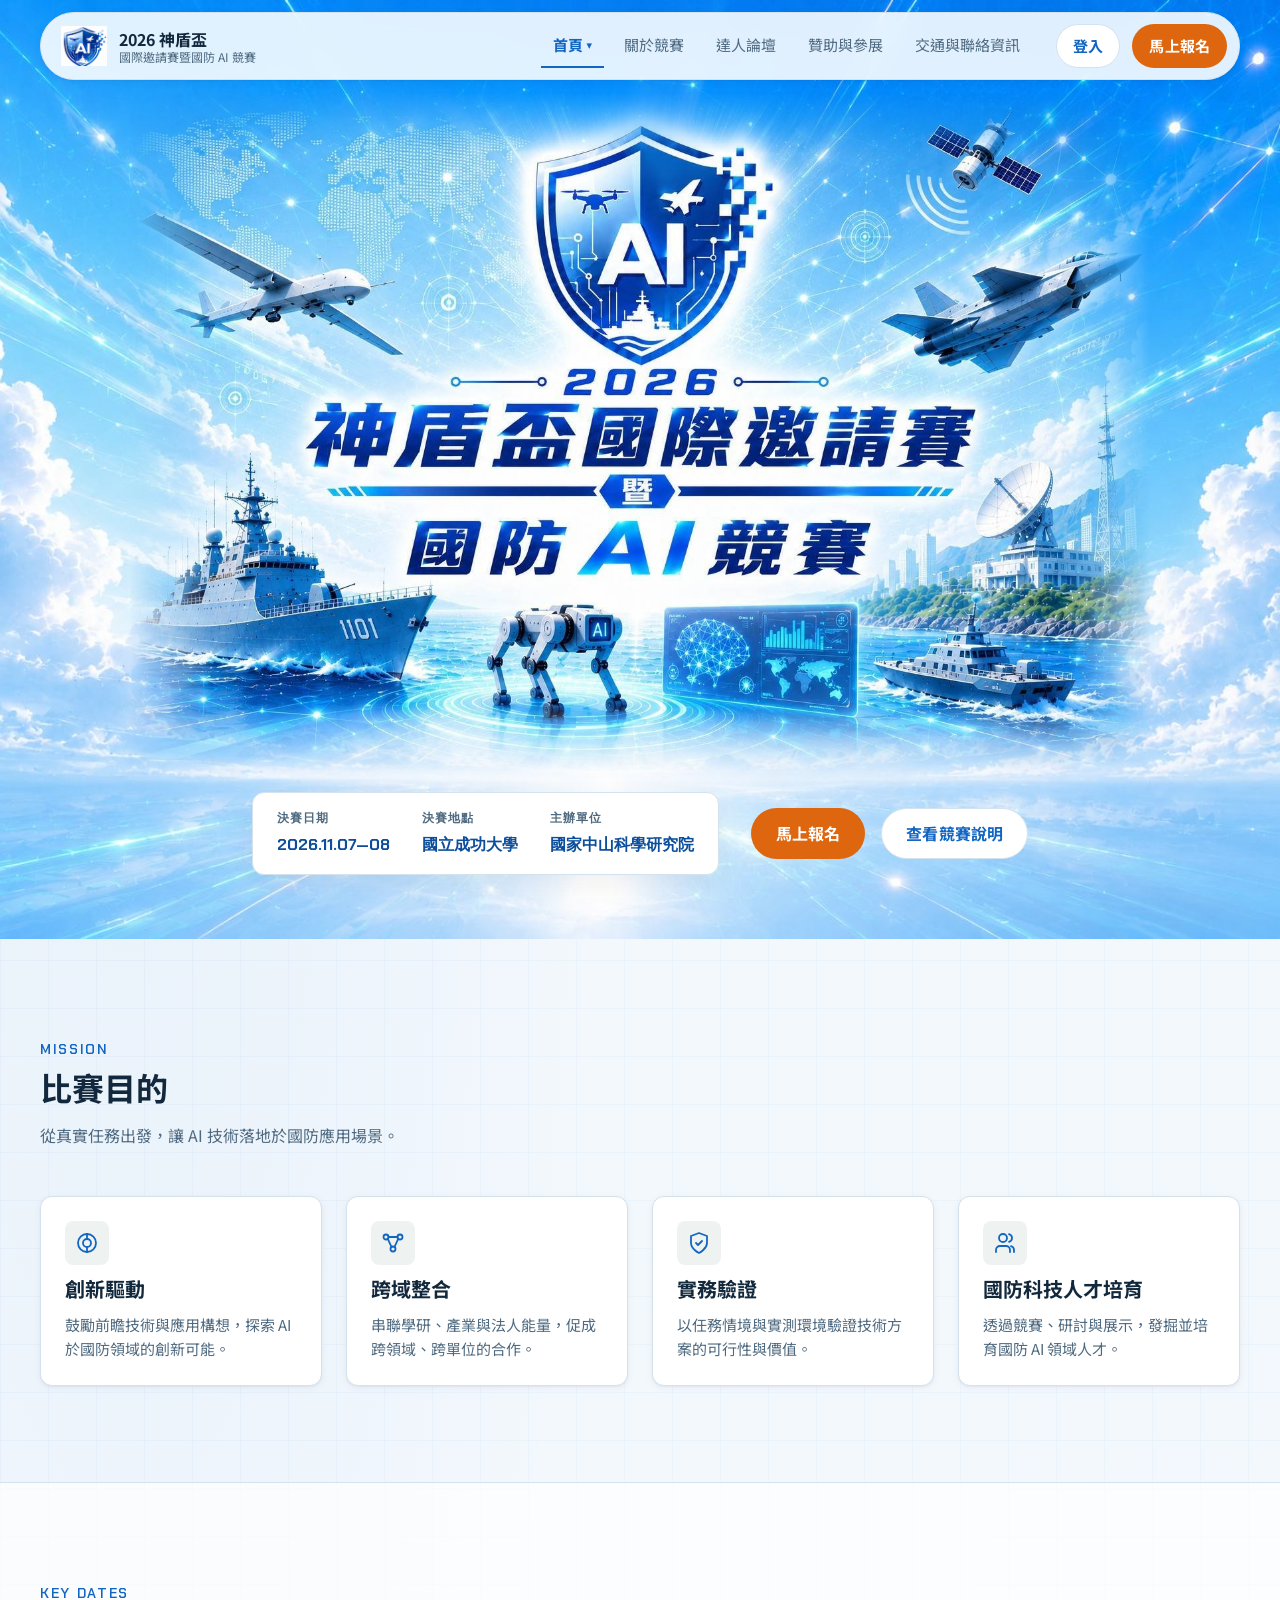
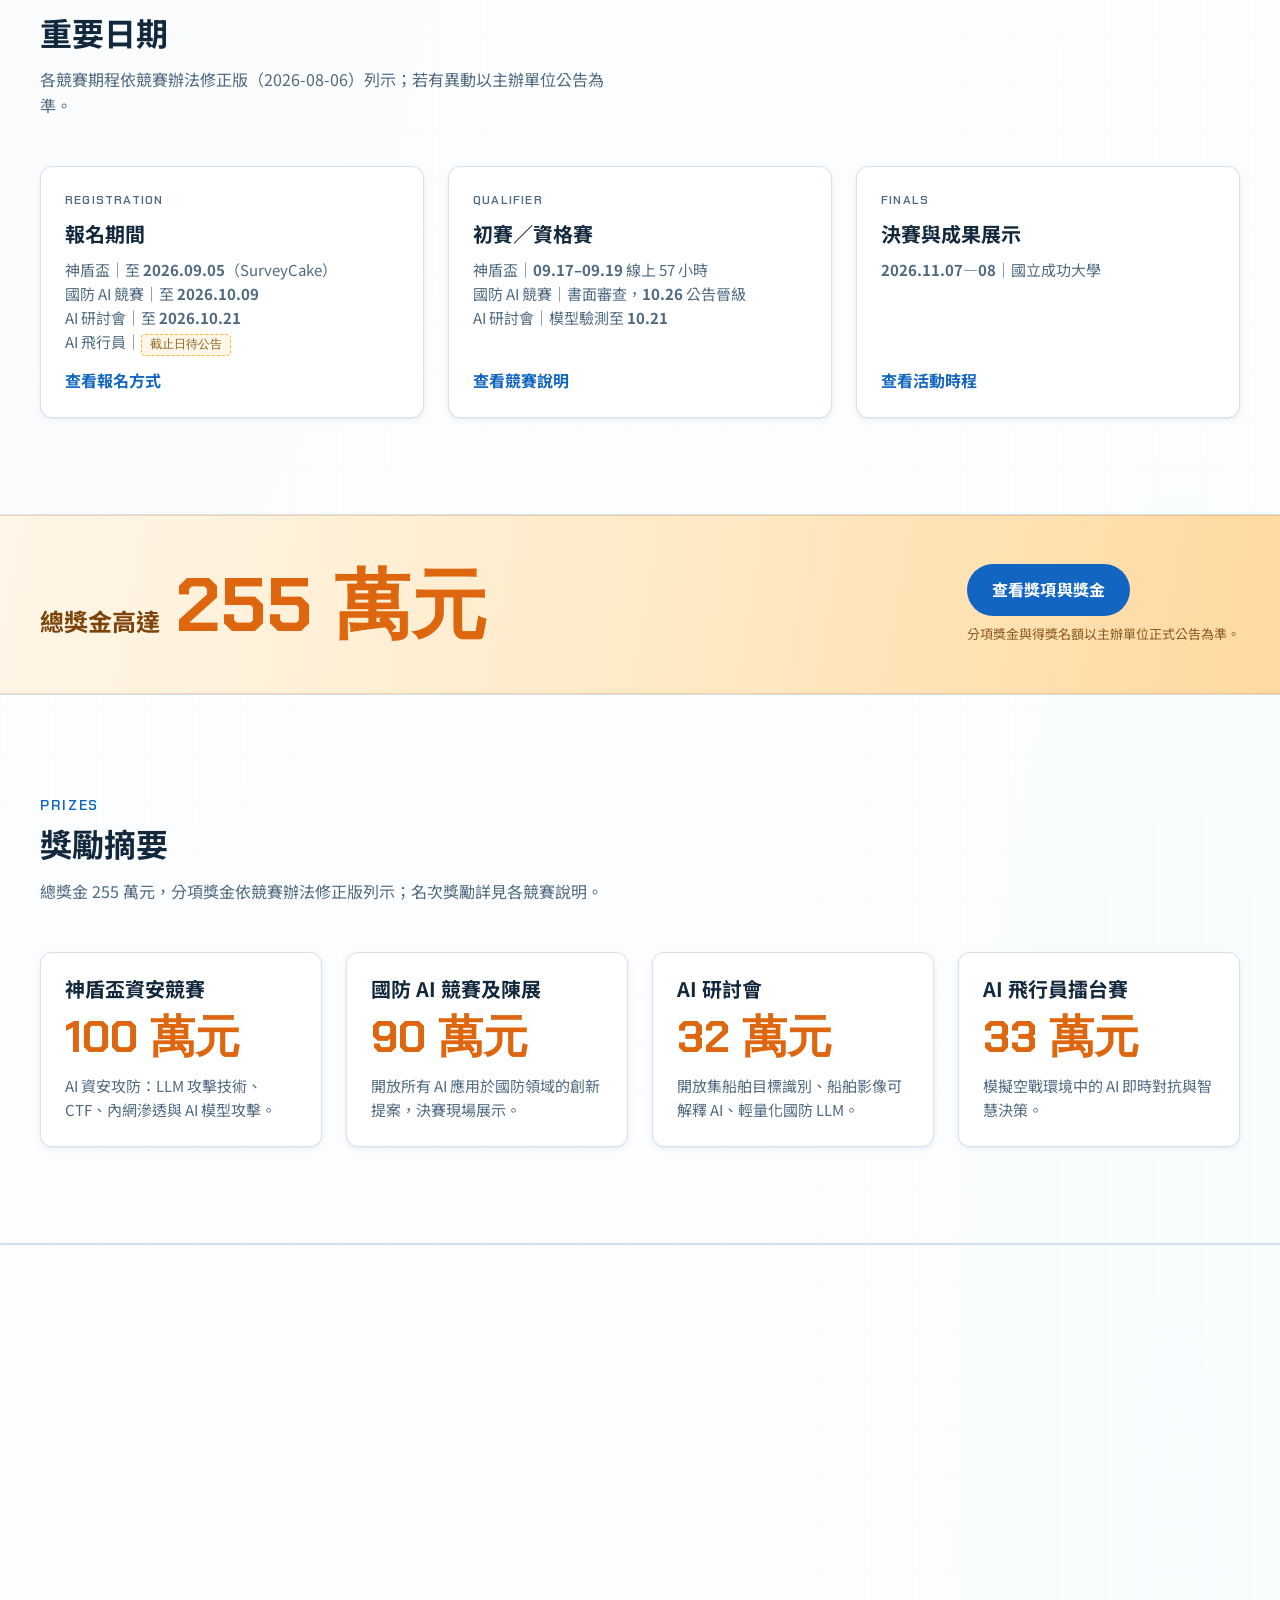
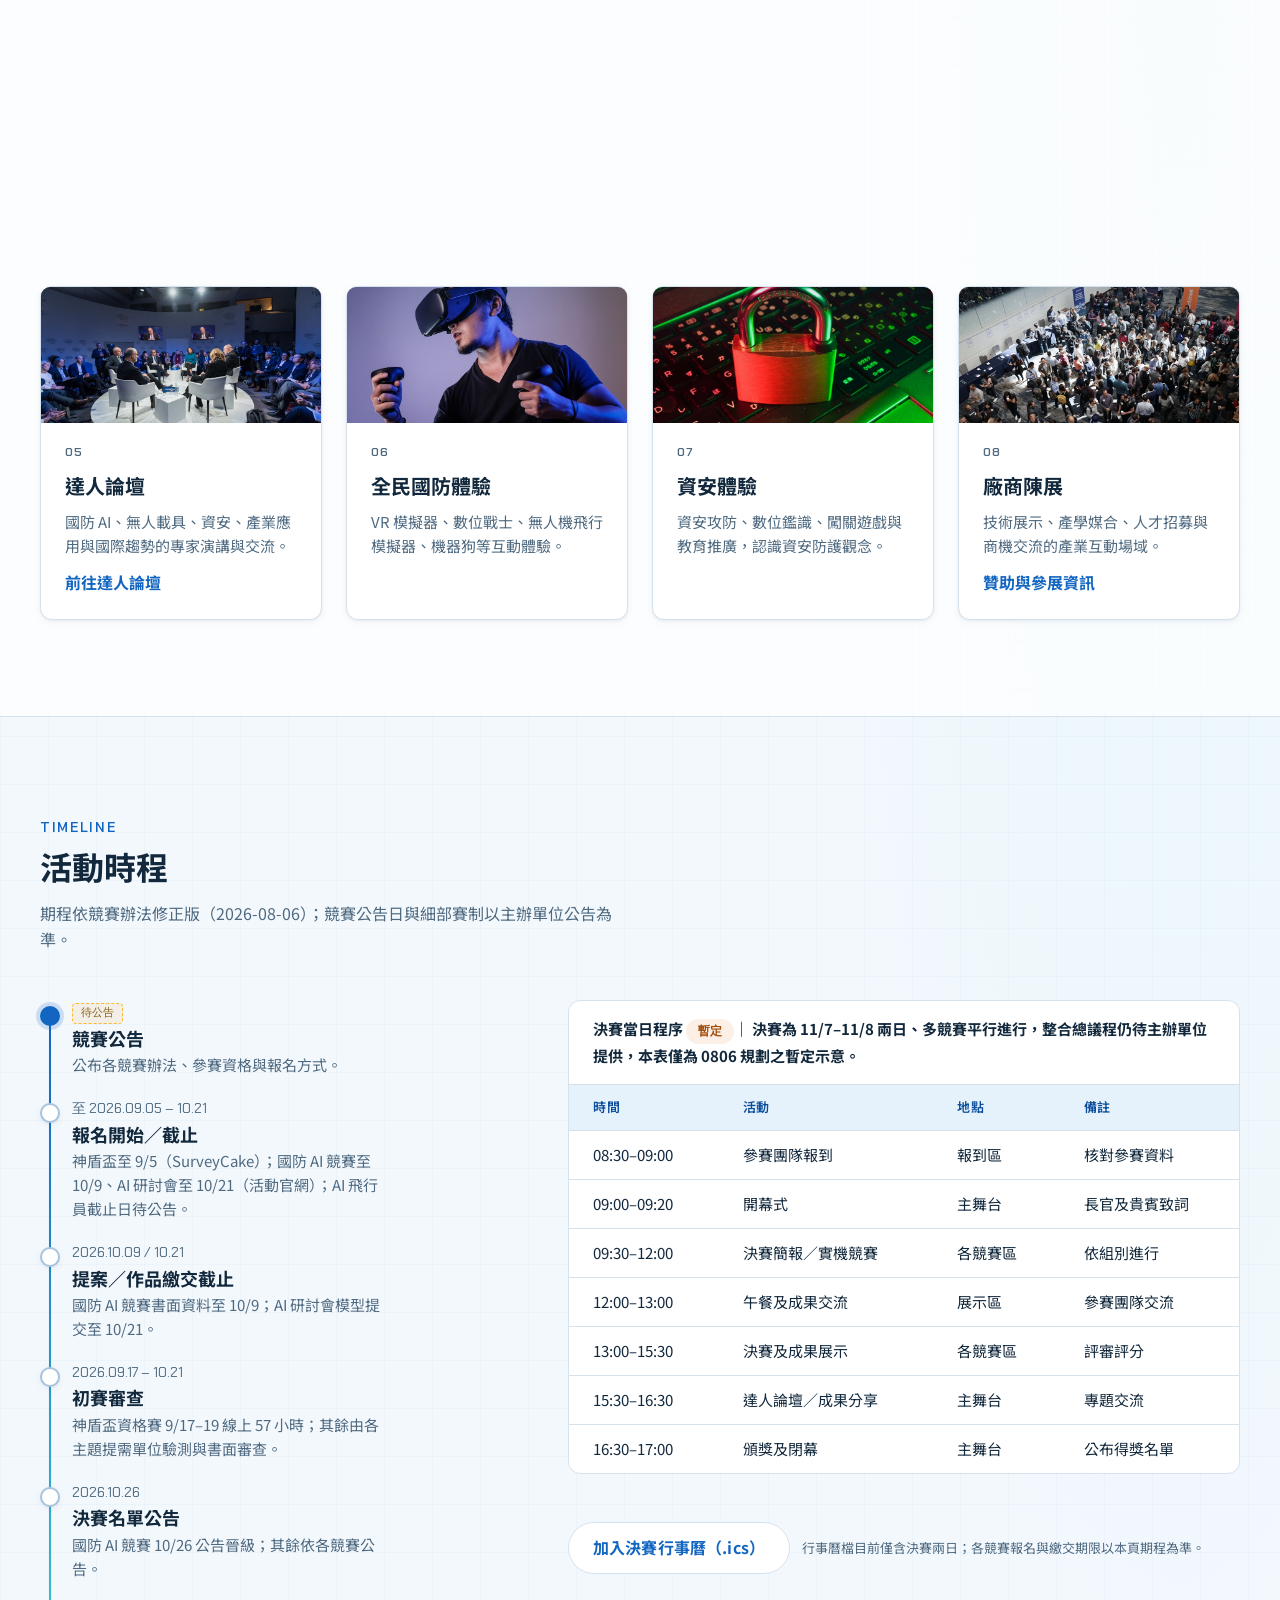
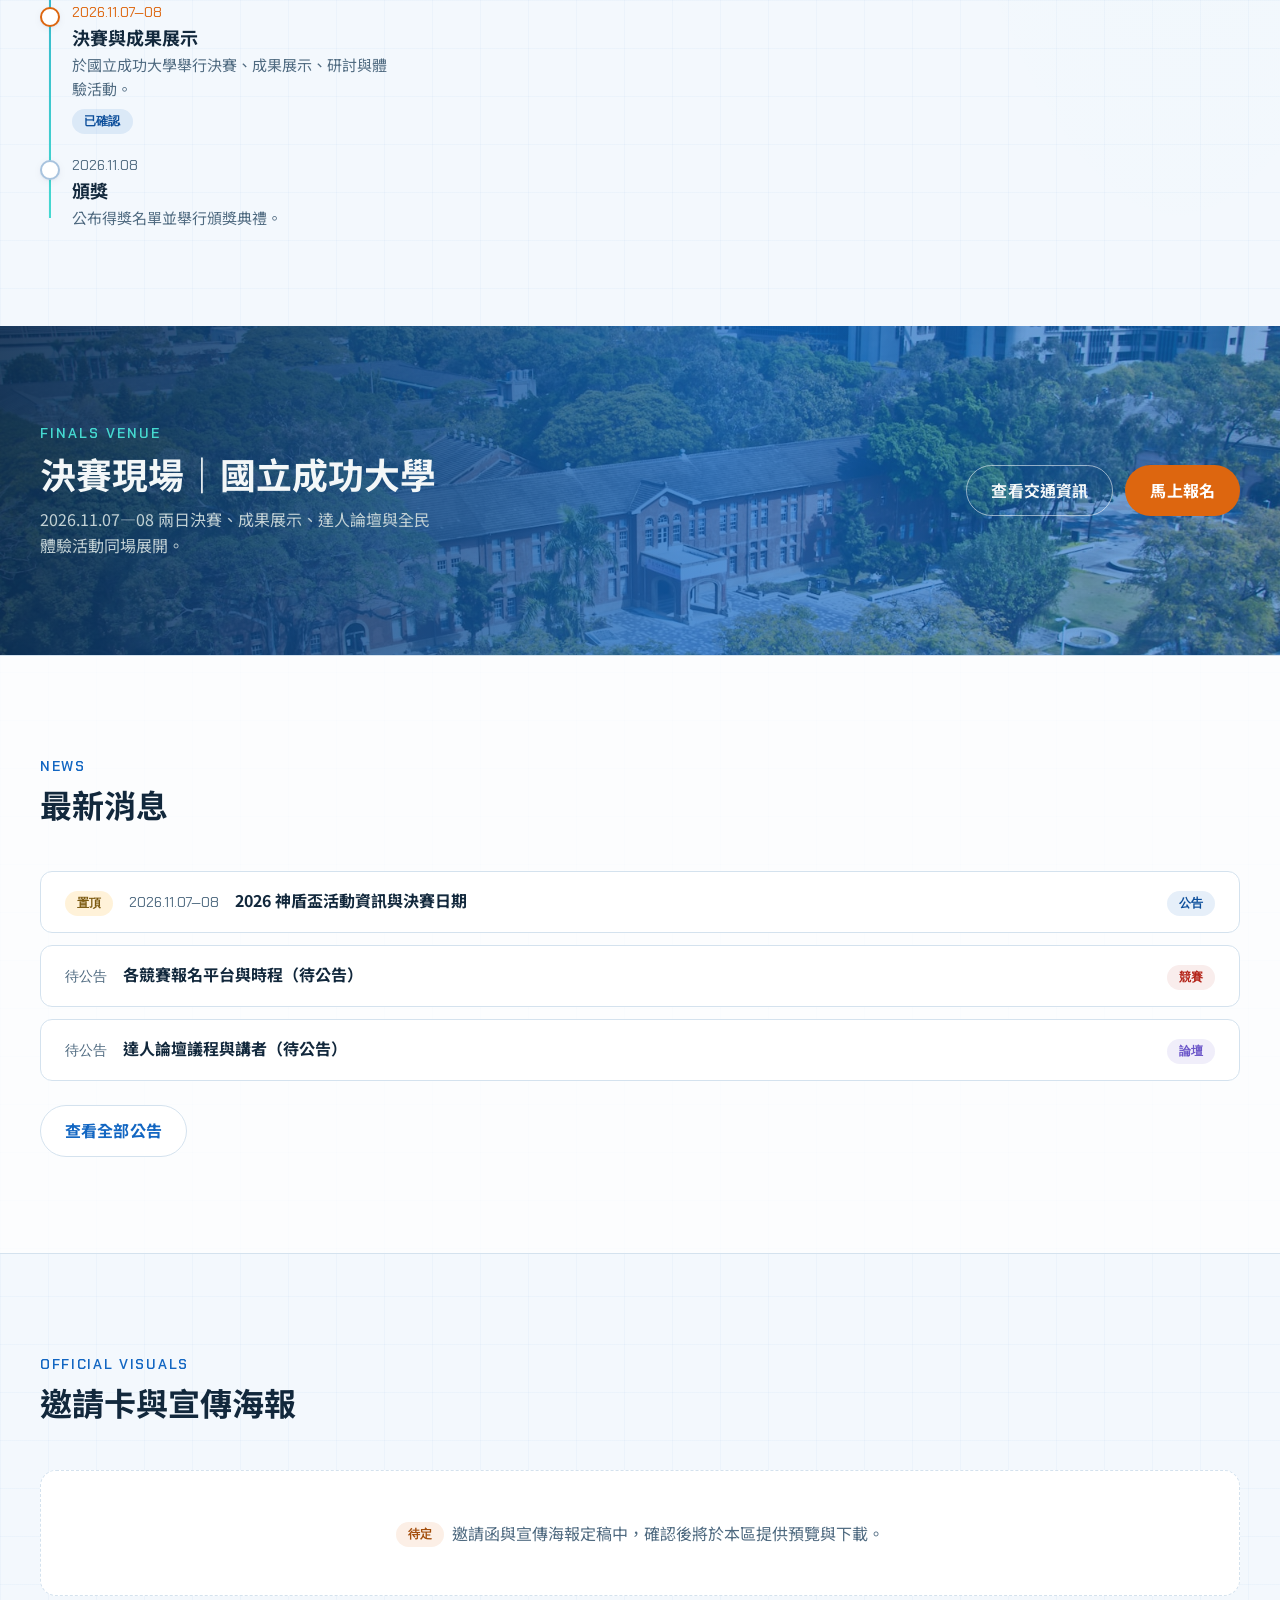
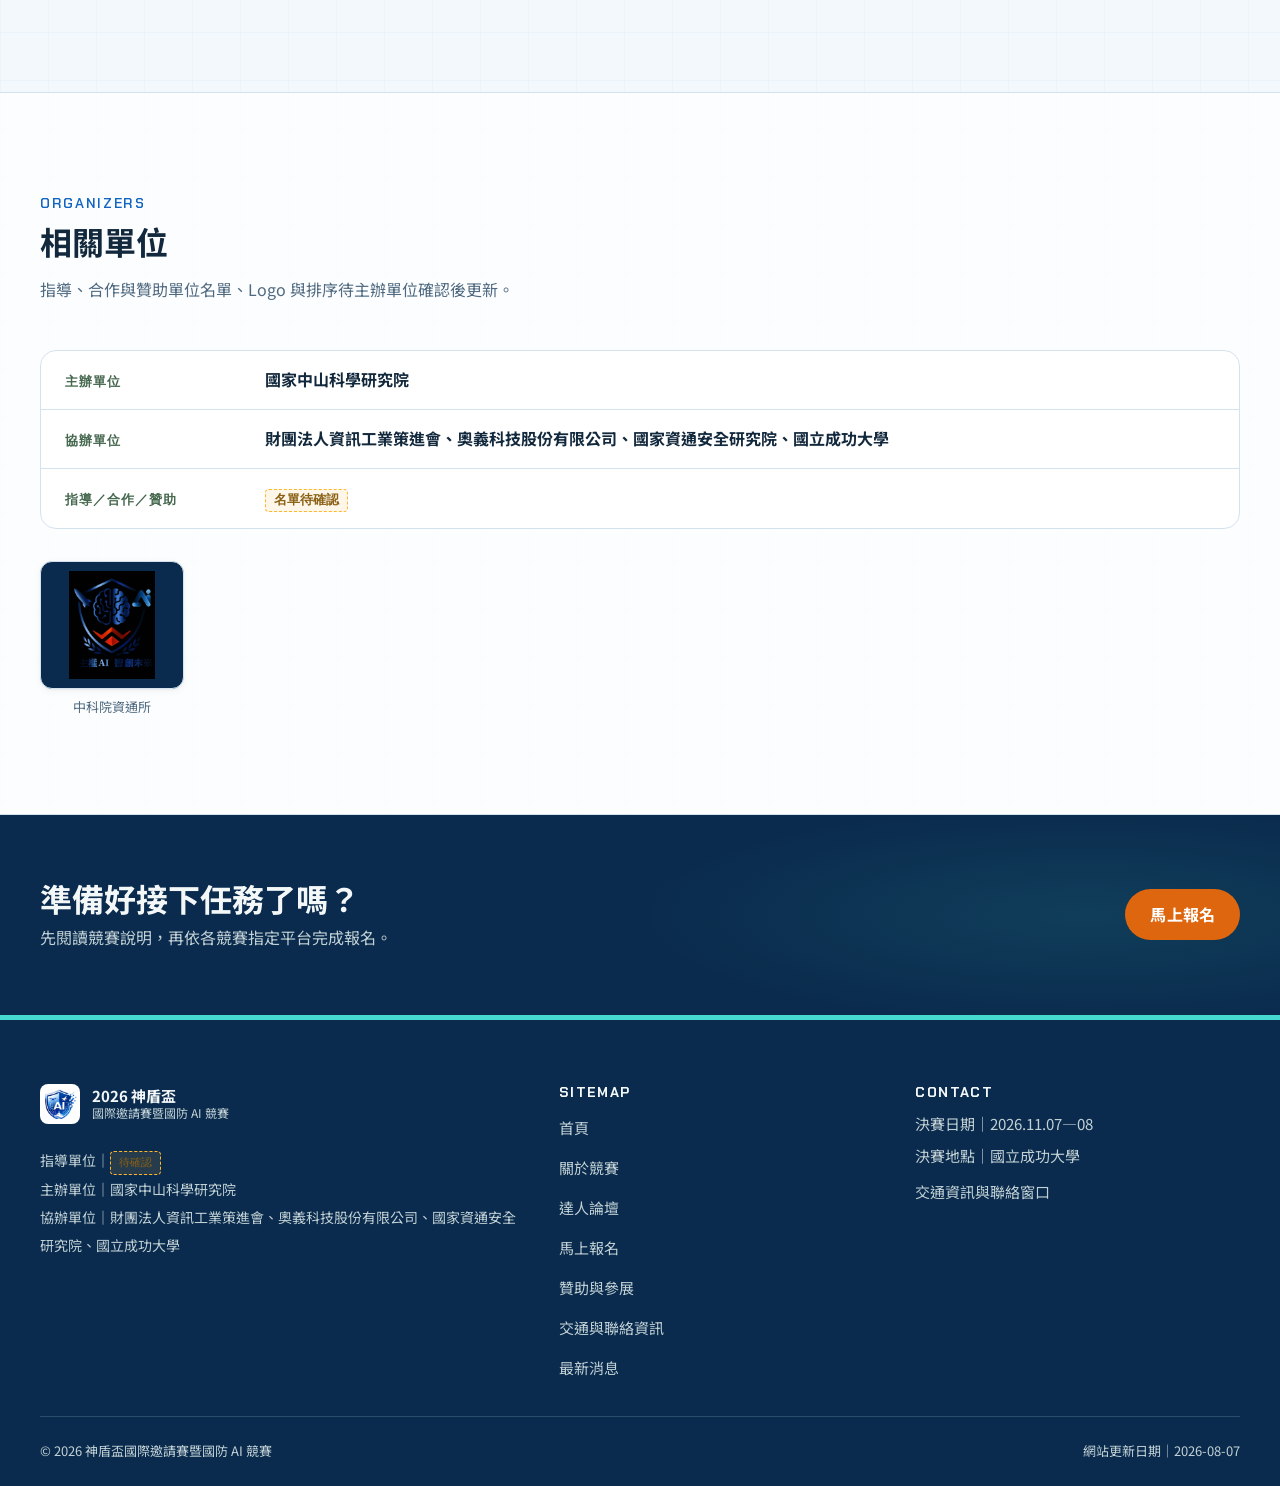
==== html/index.html @ 0121cc3d "Add member auth skin: register-then-login flow gating in-site registration Per organizer confirmatio" ====
<!DOCTYPE html>
<html lang="zh-Hant" class="no-js">
<head>
  <meta charset="UTF-8">
  <meta name="viewport" content="width=device-width, initial-scale=1">
  <meta name="description" content="2026 神盾盃國際邀請賽暨國防 AI 競賽官方活動網站：神盾盃資安競賽、國防 AI 競賽及陳展、AI 研討會與 AI 飛行員擂台賽。">
  <title>首頁｜2026 神盾盃國際邀請賽暨國防 AI 競賽</title>
  <link rel="preconnect" href="https://fonts.googleapis.com">
  <link rel="preconnect" href="https://fonts.gstatic.com" crossorigin>
  <link href="https://fonts.googleapis.com/css2?family=Chakra+Petch:wght@500;600;700&family=Noto+Sans+TC:wght@400;500;700&display=swap" rel="stylesheet">
  <link rel="stylesheet" href="../css/main.css">
</head>
<body>
  <a class="skip-link" href="#main-content">跳至主要內容</a>

  <header class="site-header">
    <div class="container site-header__inner">
      <a class="brand" href="index.html">
        <img class="brand__mark brand__mark--logo" src="../img/brand/shield.png" alt="" width="400" height="351">
        <span class="brand__text">
          <span>2026 神盾盃</span>
          <small>國際邀請賽暨國防 AI 競賽</small>
        </span>
      </a>

      <button class="nav-toggle" type="button" aria-expanded="false" aria-controls="site-nav">
        <svg class="icon-menu" viewBox="0 0 24 24" fill="none" stroke="currentColor" stroke-width="2" stroke-linecap="round" aria-hidden="true">
          <line x1="4" y1="7" x2="20" y2="7"/><line x1="4" y1="12" x2="20" y2="12"/><line x1="4" y1="17" x2="20" y2="17"/>
        </svg>
        <svg class="icon-close" viewBox="0 0 24 24" fill="none" stroke="currentColor" stroke-width="2" stroke-linecap="round" aria-hidden="true">
          <line x1="6" y1="6" x2="18" y2="18"/><line x1="18" y1="6" x2="6" y2="18"/>
        </svg>
        <span class="sr-only">開啟主選單</span>
      </button>

      <nav class="site-nav" id="site-nav" aria-label="主選單">
        <ul class="site-nav__list">
          <li class="site-nav__item--has-sub">
            <a class="site-nav__link" href="index.html" aria-current="page">首頁<span class="site-nav__caret" aria-hidden="true">▾</span></a>
            <ul class="site-nav__sub">
              <li><a href="index.html#intro">活動介紹</a></li>
              <li><a href="index.html#schedule">活動時程</a></li>
            </ul>
          </li>
          <li><a class="site-nav__link" href="competition.html">關於競賽</a></li>
          <li><a class="site-nav__link" href="forum.html">達人論壇</a></li>
          <li><a class="site-nav__link" href="sponsors.html">贊助與參展</a></li>
          <li><a class="site-nav__link" href="transport-contact.html">交通與聯絡資訊</a></li>
        </ul>
        <a class="btn btn--secondary btn--sm" href="account.html" data-auth-entry>登入</a>
        <a class="btn btn--primary btn--sm" href="register.html">馬上報名</a>
      </nav>
    </div>
  </header>

  <main id="main-content">

    <!-- 主視覺 Hero:官方雲海底圖 + HTML 標題 + 盾徽,KV 艦隊場景帶收底 -->
    <section class="hero hero--kv" aria-labelledby="hero-title">
      <h1 class="sr-only" id="hero-title">2026 神盾盃國際邀請賽暨國防 AI 競賽</h1>
      <div class="hero__kv-stage">
        <img class="hero__kv-art" src="../img/brand/kv.jpg" alt="2026 神盾盃國際邀請賽暨國防 AI 競賽主視覺" width="1536" height="1024" fetchpriority="high">
      </div>
      <div class="container hero__kv-bar">
        <dl class="hero__dates">
          <div class="hero__date-item">
            <dt class="hero__date-label">決賽日期</dt>
            <dd class="hero__date-value" data-config="event.finalDateText">2026.11.07—08</dd>
          </div>
          <div class="hero__date-item">
            <dt class="hero__date-label">決賽地點</dt>
            <dd class="hero__date-value" data-config="event.finalVenue">國立成功大學</dd>
          </div>
          <div class="hero__date-item">
            <dt class="hero__date-label">主辦單位</dt>
            <dd class="hero__date-value">國家中山科學研究院</dd>
          </div>
        </dl>
        <div class="hero__actions">
          <a class="btn btn--primary" href="register.html">馬上報名</a>
          <a class="btn btn--secondary" href="competition.html">查看競賽說明</a>
        </div>
      </div>
    </section>

    <!-- 比賽目的 -->
    <section class="section" aria-labelledby="purpose-title">
      <div class="container">
        <header class="section-header reveal">
          <p class="section-eyebrow">MISSION</p>
          <h2 class="section-title" id="purpose-title">比賽目的</h2>
          <p class="section-lede">從真實任務出發，讓 AI 技術落地於國防應用場景。</p>
        </header>

        <div class="card-grid card-grid--4">
          <article class="card card--accent-blue reveal">
            <div class="card__icon" aria-hidden="true">
              <svg viewBox="0 0 24 24" fill="none" stroke="currentColor" stroke-width="1.8" stroke-linecap="round" stroke-linejoin="round">
                <circle cx="12" cy="12" r="9"/><circle cx="12" cy="12" r="4"/><line x1="12" y1="3" x2="12" y2="7"/><line x1="12" y1="17" x2="12" y2="21"/>
              </svg>
            </div>
            <h3 class="card__title">創新驅動</h3>
            <p class="card__body">鼓勵前瞻技術與應用構想，探索 AI 於國防領域的創新可能。</p>
          </article>

          <article class="card card--accent-cyan reveal">
            <div class="card__icon" aria-hidden="true">
              <svg viewBox="0 0 24 24" fill="none" stroke="currentColor" stroke-width="1.8" stroke-linecap="round" stroke-linejoin="round">
                <circle cx="5" cy="6" r="2.5"/><circle cx="19" cy="6" r="2.5"/><circle cx="12" cy="18" r="2.5"/><line x1="6.8" y1="7.8" x2="10.5" y2="16"/><line x1="17.2" y1="7.8" x2="13.5" y2="16"/><line x1="7.5" y1="6" x2="16.5" y2="6"/>
              </svg>
            </div>
            <h3 class="card__title">跨域整合</h3>
            <p class="card__body">串聯學研、產業與法人能量，促成跨領域、跨單位的合作。</p>
          </article>

          <article class="card card--accent-green reveal">
            <div class="card__icon" aria-hidden="true">
              <svg viewBox="0 0 24 24" fill="none" stroke="currentColor" stroke-width="1.8" stroke-linecap="round" stroke-linejoin="round">
                <path d="M12 22s8-4 8-10V5l-8-3-8 3v7c0 6 8 10 8 10z"/><polyline points="9 12 11 14 15 10"/>
              </svg>
            </div>
            <h3 class="card__title">實務驗證</h3>
            <p class="card__body">以任務情境與實測環境驗證技術方案的可行性與價值。</p>
          </article>

          <article class="card card--accent-warm reveal">
            <div class="card__icon" aria-hidden="true">
              <svg viewBox="0 0 24 24" fill="none" stroke="currentColor" stroke-width="1.8" stroke-linecap="round" stroke-linejoin="round">
                <path d="M17 21v-2a4 4 0 0 0-4-4H7a4 4 0 0 0-4 4v2"/><circle cx="10" cy="7" r="4"/><path d="M21 21v-2a4 4 0 0 0-3-3.87"/><path d="M16 3.13a4 4 0 0 1 0 7.75"/>
              </svg>
            </div>
            <h3 class="card__title">國防科技人才培育</h3>
            <p class="card__body">透過競賽、研討與展示，發掘並培育國防 AI 領域人才。</p>
          </article>
        </div>
      </div>
    </section>

    <!-- 重要日期 -->
    <section class="section section--alt" aria-labelledby="dates-title">
      <div class="container">
        <header class="section-header reveal">
          <p class="section-eyebrow">KEY DATES</p>
          <h2 class="section-title" id="dates-title">重要日期</h2>
          <p class="section-lede">各競賽期程依競賽辦法修正版（2026-08-06）列示；若有異動以主辦單位公告為準。</p>
        </header>

        <div class="card-grid card-grid--3">
          <article class="card reveal">
            <p class="card__eyebrow">REGISTRATION</p>
            <h3 class="card__title">報名期間</h3>
            <p class="card__body">
              神盾盃｜至 <strong>2026.09.05</strong>（SurveyCake）<br>
              國防 AI 競賽｜至 <strong>2026.10.09</strong><br>
              AI 研討會｜至 <strong>2026.10.21</strong><br>
              AI 飛行員｜<span class="tbd">截止日待公告</span>
            </p>
            <a class="card__link" href="register.html">查看報名方式</a>
          </article>
          <article class="card reveal">
            <p class="card__eyebrow">QUALIFIER</p>
            <h3 class="card__title">初賽／資格賽</h3>
            <p class="card__body">
              神盾盃｜<strong>09.17–09.19</strong> 線上 57 小時<br>
              國防 AI 競賽｜書面審查，<strong>10.26</strong> 公告晉級<br>
              AI 研討會｜模型驗測至 <strong>10.21</strong>
            </p>
            <a class="card__link" href="competition.html">查看競賽說明</a>
          </article>
          <article class="card card--accent-blue reveal">
            <p class="card__eyebrow">FINALS</p>
            <h3 class="card__title">決賽與成果展示</h3>
            <p class="card__body"><strong data-config="event.finalDateText">2026.11.07—08</strong>｜<span data-config="event.finalVenue">國立成功大學</span></p>
            <a class="card__link" href="#schedule">查看活動時程</a>
          </article>
        </div>
      </div>
    </section>

    <!-- 總獎金橫幅(獎金區開場) -->
    <section class="prize-banner" aria-label="總獎金">
      <div class="container prize-banner__inner">
        <p class="prize-banner__text">
          <span class="prize-banner__label">總獎金高達</span>
          <span class="prize-banner__value" data-config="prizes.totalText">255 萬元</span>
        </p>
        <div class="prize-banner__side">
          <a class="btn btn--primary-light" href="competition.html">查看獎項與獎金</a>
          <p class="prize-banner__note" data-config="prizes.conflictNote">分項獎金與得獎名額以主辦單位正式公告為準。</p>
        </div>
      </div>
    </section>

    <!-- 獎勵摘要 -->
    <section class="section section--alt" id="prizes" aria-labelledby="prize-title">
      <div class="container">
        <header class="section-header reveal">
          <p class="section-eyebrow">PRIZES</p>
          <h2 class="section-title" id="prize-title">獎勵摘要</h2>
          <p class="section-lede">總獎金 255 萬元，分項獎金依競賽辦法修正版列示；名次獎勵詳見各競賽說明。</p>
        </header>

        <div class="card-grid card-grid--4">
          <article class="card reveal">
            <h3 class="card__title" data-config="prizes.items.shieldCup.name">神盾盃資安競賽</h3>
            <p class="prize-card__value" data-config="prizes.items.shieldCup.totalText">100 萬元</p>
            <p class="card__body">AI 資安攻防：LLM 攻擊技術、CTF、內網滲透與 AI 模型攻擊。</p>
          </article>
          <article class="card reveal">
            <h3 class="card__title" data-config="prizes.items.defenseAi.name">國防 AI 競賽及陳展</h3>
            <p class="prize-card__value" data-config="prizes.items.defenseAi.totalText">90 萬元</p>
            <p class="card__body">開放所有 AI 應用於國防領域的創新提案，決賽現場展示。</p>
          </article>
          <article class="card reveal">
            <h3 class="card__title" data-config="prizes.items.aiSeminar.name">AI 研討會</h3>
            <p class="prize-card__value" data-config="prizes.items.aiSeminar.totalText">32 萬元</p>
            <p class="card__body">開放集船舶目標識別、船舶影像可解釋 AI、輕量化國防 LLM。</p>
          </article>
          <article class="card reveal">
            <h3 class="card__title" data-config="prizes.items.aiPilot.name">AI 飛行員擂台賽</h3>
            <p class="prize-card__value" data-config="prizes.items.aiPilot.totalText">33 萬元</p>
            <p class="card__body">模擬空戰環境中的 AI 即時對抗與智慧決策。</p>
          </article>
        </div>
      </div>
    </section>

    <!-- 活動介紹（首頁錨點）：八大活動主題 -->
    <section class="section section--alt" id="intro" aria-labelledby="intro-title">
      <div class="container">
        <header class="section-header reveal">
          <p class="section-eyebrow">EVENT THEMES</p>
          <h2 class="section-title" id="intro-title">活動介紹｜八大活動主題</h2>
          <p class="section-lede">競賽、研討、論壇與體驗並行，從專業隊伍到一般民眾都能參與。</p>
        </header>

        <div class="card-grid card-grid--4">
          <article class="card card--accent-blue reveal">
            <div class="card__media" aria-hidden="true"><img src="../img/unsplash/theme-ctf.jpg" alt="" width="900" height="600" loading="lazy"></div>
            <p class="card__eyebrow">01</p>
            <h3 class="card__title">神盾盃國際邀請賽</h3>
            <p class="card__body">國際資安攻防、AI 攻防與指定任務競賽，匯聚國內外強隊同場較勁。</p>
            <a class="card__link" href="competition.html#shield-cup">查看競賽說明</a>
          </article>
          <article class="card card--accent-blue reveal">
            <div class="card__media" aria-hidden="true"><img src="../img/unsplash/theme-drone.jpg" alt="" width="900" height="600" loading="lazy"></div>
            <p class="card__eyebrow">02</p>
            <h3 class="card__title">AI 競賽及陳展</h3>
            <p class="card__body">開放所有人工智慧應用於國防領域的創新提案，決賽現場展示成果。</p>
            <a class="card__link" href="competition.html#defense-ai">查看競賽說明</a>
          </article>
          <article class="card card--accent-cyan reveal">
            <div class="card__media" aria-hidden="true"><img src="../img/unsplash/theme-ship.jpg" alt="" width="900" height="600" loading="lazy"></div>
            <p class="card__eyebrow">03</p>
            <h3 class="card__title">AI 研討會</h3>
            <p class="card__body">聚焦開放集船舶目標識別、船舶影像可解釋 AI 與國防 LLM 三大主題。</p>
            <a class="card__link" href="competition.html#ai-seminar">查看競賽說明</a>
          </article>
          <article class="card card--accent-warm reveal">
            <div class="card__media" aria-hidden="true"><img src="../img/unsplash/theme-jet.jpg" alt="" width="900" height="600" loading="lazy"></div>
            <p class="card__eyebrow">04</p>
            <h3 class="card__title">AI 飛行員擂台賽</h3>
            <p class="card__body">模擬飛行、自主追擊、空戰機動、閃避、即時決策與態勢感知。</p>
            <a class="card__link" href="competition.html#ai-pilot">查看競賽說明</a>
          </article>
          <article class="card card--accent-purple reveal">
            <div class="card__media" aria-hidden="true"><img src="../img/unsplash/theme-forum.jpg" alt="" width="900" height="600" loading="lazy"></div>
            <p class="card__eyebrow">05</p>
            <h3 class="card__title">達人論壇</h3>
            <p class="card__body">國防 AI、無人載具、資安、產業應用與國際趨勢的專家演講與交流。</p>
            <a class="card__link" href="forum.html">前往達人論壇</a>
          </article>
          <article class="card card--accent-green reveal">
            <div class="card__media" aria-hidden="true"><img src="../img/unsplash/theme-vr.jpg" alt="" width="900" height="600" loading="lazy"></div>
            <p class="card__eyebrow">06</p>
            <h3 class="card__title">全民國防體驗</h3>
            <p class="card__body">VR 模擬器、數位戰士、無人機飛行模擬器、機器狗等互動體驗。</p>
          </article>
          <article class="card card--accent-green reveal">
            <div class="card__media" aria-hidden="true"><img src="../img/unsplash/theme-lock.jpg" alt="" width="900" height="600" loading="lazy"></div>
            <p class="card__eyebrow">07</p>
            <h3 class="card__title">資安體驗</h3>
            <p class="card__body">資安攻防、數位鑑識、闖關遊戲與教育推廣，認識資安防護觀念。</p>
          </article>
          <article class="card card--accent-warm reveal">
            <div class="card__media" aria-hidden="true"><img src="../img/unsplash/theme-expo.jpg" alt="" width="900" height="600" loading="lazy"></div>
            <p class="card__eyebrow">08</p>
            <h3 class="card__title">廠商陳展</h3>
            <p class="card__body">技術展示、產學媒合、人才招募與商機交流的產業互動場域。</p>
            <a class="card__link" href="sponsors.html">贊助與參展資訊</a>
          </article>
        </div>
      </div>
    </section>

    <!-- 活動時程（首頁錨點） -->
    <section class="section" id="schedule" aria-labelledby="schedule-title">
      <div class="container">
        <header class="section-header reveal">
          <p class="section-eyebrow">TIMELINE</p>
          <h2 class="section-title" id="schedule-title">活動時程</h2>
          <p class="section-lede">
            期程依競賽辦法修正版（2026-08-06）；競賽公告日與細部賽制以主辦單位公告為準。
          </p>
        </header>

        <div class="schedule-layout">
          <div>
            <ol class="timeline reveal">
          <li class="timeline__item timeline__item--current">
            <span class="timeline__dot" aria-hidden="true"></span>
            <p class="timeline__date"><span class="tbd">待公告</span></p>
            <h3 class="timeline__stage">競賽公告</h3>
            <p class="timeline__desc">公布各競賽辦法、參賽資格與報名方式。</p>
          </li>
          <li class="timeline__item">
            <span class="timeline__dot" aria-hidden="true"></span>
            <p class="timeline__date">至 2026.09.05 – 10.21</p>
            <h3 class="timeline__stage">報名開始／截止</h3>
            <p class="timeline__desc">神盾盃至 9/5（SurveyCake）；國防 AI 競賽至 10/9、AI 研討會至 10/21（活動官網）；AI 飛行員截止日待公告。</p>
          </li>
          <li class="timeline__item">
            <span class="timeline__dot" aria-hidden="true"></span>
            <p class="timeline__date">2026.10.09 / 10.21</p>
            <h3 class="timeline__stage">提案／作品繳交截止</h3>
            <p class="timeline__desc">國防 AI 競賽書面資料至 10/9；AI 研討會模型提交至 10/21。</p>
          </li>
          <li class="timeline__item">
            <span class="timeline__dot" aria-hidden="true"></span>
            <p class="timeline__date">2026.09.17 – 10.21</p>
            <h3 class="timeline__stage">初賽審查</h3>
            <p class="timeline__desc">神盾盃資格賽 9/17–19 線上 57 小時；其餘由各主題提需單位驗測與書面審查。</p>
          </li>
          <li class="timeline__item">
            <span class="timeline__dot" aria-hidden="true"></span>
            <p class="timeline__date">2026.10.26</p>
            <h3 class="timeline__stage">決賽名單公告</h3>
            <p class="timeline__desc">國防 AI 競賽 10/26 公告晉級；其餘依各競賽公告。</p>
          </li>
          <li class="timeline__item timeline__item--deadline">
            <span class="timeline__dot" aria-hidden="true"></span>
            <p class="timeline__date" data-config="event.finalDateText">2026.11.07—08</p>
            <h3 class="timeline__stage">決賽與成果展示</h3>
            <p class="timeline__desc">於國立成功大學舉行決賽、成果展示、研討與體驗活動。</p>
            <span class="timeline__status timeline__status--current">已確認</span>
          </li>
          <li class="timeline__item">
            <span class="timeline__dot" aria-hidden="true"></span>
            <p class="timeline__date">2026.11.08</p>
            <h3 class="timeline__stage">頒獎</h3>
            <p class="timeline__desc">公布得獎名單並舉行頒獎典禮。</p>
          </li>
        </ol>
          </div>
          <div class="schedule-side">
          <div class="table-wrapper reveal" tabindex="0">
          <table class="data-table">
            <caption>
              決賽當日程序 <span class="tag tag--draft">暫定</span>｜
              決賽為 11/7–11/8 兩日、多競賽平行進行，整合總議程仍待主辦單位提供，本表僅為 0806 規劃之暫定示意。
            </caption>
            <thead>
              <tr>
                <th scope="col">時間</th>
                <th scope="col">活動</th>
                <th scope="col">地點</th>
                <th scope="col">備註</th>
              </tr>
            </thead>
            <tbody>
              <tr><td>08:30–09:00</td><td>參賽團隊報到</td><td>報到區</td><td>核對參賽資料</td></tr>
              <tr><td>09:00–09:20</td><td>開幕式</td><td>主舞台</td><td>長官及貴賓致詞</td></tr>
              <tr><td>09:30–12:00</td><td>決賽簡報／實機競賽</td><td>各競賽區</td><td>依組別進行</td></tr>
              <tr><td>12:00–13:00</td><td>午餐及成果交流</td><td>展示區</td><td>參賽團隊交流</td></tr>
              <tr><td>13:00–15:30</td><td>決賽及成果展示</td><td>各競賽區</td><td>評審評分</td></tr>
              <tr><td>15:30–16:30</td><td>達人論壇／成果分享</td><td>主舞台</td><td>專題交流</td></tr>
              <tr><td>16:30–17:00</td><td>頒獎及閉幕</td><td>主舞台</td><td>公布得獎名單</td></tr>
            </tbody>
          </table>
          </div>
            <div class="card__actions reveal" style="margin-block-start: var(--space-6);">
            <a class="btn btn--secondary" href="../Files/2026-shield-cup-finals.ics" download>加入決賽行事曆（.ics）</a>
            <span class="external-hint">行事曆檔目前僅含決賽兩日；各競賽報名與繳交期限以本頁期程為準。</span>
            </div>
          </div>
        </div>
      </div>
    </section>

    <!-- 決賽現場照片帶 -->
    <section class="photo-band" aria-labelledby="venue-band-title">
      <div class="photo-band__photo" aria-hidden="true">
        <img src="../img/unsplash/ncku.jpg" alt="" width="1600" height="900" loading="lazy">
      </div>
      <div class="container photo-band__inner">
        <div>
          <p class="photo-band__eyebrow">FINALS VENUE</p>
          <h2 class="photo-band__title" id="venue-band-title">決賽現場｜國立成功大學</h2>
          <p class="photo-band__desc">2026.11.07—08 兩日決賽、成果展示、達人論壇與全民體驗活動同場展開。</p>
        </div>
        <div class="photo-band__actions">
          <a class="btn btn--secondary-light" href="transport-contact.html">查看交通資訊</a>
          <a class="btn btn--primary" href="register.html">馬上報名</a>
        </div>
      </div>
    </section>

    <!-- 最新消息 -->
    <section class="section section--alt" aria-labelledby="news-title">
      <div class="container">
        <header class="section-header reveal">
          <p class="section-eyebrow">NEWS</p>
          <h2 class="section-title" id="news-title">最新消息</h2>
        </header>

        <ul class="news-list reveal">
          <li class="news-item news-item--pinned">
            <a class="news-item__link" href="news.html" aria-label="查看公告：2026 神盾盃活動資訊與決賽日期">
              <span class="tag tag--pinned">置頂</span>
              <time class="news-item__date" datetime="2026-11-07">2026.11.07—08</time>
              <span class="news-item__title">2026 神盾盃活動資訊與決賽日期</span>
              <span class="tag tag--info">公告</span>
            </a>
          </li>
          <li class="news-item">
            <a class="news-item__link" href="news.html" aria-label="查看公告：各競賽報名平台與時程待公告">
              <time class="news-item__date" datetime="">待公告</time>
              <span class="news-item__title">各競賽報名平台與時程（待公告）</span>
              <span class="tag tag--urgent">競賽</span>
            </a>
          </li>
          <li class="news-item">
            <a class="news-item__link" href="news.html" aria-label="查看公告：達人論壇議程與講者待公告">
              <time class="news-item__date" datetime="">待公告</time>
              <span class="news-item__title">達人論壇議程與講者（待公告）</span>
              <span class="tag tag--forum">論壇</span>
            </a>
          </li>
        </ul>

        <div class="card__actions reveal" style="margin-block-start: var(--space-6);">
          <a class="btn btn--secondary" href="news.html">查看全部公告</a>
        </div>
      </div>
    </section>

    <!-- 邀請卡與宣傳海報 -->
    <section class="section" aria-labelledby="official-assets-title">
      <div class="container">
        <header class="section-header reveal">
          <p class="section-eyebrow">OFFICIAL VISUALS</p>
          <h2 class="section-title" id="official-assets-title">邀請卡與宣傳海報</h2>
        </header>

        <div class="official-assets official-assets--pending reveal">
          <p class="official-assets__pending">
            <span class="tag tag--draft">待定</span>
            邀請函與宣傳海報定稿中，確認後將於本區提供預覽與下載。
          </p>
        </div>
      </div>
    </section>

    <!-- 合作單位 -->
    <section class="section section--alt" aria-labelledby="org-title">
      <div class="container">
        <header class="section-header reveal">
          <p class="section-eyebrow">ORGANIZERS</p>
          <h2 class="section-title" id="org-title">相關單位</h2>
          <p class="section-lede">指導、合作與贊助單位名單、Logo 與排序待主辦單位確認後更新。</p>
        </header>

        <ul class="unit-list reveal">
          <li class="unit-item">
            <span class="unit-item__role">主辦單位</span>
            <span class="unit-item__name" data-config="organizers.host">國家中山科學研究院</span>
          </li>
          <li class="unit-item">
            <span class="unit-item__role">協辦單位</span>
            <span class="unit-item__name" data-config="organizers.coOrganizersText">財團法人資訊工業策進會、奧義科技股份有限公司、國家資通安全研究院、國立成功大學</span>
          </li>
          <li class="unit-item">
            <span class="unit-item__role">指導／合作／贊助</span>
            <span class="unit-item__name"><span class="tbd">名單待確認</span></span>
          </li>
        </ul>

        <div class="logo-strip reveal" aria-label="單位 Logo">
          <div class="logo-chip">
            <span class="logo-chip__box"><img src="../img/brand/ncsist-ict.jpg" alt="中科院資訊通信研究所 Logo" width="984" height="1280" loading="lazy"></span>
            <span class="logo-chip__label">中科院資通所</span>
          </div>
        </div>
      </div>
    </section>

    <!-- CTA -->
    <section class="cta-band" aria-labelledby="cta-title">
      <div class="container cta-band__inner">
        <div>
          <h2 class="cta-band__title" id="cta-title">準備好接下任務了嗎？</h2>
          <p class="cta-band__desc">先閱讀競賽說明，再依各競賽指定平台完成報名。</p>
        </div>
        <a class="btn btn--primary" href="register.html">馬上報名</a>
      </div>
    </section>
  </main>

  <footer class="site-footer">
    <div class="container site-footer__inner">
      <div class="site-footer__brand">
        <a class="brand" href="index.html">
          <img class="brand__mark brand__mark--logo" src="../img/brand/shield.png" alt="" width="400" height="351">
          <span class="brand__text">
            <span>2026 神盾盃</span>
            <small>國際邀請賽暨國防 AI 競賽</small>
          </span>
        </a>
        <p class="site-footer__units">
          指導單位｜<span class="tbd">待確認</span><br>
          主辦單位｜<span data-config="organizers.host">國家中山科學研究院</span><br>
          協辦單位｜<span data-config="organizers.coOrganizersText">財團法人資訊工業策進會、奧義科技股份有限公司、國家資通安全研究院、國立成功大學</span>
        </p>
      </div>

      <nav aria-label="頁尾選單">
        <h2>SITEMAP</h2>
        <ul>
          <li><a href="index.html">首頁</a></li>
          <li><a href="competition.html">關於競賽</a></li>
          <li><a href="forum.html">達人論壇</a></li>
          <li><a href="register.html">馬上報名</a></li>
          <li><a href="sponsors.html">贊助與參展</a></li>
          <li><a href="transport-contact.html">交通與聯絡資訊</a></li>
          <li><a href="news.html">最新消息</a></li>
        </ul>
      </nav>

      <div>
        <h2>CONTACT</h2>
        <ul>
          <li>決賽日期｜<span data-config="event.finalDateText">2026.11.07—08</span></li>
          <li>決賽地點｜<span data-config="event.finalVenue">國立成功大學</span></li>
          <li><a href="transport-contact.html">交通資訊與聯絡窗口</a></li>
        </ul>
      </div>
    </div>

    <div class="container site-footer__bottom">
      <p>© 2026 神盾盃國際邀請賽暨國防 AI 競賽</p>
      <p>網站更新日期｜<span data-config="event.siteUpdatedAt">2026-08-06</span></p>
    </div>
  </footer>

  <p id="demo-status" class="demo-status" role="status" aria-live="polite"></p>

  <script src="../js/site-config.js"></script>
  <script src="../js/main.js"></script>
  <script src="../js/auth.js"></script>
</body>
</html>
---- css/main.css ----
/* ==========================================================================
   AI 競賽活動網站 — 主樣式表
   依據：2026 神盾盃邀請卡／宣傳海報與網站需求簡報
   ========================================================================== */

/* --------------------------------------------------------------------------
   1. Design Tokens
   -------------------------------------------------------------------------- */
:root {
  /* 色彩（0806 網站規劃：明亮科技藍＋白為主，深藍僅局部使用如頁尾） */
  --color-ink-950: #0A2B4D;
  --color-ink-900: #103760;
  --color-ink-800: #1C4E86;
  --color-surface: #F3F8FD;
  --color-sky: #E5F1FB;
  --color-white: #FFFFFF;
  --color-text: #12283C;
  --color-text-muted: #4F6A80;
  --color-line: #D4E2EE;
  --color-cyan: #45D9D0;
  --color-blue: #1266C2;
  --color-blue-deep: #0C4E9B;
  --color-defense: #46684F;
  --color-warm: #DD660F;
  --color-purple: #6C57C9;
  --color-amber: #FFB82E;
  --color-success: #0B7968;
  --color-danger: #B42318;

  /* 深色背景上的文字 */
  --color-text-on-dark: #F3F7F8;
  --color-text-muted-on-dark: #C2D1D5;
  --color-line-on-dark: rgba(167, 219, 224, 0.2);

  /* 字體：Noto Sans TC 內文＋Chakra Petch 儀表數字／標籤（航電讀數感） */
  --font-sans: "Noto Sans TC", system-ui, -apple-system, BlinkMacSystemFont,
    "PingFang TC", "Microsoft JhengHei", sans-serif;
  --font-display: "Chakra Petch", "SF Pro Display", system-ui, sans-serif;
  --font-mono: var(--font-display);

  /* 層次陰影（Stripe 式柔和多層） */
  --shadow-sm: 0 1px 2px rgba(13, 40, 70, 0.05), 0 2px 8px rgba(13, 40, 70, 0.05);
  --shadow-md: 0 2px 4px rgba(13, 40, 70, 0.05), 0 12px 24px -8px rgba(13, 40, 70, 0.14);
  --shadow-focus: 0 0 0 4px rgba(18, 102, 194, 0.16);

  /* 間距（4px 基準） */
  --space-1: 0.25rem;
  --space-2: 0.5rem;
  --space-3: 0.75rem;
  --space-4: 1rem;
  --space-5: 1.25rem;
  --space-6: 1.5rem;
  --space-8: 2rem;
  --space-12: 3rem;
  --space-16: 4rem;
  --space-24: 6rem;

  /* 懸浮膠囊導覽總高(68px 膠囊 + 上下 12px 留白):hero 上移與吸頂偏移共用 */
  --nav-clearance: 5.75rem;

  /* 圓角 */
  --radius-container: 16px;
  --radius-card: 12px;
  --radius-control: 8px;
  --radius-pill: 999px;

  /* 動態 */
  --transition-fast: 180ms ease-out;
  --transition-enter: 320ms ease-out;

  color-scheme: light;
}

/* --------------------------------------------------------------------------
   2. Reset 與基礎
   -------------------------------------------------------------------------- */
*,
*::before,
*::after {
  box-sizing: border-box;
  margin: 0;
}

html {
  font-size: 100%;
  scroll-behavior: smooth;
}

body {
  font-family: var(--font-sans);
  font-size: 1rem;
  line-height: 1.6;
  color: var(--color-text);
  background-color: var(--color-surface);
  /* 藍圖細網格+兩處柔光:延續 page-hero 網格紋理的儀表板語言,強度壓在卡片之下 */
  background-image:
    radial-gradient(ellipse 55% 40% at 10% 5%, rgba(18, 102, 194, 0.05), transparent 70%),
    radial-gradient(ellipse 45% 35% at 92% 40%, rgba(69, 217, 208, 0.055), transparent 70%),
    linear-gradient(rgba(18, 102, 194, 0.032) 1px, transparent 1px),
    linear-gradient(90deg, rgba(18, 102, 194, 0.032) 1px, transparent 1px);
  background-size: auto, auto, 48px 48px, 48px 48px;
  -webkit-font-smoothing: antialiased;
}

img,
svg,
video {
  max-width: 100%;
  height: auto;
  display: block;
}

h1, h2, h3, h4 {
  line-height: 1.2;
  font-weight: 700;
  overflow-wrap: break-word;
}

p {
  overflow-wrap: break-word;
}

a {
  color: var(--color-blue);
}

a:hover {
  text-decoration-thickness: 2px;
}

:focus-visible {
  outline: 3px solid var(--color-blue);
  outline-offset: 2px;
}

.on-dark :focus-visible,
.site-footer :focus-visible {
  outline-color: var(--color-cyan);
}

/* Sticky header 下的錨點捲動位移 */
[id] {
  scroll-margin-block-start: 5rem;
}

:focus:not(:focus-visible) {
  outline: none;
}

/* --------------------------------------------------------------------------
   3. 公用工具
   -------------------------------------------------------------------------- */
.container {
  width: min(100% - 2rem, 1200px);
  margin-inline: auto;
}

.skip-link {
  position: absolute;
  inset-block-start: -100%;
  inset-inline-start: 0;
  z-index: 100;
  padding: var(--space-3) var(--space-6);
  background: var(--color-cyan);
  color: var(--color-ink-950);
  font-weight: 700;
  text-decoration: none;
  border-end-end-radius: var(--radius-control);
}

.skip-link:focus {
  inset-block-start: 0;
}

.sr-only {
  position: absolute;
  width: 1px;
  height: 1px;
  padding: 0;
  margin: -1px;
  overflow: hidden;
  clip-path: inset(50%);
  white-space: nowrap;
  border: 0;
}

.section {
  padding-block: clamp(var(--space-16), 8vw, var(--space-24));
}

.section--tight {
  padding-block: clamp(var(--space-12), 6vw, var(--space-16));
}

.section--alt {
  background: rgba(255, 255, 255, 0.74);
  border-block: 1px solid var(--color-line);
}

.section--dark {
  background: var(--color-ink-900);
  color: var(--color-text-on-dark);
}

.section-header {
  max-width: 46rem;
  margin-block-end: clamp(var(--space-8), 5vw, var(--space-12));
}

.section-header--with-logo {
  display: flex;
  flex-wrap: wrap;
  align-items: center;
  justify-content: space-between;
  gap: var(--space-6);
}

.track-logo {
  inline-size: clamp(5rem, 8vw, 7rem);
  block-size: auto;
}

.section-header--center {
  margin-inline: auto;
  text-align: center;
}

.section-eyebrow {
  display: inline-block;
  font-family: var(--font-mono);
  font-size: 0.875rem;
  letter-spacing: 0.12em;
  color: var(--color-blue);
  margin-block-end: var(--space-2);
}

.section--dark .section-eyebrow {
  color: var(--color-cyan);
}

.section-title {
  font-size: clamp(1.5rem, 2.5vw, 2.5rem);
}

.section-lede {
  margin-block-start: var(--space-4);
  color: var(--color-text-muted);
  max-width: 65ch;
}

.section--dark .section-lede {
  color: var(--color-text-muted-on-dark);
}

.prose {
  max-width: 70ch;
}

.prose p + p {
  margin-block-start: var(--space-4);
}

.prose ul,
.prose ol {
  padding-inline-start: 1.5em;
  margin-block: var(--space-4);
}

.prose li + li {
  margin-block-start: var(--space-2);
}

/* [待確認] placeholder 標示 */
.tbd {
  display: inline-block;
  font-family: var(--font-mono);
  font-size: 0.8125em;
  padding: 0 var(--space-2);
  border: 1px dashed var(--color-amber);
  border-radius: var(--space-1);
  color: #8A6116;
  background: rgba(244, 183, 64, 0.12);
  white-space: nowrap;
}

.on-dark .tbd,
.section--dark .tbd,
.hero .tbd {
  color: var(--color-amber);
  background: rgba(244, 183, 64, 0.1);
}

/* 示意內容提示 */
.demo-notice {
  display: flex;
  gap: var(--space-3);
  align-items: flex-start;
  padding: var(--space-4) var(--space-6);
  border: 1px solid var(--color-line);
  border-radius: var(--radius-control);
  background: var(--color-white);
  color: var(--color-text-muted);
  font-size: 0.9375rem;
  margin-block-end: var(--space-8);
}

/* --------------------------------------------------------------------------
   4. 導覽列
   -------------------------------------------------------------------------- */
/* 懸浮膠囊導覽列:外層透明只負責吸頂,膠囊本體=淡邊框+淺陰影+玻璃底 */
.site-header {
  position: sticky;
  inset-block-start: 0;
  z-index: 50;
  padding-block: var(--space-3);
  pointer-events: none;
}

.site-header__inner {
  pointer-events: auto;
  display: flex;
  align-items: center;
  justify-content: space-between;
  gap: var(--space-4);
  /* 膠囊高 68px:44px 按鈕上下留 12px,與右內距 12px 同心(圓角差=半徑差) */
  min-height: 4.25rem;
  padding-inline: var(--space-5) var(--space-3);
  background: rgba(255, 255, 255, 0.88);
  backdrop-filter: blur(10px);
  -webkit-backdrop-filter: blur(10px);
  border: 1px solid var(--color-line);
  border-radius: var(--radius-pill);
  box-shadow: var(--shadow-sm);
  transition: background-color var(--transition-fast), box-shadow var(--transition-fast);
}

.site-header.is-scrolled .site-header__inner {
  background: rgba(255, 255, 255, 0.95);
  box-shadow: 0 0.375rem 1.25rem rgba(18, 40, 60, 0.1);
}

.brand {
  display: flex;
  align-items: center;
  gap: var(--space-3);
  color: var(--color-text);
  text-decoration: none;
  font-weight: 700;
  min-height: 44px;
}

/* 頁尾（深藍底）上的品牌字色 */
.site-footer .brand {
  color: var(--color-text-on-dark);
}

.brand__mark {
  inline-size: 2.25rem;
  block-size: 2.25rem;
  flex-shrink: 0;
  display: grid;
  place-items: center;
  border: 1px solid var(--color-blue);
  border-radius: var(--radius-control);
  color: var(--color-blue);
  font-family: var(--font-mono);
  font-size: 0.8125rem;
  clip-path: polygon(0 0, 100% 0, 100% calc(100% - 8px), calc(100% - 8px) 100%, 0 100%);
}

.site-footer .brand__mark {
  border-color: var(--color-cyan);
  color: var(--color-cyan);
}

.brand__mark--logo {
  border: 0;
  clip-path: none;
  background: var(--color-white);
  object-fit: contain;
  padding: 2px;
  inline-size: 2.5rem;
  block-size: 2.5rem;
  border-radius: var(--radius-control);
}

.site-footer .brand__mark--logo {
  border: 1px solid rgba(255, 255, 255, 0.35);
}

/* 導覽列的官方盾徽:去白框、放大,作為站徽主角 */
.site-header .brand__mark--logo {
  background: transparent;
  padding: 0;
  border-radius: 0;
  inline-size: 2.875rem;
  block-size: auto;
}

.brand__text {
  display: flex;
  flex-direction: column;
  line-height: 1.25;
}

.brand__text small {
  font-weight: 400;
  font-size: 0.75rem;
  color: var(--color-text-muted);
}

.site-footer .brand__text small {
  color: var(--color-text-muted-on-dark);
}

.nav-toggle {
  display: none;
  align-items: center;
  justify-content: center;
  min-inline-size: 44px;
  min-block-size: 44px;
  background: transparent;
  border: 1px solid var(--color-line);
  border-radius: var(--radius-control);
  color: var(--color-text);
  cursor: pointer;
}

.nav-toggle svg {
  inline-size: 1.375rem;
  block-size: 1.375rem;
}

.nav-toggle .icon-close { display: none; }
.nav-toggle[aria-expanded="true"] .icon-menu { display: none; }
.nav-toggle[aria-expanded="true"] .icon-close { display: block; }

.site-nav {
  display: flex;
  align-items: center;
  gap: var(--space-6);
}

.site-nav__list {
  display: flex;
  align-items: center;
  gap: var(--space-2);
  list-style: none;
  padding: 0;
}

.site-nav__link {
  display: inline-flex;
  align-items: center;
  min-block-size: 44px;
  padding-inline: var(--space-3);
  color: var(--color-text-muted);
  text-decoration: none;
  font-size: 0.9375rem;
  border-block-end: 2px solid transparent;
  transition: color var(--transition-fast);
}

.site-nav__link:hover,
.site-nav__link:focus-visible {
  color: var(--color-text);
}

.site-nav__link[aria-current="page"] {
  color: var(--color-blue);
  border-block-end-color: var(--color-blue);
  font-weight: 700;
}

/* 首頁子選單：活動介紹／活動時程（0806 規劃 §4.1 首頁錨點） */
.site-nav__item--has-sub {
  position: relative;
}

.site-nav__caret {
  font-size: 0.6875rem;
  margin-inline-start: var(--space-1);
}

.site-nav__sub {
  list-style: none;
  margin: 0;
  padding: 0;
}

.site-nav__sub a {
  display: flex;
  align-items: center;
  min-block-size: 44px;
  padding: var(--space-2) var(--space-4);
  color: var(--color-text-muted);
  text-decoration: none;
  font-size: 0.9375rem;
  border-radius: var(--radius-control);
}

.site-nav__sub a:hover,
.site-nav__sub a:focus-visible {
  background: var(--color-sky);
  color: var(--color-blue);
}

/* --------------------------------------------------------------------------
   5. 按鈕
   -------------------------------------------------------------------------- */
.btn {
  display: inline-flex;
  align-items: center;
  justify-content: center;
  gap: var(--space-2);
  min-block-size: 44px;
  min-inline-size: 44px;
  padding: var(--space-3) var(--space-6);
  border-radius: var(--radius-pill);
  border: 1px solid transparent;
  font-family: inherit;
  font-size: 1rem;
  font-weight: 700;
  text-decoration: none;
  cursor: pointer;
  letter-spacing: 0.01em;
  box-shadow: 0 0 0 rgba(0, 0, 0, 0);
  transition: background-color var(--transition-fast), color var(--transition-fast),
    border-color var(--transition-fast), transform var(--transition-fast), box-shadow var(--transition-fast);
}

/* hover 一律只變色:不位移、不加陰影;鍵盤焦點保留 focus ring */
.btn:focus-visible {
  box-shadow: var(--shadow-focus);
}

.btn:active {
  transform: scale(0.98);
}

::selection {
  background: rgba(18, 102, 194, 0.18);
}

/* 主要 CTA（報名入口）：0806 色彩用途表指定橘色／暖色 */
.btn--primary {
  background: var(--color-warm);
  color: var(--color-white);
}

.btn--primary:hover {
  background: #C2570A;
}

.btn--primary:focus-visible {
  background: #C2570A;
  box-shadow: var(--shadow-focus);
}

/* 科技藍主按鈕：一般主要操作 */
.btn--primary-light {
  background: var(--color-blue);
  color: var(--color-white);
}

.btn--primary-light:hover,
.btn--primary-light:focus-visible {
  background: var(--color-blue-deep);
}

/* 次要按鈕：白底＋邊框（明亮區塊用） */
.btn--secondary {
  background: var(--color-white);
  border-color: var(--color-line);
  color: var(--color-blue);
}

.btn--secondary:hover,
.btn--secondary:focus-visible {
  border-color: var(--color-blue);
  color: var(--color-blue-deep);
}

.btn--secondary-light {
  background: transparent;
  border-color: var(--color-blue);
  color: var(--color-blue);
}

.btn--secondary-light:hover,
.btn--secondary-light:focus-visible {
  background: rgba(18, 102, 194, 0.08);
}

/* 深色區塊上的次要按鈕 */
.section--dark .btn--secondary-light,
.cta-band .btn--secondary-light,
.photo-band .btn--secondary-light,
.portal-panel--dark .btn--secondary-light {
  border-color: rgba(255, 255, 255, 0.55);
  color: var(--color-text-on-dark);
}

.section--dark .btn--secondary-light:hover,
.section--dark .btn--secondary-light:focus-visible,
.cta-band .btn--secondary-light:hover,
.cta-band .btn--secondary-light:focus-visible,
.photo-band .btn--secondary-light:hover,
.photo-band .btn--secondary-light:focus-visible {
  background: rgba(255, 255, 255, 0.12);
}

.btn--sm {
  min-block-size: 44px;
  padding: var(--space-2) var(--space-4);
  font-size: 0.9375rem;
}

/* --------------------------------------------------------------------------
   6. Hero
   -------------------------------------------------------------------------- */
.hero {
  position: relative;
  background: transparent;
  color: var(--color-text);
  overflow: hidden;
  isolation: isolate;
}

/* KV Hero:官方主視覺完整置中,雲海底圖左右無縫延伸,資訊列下置不壓圖 */
.hero--kv {
  margin-block-start: calc(-1 * var(--nav-clearance));
  background:
    url("../img/brand/sky.jpg") center top / cover no-repeat;
}

.hero__kv-stage {
  display: grid;
  place-items: center;
  padding-block-start: var(--nav-clearance);
}

.hero__kv-art {
  display: block;
  inline-size: auto;
  /* 不放大超過原生 1536px,維持銳利;高度受限時等比縮小,兩側透出雲海 */
  max-inline-size: min(100%, 96rem);
  block-size: auto;
  max-block-size: calc(100svh - var(--nav-clearance) - 8rem);
  /* 圓角矩形溶解:水平×垂直羽化交集,四邊融入雲海、角落自然圓潤 */
  border-radius: clamp(12px, 1.5vw, 24px);
  -webkit-mask-image:
    linear-gradient(to right, transparent, #000 8%, #000 92%, transparent),
    linear-gradient(to bottom, transparent, #000 9%, #000 90%, transparent);
  -webkit-mask-composite: source-in;
  mask-image:
    linear-gradient(to right, transparent, #000 8%, #000 92%, transparent),
    linear-gradient(to bottom, transparent, #000 9%, #000 90%, transparent);
  mask-composite: intersect;
}

.hero__kv-bar {
  display: flex;
  flex-wrap: wrap;
  align-items: center;
  justify-content: center;
  gap: var(--space-4) var(--space-8);
  padding-block: var(--space-5) clamp(var(--space-12), 6vw, var(--space-16));
}

.hero__kv-bar .hero__dates,
.hero__kv-bar .hero__actions {
  margin-block-start: 0;
}

.hero__kv-bar .btn {
  white-space: nowrap;
}


@keyframes grid-drift {
  from { background-position: 0 0; }
  to   { background-position: 48px 48px; }
}

.hero__inner {
  display: grid;
  gap: clamp(var(--space-8), 6vw, var(--space-16));
  align-items: center;
  padding-block: clamp(var(--space-16), 10vw, var(--space-24));
}

.hero__tagline {
  display: inline-flex;
  align-items: center;
  gap: var(--space-2);
  font-family: var(--font-mono);
  font-size: 0.875rem;
  letter-spacing: 0.14em;
  color: var(--color-blue);
  margin-block-end: var(--space-4);
}

.hero__tagline::before {
  content: "";
  inline-size: 2rem;
  block-size: 1px;
  background: var(--color-blue);
}

.hero__title {
  font-size: clamp(2.5rem, 4.5vw, 4rem);
  line-height: 1.15;
  letter-spacing: 0.01em;
  text-wrap: balance;
  max-inline-size: 13.5em;
}

.hero__title-keep {
  white-space: nowrap;
}

.hero__subtitle {
  margin-block-start: var(--space-4);
  font-size: clamp(1rem, 1.5vw, 1.25rem);
  color: var(--color-text-muted);
  max-width: 34em;
  line-height: 1.75;
}

.hero__dates {
  display: flex;
  flex-wrap: wrap;
  gap: var(--space-3) var(--space-8);
  margin-block-start: var(--space-6);
  padding: var(--space-4) var(--space-6);
  border: 1px solid var(--color-line);
  border-radius: var(--radius-card);
  background: var(--color-white);
  box-shadow: 0 0.5rem 1.5rem rgba(18, 40, 60, 0.06);
  inline-size: fit-content;
}

.hero__date-item {
  display: flex;
  flex-direction: column;
  gap: var(--space-1);
}

.hero__date-label {
  font-family: var(--font-mono);
  font-size: 0.75rem;
  letter-spacing: 0.1em;
  color: var(--color-text-muted);
}

.hero__date-value {
  font-weight: 700;
  font-variant-numeric: tabular-nums;
  color: var(--color-blue-deep);
}

.hero__actions {
  display: flex;
  flex-wrap: wrap;
  gap: var(--space-4);
  margin-block-start: var(--space-8);
}

/* Hero／page-hero 背景照片（含深色遮罩，確保標題與 CTA 可讀） */
.hero__photo,
.page-hero__photo {
  position: absolute;
  inset: 0;
  z-index: -3;
}

.hero__photo img,
.page-hero__photo img {
  inline-size: 100%;
  block-size: 100%;
  object-fit: cover;
}

.hero__photo::after {
  content: "";
  position: absolute;
  inset: 0;
  background:
    linear-gradient(90deg, rgba(6, 21, 34, 0.94) 0%, rgba(6, 21, 34, 0.78) 58%, rgba(6, 21, 34, 0.56) 100%),
    linear-gradient(180deg, rgba(6, 21, 34, 0.24), rgba(6, 21, 34, 0.88));
}

.page-hero__photo::after {
  content: "";
  position: absolute;
  inset: 0;
  background: linear-gradient(180deg, rgba(6, 21, 34, 0.64), rgba(6, 21, 34, 0.9));
}

.hero__visual {
  display: none;
  justify-self: center;
}

.hero__visual img {
  inline-size: 100%;
  object-fit: cover;
  border: 1px solid rgba(255, 255, 255, 0.8);
  border-radius: var(--radius-container);
  box-shadow: 0 1.5rem 4rem rgba(18, 40, 60, 0.22);
}

/* 內頁 page hero：科技藍漸層帶（深藍僅局部使用） */
.page-hero {
  background: linear-gradient(120deg, var(--color-ink-900) 0%, var(--color-blue) 100%);
  color: var(--color-text-on-dark);
  position: relative;
  overflow: hidden;
  isolation: isolate;
}

.page-hero::before {
  z-index: -2;
  content: "";
  position: absolute;
  inset: 0;
  background-image:
    linear-gradient(rgba(66, 224, 208, 0.05) 1px, transparent 1px),
    linear-gradient(90deg, rgba(66, 224, 208, 0.05) 1px, transparent 1px);
  background-size: 48px 48px;
}

.page-hero {
  margin-block-start: calc(-1 * var(--nav-clearance));
}

.page-hero__inner {
  position: relative;
  padding-block:
    calc(var(--nav-clearance) + clamp(var(--space-8), 5vw, var(--space-12)))
    clamp(var(--space-12), 7vw, var(--space-16));
}

.page-hero__eyebrow {
  font-family: var(--font-mono);
  font-size: 0.875rem;
  letter-spacing: 0.14em;
  color: var(--color-cyan);
  margin-block-end: var(--space-2);
  display: block;
}

.page-hero__title {
  font-size: clamp(2rem, 3.5vw, 3.75rem);
}

.page-hero__lede {
  margin-block-start: var(--space-4);
  color: var(--color-text-muted-on-dark);
  max-width: 60ch;
  line-height: 1.75;
}

/* --------------------------------------------------------------------------
   7. 卡片與網格
   -------------------------------------------------------------------------- */
.card-grid {
  display: grid;
  gap: var(--space-6);
  grid-template-columns: 1fr;
}

.card {
  background: var(--color-white);
  border: 1px solid var(--color-line);
  border-radius: var(--radius-card);
  padding: var(--space-6);
  display: flex;
  flex-direction: column;
  gap: var(--space-3);
  box-shadow: var(--shadow-sm);
  transition: border-color var(--transition-fast), transform var(--transition-fast),
    box-shadow var(--transition-fast);
}

.card:hover {
  border-color: var(--color-blue);
  transform: translateY(-2px);
  box-shadow: var(--shadow-md);
}

.card__icon {
  inline-size: 2.75rem;
  block-size: 2.75rem;
  display: grid;
  place-items: center;
  border-radius: var(--radius-control);
  background: rgba(46, 107, 80, 0.08);
  color: var(--color-blue);
}

.card__icon svg {
  inline-size: 1.5rem;
  block-size: 1.5rem;
}

.card__title {
  font-size: 1.25rem;
}

.card__body {
  color: var(--color-text-muted);
  font-size: 0.9375rem;
  flex-grow: 1;
}

.card__link {
  font-weight: 700;
  text-decoration: none;
  color: var(--color-blue);
}

.card__link:hover,
.card__link:focus-visible {
  text-decoration: underline;
}

/* 深色卡片（深色區塊內） */
.section--dark .card {
  background: var(--color-ink-800);
  border-color: var(--color-line-on-dark);
}

.section--dark .card__title {
  color: var(--color-text-on-dark);
}

.section--dark .card__body {
  color: var(--color-text-muted-on-dark);
}

.section--dark .card:hover {
  border-color: var(--color-cyan);
}

.section--dark .card__icon {
  background: rgba(66, 224, 208, 0.1);
  color: var(--color-cyan);
}

/* --------------------------------------------------------------------------
   8. 時程 Timeline
   -------------------------------------------------------------------------- */
.timeline {
  list-style: none;
  padding: 0;
  display: grid;
  gap: var(--space-5);
  position: relative;
}

.timeline::before {
  content: "";
  position: absolute;
  inset-block: 0.75rem;
  inset-inline-start: 0.5625rem;
  inline-size: 2px;
  background: linear-gradient(180deg, var(--color-blue), var(--color-cyan));
}

.timeline__item {
  position: relative;
  padding-inline-start: var(--space-8);
}

/* 時間軸（明亮版：白底節點＋科技藍讀數） */
.timeline__dot {
  position: absolute;
  inset-inline-start: 0;
  inset-block-start: 0.375rem;
  inline-size: 1.25rem;
  block-size: 1.25rem;
  border-radius: 50%;
  border: 2px solid #A8C3DE;
  background: var(--color-white);
  box-shadow: var(--shadow-sm);
}

.timeline__item--current .timeline__dot {
  border-color: var(--color-blue);
  background: var(--color-blue);
  box-shadow: 0 0 0 4px rgba(18, 102, 194, 0.18);
}

.timeline__item--deadline .timeline__dot {
  border-color: var(--color-warm);
}

.timeline__date {
  font-family: var(--font-display);
  font-size: 0.875rem;
  font-variant-numeric: tabular-nums;
  color: var(--color-text-muted);
}

.timeline__item--current .timeline__date {
  color: var(--color-blue-deep);
}

.timeline__item--deadline .timeline__date {
  color: var(--color-warm);
}

.timeline__stage {
  font-size: 1.125rem;
  font-weight: 700;
  color: var(--color-text);
  margin-block-start: var(--space-1);
}

.timeline__desc {
  color: var(--color-text-muted);
  font-size: 0.9375rem;
  margin-block-start: var(--space-1);
  max-width: 40ch;
}

.timeline__status {
  display: inline-block;
  margin-block-start: var(--space-2);
  padding: 0.125rem var(--space-3);
  border-radius: var(--radius-pill);
  font-family: var(--font-display);
  font-size: 0.75rem;
  font-weight: 600;
  line-height: 1.75;
  letter-spacing: 0.02em;
}

.timeline__status--current {
  color: var(--color-blue-deep);
  background: rgba(18, 102, 194, 0.1);
}

.timeline__status--upcoming {
  color: var(--color-text-muted);
  background: rgba(79, 106, 128, 0.1);
}

.timeline__status--deadline {
  color: #A34D0B;
  background: rgba(221, 102, 15, 0.1);
}

/* --------------------------------------------------------------------------
   9. 流程步驟（報名流程）
   -------------------------------------------------------------------------- */
.steps {
  list-style: none;
  padding: 0;
  display: grid;
  gap: var(--space-6);
  counter-reset: step;
}

.step {
  counter-increment: step;
  display: flex;
  gap: var(--space-4);
  background: var(--color-white);
  border: 1px solid var(--color-line);
  border-radius: var(--radius-card);
  padding: var(--space-6);
}

.step::before {
  content: counter(step, decimal-leading-zero);
  font-family: var(--font-mono);
  font-size: 1.25rem;
  font-weight: 700;
  color: var(--color-blue);
  flex-shrink: 0;
  inline-size: 2.75rem;
  block-size: 2.75rem;
  display: grid;
  place-items: center;
  border: 1px solid var(--color-line);
  border-radius: var(--radius-control);
  background: var(--color-surface);
}

.step__title {
  font-size: 1.125rem;
}

.step__desc {
  color: var(--color-text-muted);
  font-size: 0.9375rem;
  margin-block-start: var(--space-1);
}

/* --------------------------------------------------------------------------
   10. 文件下載列
   -------------------------------------------------------------------------- */
.download-list {
  list-style: none;
  padding: 0;
  display: grid;
  gap: var(--space-3);
}

.download-item {
  display: flex;
  flex-wrap: wrap;
  align-items: center;
  gap: var(--space-3) var(--space-4);
  padding: var(--space-4) var(--space-6);
  background: var(--color-white);
  border: 1px solid var(--color-line);
  border-radius: var(--radius-card);
  transition: border-color var(--transition-fast);
}

.download-item:hover {
  border-color: var(--color-blue);
}

.download-item__format {
  font-family: var(--font-mono);
  font-size: 0.75rem;
  font-weight: 700;
  letter-spacing: 0.08em;
  padding: var(--space-1) var(--space-2);
  border: 1px solid var(--color-line);
  border-radius: var(--space-1);
  color: var(--color-text-muted);
  background: var(--color-surface);
}

.download-item__name {
  font-weight: 700;
  flex-grow: 1;
  min-inline-size: 12rem;
}

.download-item__size {
  font-family: var(--font-mono);
  font-size: 0.875rem;
  font-variant-numeric: tabular-nums;
  color: var(--color-text-muted);
}

.download-item__link {
  font-weight: 700;
  min-block-size: 44px;
  display: inline-flex;
  align-items: center;
  padding-inline: var(--space-6);
  border: 1px solid var(--color-blue);
  border-radius: var(--radius-pill);
  background: transparent;
  color: var(--color-blue);
  font-family: inherit;
  font-size: 0.9375rem;
  text-decoration: none;
  cursor: pointer;
  transition: background-color var(--transition-fast);
}

.download-item__link:hover,
.download-item__link:focus-visible {
  background: rgba(46, 107, 80, 0.08);
}

/* --------------------------------------------------------------------------
   11. 表格
   -------------------------------------------------------------------------- */
.table-wrapper {
  overflow-x: auto;
  -webkit-overflow-scrolling: touch;
  border: 1px solid var(--color-line);
  border-radius: var(--radius-card);
  background: var(--color-white);
}

.data-table {
  inline-size: 100%;
  border-collapse: collapse;
  font-size: 0.9375rem;
  min-inline-size: 36rem;
}

.data-table caption {
  text-align: start;
  padding: var(--space-4) var(--space-6);
  font-weight: 700;
  border-block-end: 1px solid var(--color-line);
}

.data-table th,
.data-table td {
  padding: var(--space-3) var(--space-6);
  text-align: start;
  border-block-end: 1px solid var(--color-line);
}

.data-table tbody tr:last-child th,
.data-table tbody tr:last-child td {
  border-block-end: 0;
}

.data-table thead th {
  background: var(--color-sky);
  font-size: 0.8125rem;
  font-weight: 600;
  letter-spacing: 0.04em;
  color: var(--color-blue-deep);
}

.data-table tbody tr {
  transition: background-color var(--transition-fast);
}

.data-table tbody tr:hover {
  background: rgba(18, 102, 194, 0.03);
}

.data-table td {
  font-variant-numeric: tabular-nums;
}

/* --------------------------------------------------------------------------
   12. 公告列表與標籤
   -------------------------------------------------------------------------- */
.news-list {
  list-style: none;
  padding: 0;
  display: grid;
  gap: var(--space-3);
}

.news-item {
  background: var(--color-white);
  border: 1px solid var(--color-line);
  border-radius: var(--radius-card);
  transition: border-color var(--transition-fast);
}

.news-item:hover {
  border-color: var(--color-blue);
}

.news-item__link {
  display: flex;
  flex-wrap: wrap;
  align-items: baseline;
  gap: var(--space-2) var(--space-4);
  padding: var(--space-4) var(--space-6);
  text-decoration: none;
  color: inherit;
}

.news-item__date {
  font-family: var(--font-mono);
  font-size: 0.875rem;
  font-variant-numeric: tabular-nums;
  color: var(--color-text-muted);
}

.news-item__title {
  font-weight: 700;
  flex-grow: 1;
  min-inline-size: 14rem;
}

.news-item__link:hover .news-item__title,
.news-item__link:focus-visible .news-item__title {
  color: var(--color-blue);
  text-decoration: underline;
}

/* 標籤：淡色底膠囊（Stripe pill-tag-soft 式），儀表字體 */
.tag {
  display: inline-block;
  padding: 0.125rem var(--space-3);
  border-radius: var(--radius-pill);
  font-family: var(--font-display);
  font-size: 0.75rem;
  font-weight: 600;
  line-height: 1.75;
  letter-spacing: 0.02em;
  border: 0;
  white-space: nowrap;
}

.tag--info    { color: var(--color-blue-deep); background: rgba(18, 102, 194, 0.1); }
.tag--pinned  { color: #7C5A10; background: rgba(255, 184, 46, 0.18); }
.tag--result  { color: var(--color-success); background: rgba(11, 121, 104, 0.1); }
.tag--urgent  { color: var(--color-danger); background: rgba(180, 35, 24, 0.08); }

/* --------------------------------------------------------------------------
   13. 成果與花絮
   -------------------------------------------------------------------------- */
.gallery-grid {
  display: grid;
  gap: var(--space-6);
  grid-template-columns: 1fr;
}

.gallery-card {
  background: var(--color-white);
  border: 1px solid var(--color-line);
  border-radius: var(--radius-card);
  overflow: hidden;
  transition: border-color var(--transition-fast), transform var(--transition-fast);
}

.gallery-card:hover {
  border-color: var(--color-blue);
  transform: translateY(-2px);
}

.gallery-card__media {
  aspect-ratio: 16 / 9;
  position: relative;
  display: grid;
  place-items: center;
  overflow: hidden;
}

.gallery-card__media > img {
  position: absolute;
  inset: 0;
  inline-size: 100%;
  block-size: 100%;
  object-fit: cover;
  transition: transform var(--transition-fast);
}

.gallery-card:hover .gallery-card__media > img {
  transform: scale(1.03);
}

.gallery-card__media--video::after {
  content: "";
  position: absolute;
  inset: 0;
  background: rgba(0, 0, 0, 0.35);
}

.gallery-card__media--video .gallery-card__play {
  z-index: 1;
  background:
    radial-gradient(ellipse 70% 80% at 70% 20%, rgba(66, 224, 208, 0.15), transparent 60%),
    linear-gradient(160deg, var(--color-ink-800), var(--color-ink-950));
  color: var(--color-text-muted-on-dark);
  font-family: var(--font-mono);
  font-size: 0.875rem;
  letter-spacing: 0.1em;
}

.gallery-card__play {
  position: absolute;
  inline-size: 3.5rem;
  block-size: 3.5rem;
  border-radius: 50%;
  display: grid;
  place-items: center;
  background: rgba(0, 0, 0, 0.7);
  border: 1px solid var(--color-cyan);
  color: var(--color-cyan);
}

.gallery-card__play svg {
  inline-size: 1.25rem;
  block-size: 1.25rem;
}

.gallery-card__body {
  padding: var(--space-4) var(--space-6);
}

.gallery-card__title {
  font-size: 1.0625rem;
}

.gallery-card__meta {
  font-size: 0.875rem;
  color: var(--color-text-muted);
  margin-block-start: var(--space-1);
}

/* 空狀態 */
.empty-state {
  text-align: center;
  padding: clamp(var(--space-12), 8vw, var(--space-16)) var(--space-6);
  border: 1px dashed var(--color-line);
  border-radius: var(--radius-card);
  background: var(--color-white);
}

.empty-state__icon {
  inline-size: 3.5rem;
  block-size: 3.5rem;
  margin-inline: auto;
  margin-block-end: var(--space-4);
  display: grid;
  place-items: center;
  border-radius: 50%;
  background: var(--color-surface);
  color: var(--color-text-muted);
}

.empty-state__title {
  font-size: 1.125rem;
}

.empty-state__desc {
  color: var(--color-text-muted);
  font-size: 0.9375rem;
  margin-block-start: var(--space-2);
}

/* --------------------------------------------------------------------------
   14. 系統入口預覽（免帳密入口）
   -------------------------------------------------------------------------- */
.portal-preview {
  display: grid;
  gap: var(--space-8);
  align-items: center;
}

.portal-preview__list {
  display: grid;
  gap: var(--space-3);
  padding: 0;
  color: var(--color-text-muted-on-dark);
  font-size: 0.9375rem;
  list-style: none;
}

.portal-preview__list li {
  position: relative;
  padding-inline-start: var(--space-6);
}

.portal-preview__list li::before {
  content: "//";
  position: absolute;
  inset-inline-start: 0;
  color: var(--color-cyan);
  font-family: var(--font-mono);
  font-weight: 700;
}

.portal-entry-card {
  background: linear-gradient(145deg, var(--color-ink-800), rgba(10, 32, 48, 0.94));
  border: 1px solid rgba(69, 217, 208, 0.38);
  border-radius: var(--radius-container);
  padding: clamp(var(--space-6), 4vw, var(--space-8));
  max-inline-size: 29rem;
  inline-size: 100%;
  box-shadow: 0 1.5rem 3.5rem rgba(0, 0, 0, 0.22);
}

.portal-entry-card__eyebrow {
  color: var(--color-cyan);
  font-family: var(--font-mono);
  font-size: 0.75rem;
  letter-spacing: 0.12em;
  margin-block-end: var(--space-3);
}

.portal-entry-card__title {
  color: var(--color-text-on-dark);
  font-size: clamp(1.5rem, 3vw, 2rem);
}

.portal-entry-card__desc {
  color: var(--color-text-muted-on-dark);
  margin-block-start: var(--space-3);
}

.portal-entry-card__actions {
  display: flex;
  flex-wrap: wrap;
  gap: var(--space-3);
  margin-block-start: var(--space-6);
}

.portal-entry-card__actions .btn {
  flex: 1 1 10rem;
}

.portal-entry-card__note {
  margin-block-start: var(--space-4);
  padding-block-start: var(--space-4);
  border-block-start: 1px solid var(--color-line-on-dark);
  color: var(--color-text-muted-on-dark);
  font-size: 0.8125rem;
}

.field {
  margin-block-start: var(--space-4);
}

.field__label {
  display: block;
  font-size: 0.9375rem;
  font-weight: 700;
  color: var(--color-text-on-dark);
  margin-block-end: var(--space-2);
}

.field__label .required {
  color: var(--color-amber);
}

.field__input {
  inline-size: 100%;
  min-block-size: 44px;
  padding: var(--space-2) var(--space-3);
  font-family: inherit;
  font-size: 1rem;
  color: var(--color-text-on-dark);
  background-color: var(--color-ink-900);
  border: 1px solid var(--color-line-on-dark);
  border-radius: var(--radius-control);
  transition: border-color var(--transition-fast), box-shadow var(--transition-fast);
}

.field__input:hover {
  border-color: var(--color-text-muted-on-dark);
}

.field__input:focus-visible {
  outline: 2px solid var(--color-cyan);
  outline-offset: 1px;
  border-color: var(--color-cyan);
}

.field__hint {
  font-size: 0.8125rem;
  color: var(--color-text-muted-on-dark);
  margin-block-start: var(--space-1);
}

.login-card .btn {
  inline-size: 100%;
  margin-block-start: var(--space-6);
}

.login-card__foot {
  margin-block-start: var(--space-4);
  font-size: 0.875rem;
  text-align: center;
  color: var(--color-text-muted-on-dark);
}

.login-card__foot a {
  color: var(--color-cyan);
}

.text-button {
  padding: 0;
  min-block-size: 44px;
  border: 0;
  background: transparent;
  color: var(--color-cyan);
  font: inherit;
  text-decoration: underline;
  cursor: pointer;
}

/* --------------------------------------------------------------------------
   14b. 正式視覺素材
   -------------------------------------------------------------------------- */
.official-assets {
  display: grid;
  gap: var(--space-8);
}

/* 官方視覺暫未定稿時的占位面板 */
.official-assets--pending {
  display: block;
  padding: clamp(var(--space-8), 6vw, var(--space-12)) var(--space-6);
  border: 1px dashed var(--color-line);
  border-radius: var(--radius-container);
  background: var(--color-white);
  text-align: center;
}

.official-assets__pending {
  display: inline-flex;
  flex-wrap: wrap;
  align-items: center;
  justify-content: center;
  gap: var(--space-2);
  color: var(--color-text-muted);
}

.official-asset {
  overflow: hidden;
  background: var(--color-white);
  border: 1px solid var(--color-line);
  border-radius: var(--radius-container);
}

.official-asset__preview {
  display: block;
  background: var(--color-sky);
}

.official-asset__preview img {
  inline-size: 100%;
  block-size: auto;
  aspect-ratio: 2 / 1;
  object-fit: cover;
  object-position: top center;
}

.official-asset__body {
  display: flex;
  flex-wrap: wrap;
  align-items: center;
  justify-content: space-between;
  gap: var(--space-4);
  padding: var(--space-6);
}

.official-asset__body h3 {
  font-size: 1.125rem;
}

.official-asset__eyebrow {
  color: var(--color-blue);
  font-family: var(--font-mono);
  font-size: 0.75rem;
  letter-spacing: 0.1em;
  margin-block-end: var(--space-1);
}

.official-asset__note {
  flex-basis: 100%;
  font-size: 0.8125rem;
  line-height: 1.6;
  color: var(--color-text-muted);
}

/* --------------------------------------------------------------------------
   14c. 參賽專區
   -------------------------------------------------------------------------- */
.portal-hero .page-hero__photo::after {
  background: linear-gradient(90deg, rgba(6, 21, 34, 0.96), rgba(6, 21, 34, 0.68));
}

.portal-toolbar {
  display: flex;
  flex-wrap: wrap;
  align-items: flex-start;
  justify-content: space-between;
  gap: var(--space-6);
  margin-block-end: var(--space-8);
}

.portal-toolbar .section-lede {
  margin-block-start: var(--space-2);
}

.portal-alert {
  margin-block-end: var(--space-6);
  padding: var(--space-4) var(--space-6);
  border-radius: var(--radius-control);
  border: 1px solid var(--color-line);
  background: var(--color-white);
  font-weight: 700;
}

.portal-alert--success {
  color: var(--color-success);
}

.portal-alert--error {
  color: var(--color-danger);
}

.status-grid {
  display: grid;
  gap: var(--space-4);
}

.status-card {
  position: relative;
  display: grid;
  align-content: start;
  gap: var(--space-2);
  min-block-size: 9.5rem;
  padding: var(--space-6);
  background: var(--color-white);
  border: 1px solid var(--color-line);
  border-radius: var(--radius-card);
  box-shadow: var(--shadow-md);
}

.status-card__label,
.result-card__label {
  color: var(--color-text-muted);
  font-family: var(--font-mono);
  font-size: 0.75rem;
  letter-spacing: 0.08em;
  text-transform: uppercase;
}

.status-card__value {
  font-size: 1.25rem;
  font-weight: 700;
}

.status-card .tag {
  justify-self: start;
}

/* 自訂進度條：科技藍→訊號青漸層讀數 */
progress {
  inline-size: 100%;
  block-size: 0.5rem;
  overflow: hidden;
  border: 0;
  border-radius: var(--radius-pill);
  background: var(--color-sky);
  appearance: none;
  -webkit-appearance: none;
}

progress::-webkit-progress-bar {
  background: var(--color-sky);
  border-radius: var(--radius-pill);
}

progress::-webkit-progress-value {
  background: linear-gradient(90deg, var(--color-blue), var(--color-cyan));
  border-radius: var(--radius-pill);
  transition: inline-size var(--transition-enter);
}

progress::-moz-progress-bar {
  background: linear-gradient(90deg, var(--color-blue), var(--color-cyan));
  border-radius: var(--radius-pill);
}

.portal-local-nav {
  display: flex;
  gap: var(--space-2);
  margin-block-start: var(--space-6);
  padding: var(--space-2);
  border: 1px solid var(--color-line);
  border-radius: var(--radius-pill);
  background: rgba(255, 255, 255, 0.72);
  overflow-x: auto;
  scrollbar-width: thin;
}

.portal-local-nav a {
  flex: 0 0 auto;
  display: inline-flex;
  align-items: center;
  min-block-size: 44px;
  padding-inline: var(--space-4);
  color: var(--color-blue);
  background: transparent;
  border: 1px solid transparent;
  border-radius: var(--radius-pill);
  font-weight: 700;
  text-decoration: none;
}

.portal-local-nav a:hover,
.portal-local-nav a:focus-visible {
  border-color: var(--color-blue);
  background: var(--color-white);
}

.portal-layout {
  display: grid;
  gap: var(--space-8);
  align-items: start;
}

.portal-panel-heading {
  max-inline-size: 38rem;
}

.portal-panel-heading .section-lede {
  line-height: 1.75;
}

.portal-panel {
  padding: clamp(var(--space-6), 4vw, var(--space-8));
  background: var(--color-white);
  border: 1px solid var(--color-line);
  border-radius: var(--radius-container);
  box-shadow: var(--shadow-md);
}

.portal-panel--dark {
  background: var(--color-ink-800);
  border-color: var(--color-line-on-dark);
  color: var(--color-text-on-dark);
  box-shadow: 0 1.5rem 3.5rem rgba(0, 0, 0, 0.18);
}

.portal-note {
  margin-block-start: var(--space-4);
  padding: var(--space-3) var(--space-4);
  color: var(--color-text);
  background: rgba(255, 184, 46, 0.12);
  border-inline-start: 3px solid var(--color-amber);
  border-radius: var(--radius-control);
  font-size: 0.875rem;
}

.form-grid {
  display: grid;
  gap: var(--space-4) var(--space-6);
}

.field--light {
  margin-block-start: 0;
}

.field--light .field__label {
  color: var(--color-text);
}

.field--light .field__input {
  color: var(--color-text);
  background-color: var(--color-white);
  border-color: var(--color-line);
}

.field--light .field__input:hover {
  border-color: var(--color-blue);
}

/* Stripe 式聚焦環：邊框變色＋柔和外圈，取代瀏覽器預設 outline */
.field--light .field__input:focus-visible,
.field__input:focus-visible {
  outline: none;
  border-color: var(--color-blue);
  box-shadow: var(--shadow-focus);
}

.field--light .field__hint {
  color: var(--color-text-muted);
}

.field__optional {
  color: var(--color-text-muted);
  font-size: 0.75rem;
  font-weight: 400;
}

/* 自訂下拉選單：隱藏原生箭頭，改用內嵌 chevron 圖示 */
select.field__input {
  appearance: none;
  -webkit-appearance: none;
  padding-inline-end: 2.75rem;
  background-image: url("data:image/svg+xml,%3Csvg xmlns='http://www.w3.org/2000/svg' viewBox='0 0 16 16' fill='none'%3E%3Cpath d='M4 6l4 4 4-4' stroke='%234F6A80' stroke-width='1.8' stroke-linecap='round' stroke-linejoin='round'/%3E%3C/svg%3E");
  background-repeat: no-repeat;
  background-position: right 0.875rem center;
  background-size: 1rem;
  cursor: pointer;
}

select.field__input:focus-visible {
  background-image: url("data:image/svg+xml,%3Csvg xmlns='http://www.w3.org/2000/svg' viewBox='0 0 16 16' fill='none'%3E%3Cpath d='M4 6l4 4 4-4' stroke='%231266C2' stroke-width='1.8' stroke-linecap='round' stroke-linejoin='round'/%3E%3C/svg%3E");
}

/* 自訂檔案輸入：原生選擇鈕改為次要膠囊按鈕 */
input[type="file"].field__input {
  padding: var(--space-2);
  cursor: pointer;
}

input[type="file"].field__input::file-selector-button {
  appearance: none;
  border: 1px solid var(--color-blue);
  background: var(--color-white);
  color: var(--color-blue);
  font: inherit;
  font-size: 0.9375rem;
  font-weight: 700;
  padding: var(--space-2) var(--space-4);
  border-radius: var(--radius-pill);
  margin-inline-end: var(--space-3);
  cursor: pointer;
  transition: background-color var(--transition-fast);
}

input[type="file"].field__input::file-selector-button:hover {
  background: rgba(18, 102, 194, 0.08);
}

.check-field {
  display: flex;
  align-items: flex-start;
  gap: var(--space-3);
  margin-block-start: var(--space-6);
  cursor: pointer;
}

/* 自訂核取方塊：白底方框→勾選轉為科技藍實底＋白勾 */
.check-field input[type="checkbox"] {
  appearance: none;
  -webkit-appearance: none;
  inline-size: 1.375rem;
  block-size: 1.375rem;
  flex-shrink: 0;
  margin-block-start: 0.1rem;
  display: grid;
  place-items: center;
  background: var(--color-white);
  border: 1.5px solid #A8C3DE;
  border-radius: 6px;
  cursor: pointer;
  transition: background-color var(--transition-fast), border-color var(--transition-fast),
    box-shadow var(--transition-fast);
}

.check-field input[type="checkbox"]::after {
  content: "";
  inline-size: 0.75rem;
  block-size: 0.75rem;
  transform: scale(0);
  clip-path: polygon(14% 44%, 0 65%, 50% 100%, 100% 16%, 82% 0%, 43% 60%);
  background: var(--color-white);
  transition: transform var(--transition-fast);
}

.check-field input[type="checkbox"]:hover {
  border-color: var(--color-blue);
}

.check-field input[type="checkbox"]:checked {
  background: var(--color-blue);
  border-color: var(--color-blue);
}

.check-field input[type="checkbox"]:checked::after {
  transform: scale(1);
}

.check-field input[type="checkbox"]:focus-visible {
  outline: none;
  border-color: var(--color-blue);
  box-shadow: var(--shadow-focus);
}

.form-actions {
  display: flex;
  flex-wrap: wrap;
  align-items: center;
  gap: var(--space-4);
  margin-block-start: var(--space-8);
}

.form-status {
  color: var(--color-success);
  font-size: 0.9375rem;
  font-weight: 700;
}

.form-status--dark {
  color: var(--color-cyan);
}

.upload-list {
  display: grid;
  gap: var(--space-3);
  padding: 0;
  list-style: none;
}

.upload-item {
  display: grid;
  gap: var(--space-4);
  padding-block: var(--space-6);
  border-block-end: 1px solid var(--color-line);
}

.upload-item:first-child {
  padding-block-start: 0;
}

.upload-item:last-child {
  padding-block-end: 0;
  border-block-end: 0;
}

.upload-item__info {
  display: flex;
  gap: var(--space-4);
}

.upload-item__number {
  color: var(--color-blue);
  font-family: var(--font-mono);
  font-size: 1.125rem;
  font-weight: 700;
}

.upload-item__info h3 {
  display: flex;
  flex-wrap: wrap;
  align-items: center;
  gap: var(--space-2);
  font-size: 1.0625rem;
}

.upload-item__info p,
.upload-item__status {
  color: var(--color-text-muted);
  font-size: 0.875rem;
  margin-block-start: var(--space-1);
}

.upload-item__control {
  display: grid;
  gap: var(--space-2);
  justify-items: start;
}

.file-picker {
  position: relative;
  display: inline-flex;
  align-items: center;
  justify-content: center;
  min-block-size: 44px;
  padding-inline: var(--space-6);
  color: var(--color-blue);
  background: var(--color-white);
  border: 1px solid var(--color-blue);
  border-radius: var(--radius-pill);
  font-weight: 700;
  cursor: pointer;
  transition: background-color var(--transition-fast), box-shadow var(--transition-fast);
}

.file-picker:hover,
.file-picker:focus-within {
  background: rgba(18, 102, 194, 0.08);
}

.file-picker:focus-within {
  outline: none;
  box-shadow: var(--shadow-focus);
}

.file-picker input {
  position: absolute;
  inline-size: 1px;
  block-size: 1px;
  overflow: hidden;
  opacity: 0;
}

.file-picker.is-locked {
  color: var(--color-text-muted);
  border-color: var(--color-line);
  background: var(--color-surface);
  cursor: not-allowed;
}

.check-list {
  display: grid;
  gap: var(--space-3);
  padding: 0;
  margin-block-start: var(--space-6);
  list-style: none;
}

.check-list li {
  position: relative;
  padding-inline-start: 1.75rem;
  color: var(--color-text-muted-on-dark);
}

.check-list li::before {
  content: "!";
  position: absolute;
  inset-inline-start: 0;
  inline-size: 1.25rem;
  block-size: 1.25rem;
  display: grid;
  place-items: center;
  border: 1px solid var(--color-amber);
  border-radius: 50%;
  color: var(--color-amber);
  font-family: var(--font-mono);
  font-size: 0.75rem;
  font-weight: 700;
}

.check-list li.is-complete {
  color: var(--color-text-on-dark);
}

.check-list li.is-complete::before {
  content: "✓";
  color: var(--color-cyan);
  border-color: var(--color-cyan);
}

.result-card {
  display: flex;
  flex-wrap: wrap;
  align-items: center;
  justify-content: space-between;
  gap: var(--space-6);
  padding: clamp(var(--space-6), 4vw, var(--space-8));
  background: var(--color-white);
  border: 1px solid var(--color-line);
  border-radius: var(--radius-container);
}

.result-card h3 {
  margin-block-start: var(--space-1);
  font-size: 1.5rem;
}

.result-card h3 + p {
  margin-block-start: var(--space-2);
  color: var(--color-text-muted);
  max-inline-size: 52ch;
}

/* --------------------------------------------------------------------------
   15. CTA 帶狀區
   -------------------------------------------------------------------------- */
.cta-band {
  background: var(--color-ink-950);
  color: var(--color-text-on-dark);
  position: relative;
  overflow: hidden;
}

.cta-band::before {
  content: "";
  position: absolute;
  inset: 0;
  background:
    radial-gradient(ellipse 50% 80% at 85% 50%, rgba(66, 224, 208, 0.1), transparent 70%);
}

.cta-band__inner {
  position: relative;
  padding-block: clamp(var(--space-12), 7vw, var(--space-16));
  display: flex;
  flex-wrap: wrap;
  align-items: center;
  justify-content: space-between;
  gap: var(--space-6);
}

.cta-band__title {
  font-size: clamp(1.5rem, 2.5vw, 2rem);
}

.cta-band__desc {
  color: var(--color-text-muted-on-dark);
  margin-block-start: var(--space-2);
}

/* --------------------------------------------------------------------------
   16. 頁尾
   -------------------------------------------------------------------------- */
.site-footer {
  background: var(--color-ink-950);
  color: var(--color-text-muted-on-dark);
  font-size: 0.9375rem;
}

/* 頁尾頂端的青綠識別線 */
.site-footer::before {
  content: "";
  display: block;
  block-size: 5px;
  background: var(--color-cyan);
}

.site-footer__inner {
  padding-block: clamp(var(--space-12), 6vw, var(--space-16)) var(--space-8);
  display: grid;
  gap: var(--space-8);
}

.site-footer__brand .brand__text small {
  max-inline-size: 24rem;
  white-space: normal;
}

.site-footer h2 {
  font-size: 0.875rem;
  font-family: var(--font-mono);
  letter-spacing: 0.1em;
  color: var(--color-text-on-dark);
  margin-block-end: var(--space-3);
}

.site-footer ul {
  list-style: none;
  padding: 0;
  display: grid;
  gap: var(--space-2);
}

.site-footer a {
  color: var(--color-text-muted-on-dark);
  text-decoration: none;
  min-block-size: 32px;
  display: inline-flex;
  align-items: center;
}

.site-footer a:hover,
.site-footer a:focus-visible {
  color: var(--color-cyan);
  text-decoration: underline;
}

.site-footer__bottom {
  border-block-start: 1px solid var(--color-line-on-dark);
  padding-block: var(--space-6);
  display: flex;
  flex-wrap: wrap;
  gap: var(--space-2) var(--space-6);
  justify-content: space-between;
  font-size: 0.8125rem;
}

/* --------------------------------------------------------------------------
   16b. Demo 狀態提示（靜態 demo 用）
   -------------------------------------------------------------------------- */
.demo-status {
  position: fixed;
  inset-block-end: var(--space-4);
  inset-inline-start: 50%;
  transform: translateX(-50%);
  z-index: 60;
  max-inline-size: min(calc(100% - 2rem), 32rem);
  padding: var(--space-3) var(--space-6);
  background: var(--color-ink-800);
  color: var(--color-text-on-dark);
  border: 1px solid var(--color-line-on-dark);
  border-radius: var(--radius-card);
  font-size: 0.9375rem;
  text-align: center;
  pointer-events: none;
  opacity: 0;
  transition: opacity var(--transition-fast);
}

.demo-status:not(:empty) {
  opacity: 1;
}

/* --------------------------------------------------------------------------
   17. 進場動態
   -------------------------------------------------------------------------- */
.reveal {
  opacity: 0;
  transform: translateY(16px);
  transition: opacity var(--transition-enter), transform var(--transition-enter);
}

.reveal.is-visible {
  opacity: 1;
  transform: translateY(0);
}

/* JS 未載入時維持可見 */
.no-js .reveal {
  opacity: 1;
  transform: none;
}

/* --------------------------------------------------------------------------
   18. 響應式
   -------------------------------------------------------------------------- */

/* Mobile 導覽（< 64rem） */
@media (max-width: 63.9375rem) {
  .nav-toggle {
    display: inline-flex;
  }

  /* 行動版選單:掛在膠囊下緣的圓角面板,寬度與膠囊對齊 */
  .site-header__inner {
    position: relative;
  }

  .site-nav {
    display: none;
    position: absolute;
    inset-inline: 0;
    inset-block-start: calc(100% + var(--space-2));
    flex-direction: column;
    align-items: stretch;
    gap: 0;
    background: var(--color-white);
    border: 1px solid var(--color-line);
    border-radius: var(--radius-container);
    box-shadow: 0 0.5rem 1.5rem rgba(18, 40, 60, 0.1);
    padding: var(--space-4);
  }

  .site-header.nav-open .site-nav {
    display: flex;
  }

  .site-nav__list {
    flex-direction: column;
    align-items: stretch;
    gap: 0;
  }

  .site-nav__link {
    min-block-size: 48px;
    border-block-end: 0;
    border-inline-start: 2px solid transparent;
    padding-inline: var(--space-4);
  }

  .site-nav__link[aria-current="page"] {
    border-inline-start-color: var(--color-blue);
    background: rgba(18, 102, 194, 0.06);
  }

  /* 行動版：首頁子選單以縮排方式常駐顯示 */
  .site-nav__caret {
    display: none;
  }

  .site-nav__sub a {
    padding-inline-start: var(--space-8);
    min-block-size: 44px;
  }

  .site-nav .btn {
    margin-block-start: var(--space-4);
  }
}

@media (max-width: 29.999rem) {
  .hero__inner {
    padding-block: var(--space-12);
  }

  .hero__title {
    font-size: clamp(2.2rem, 10.5vw, 2.5rem);
    line-height: 1.13;
  }

  .hero__subtitle,
  .page-hero__lede {
    font-size: 1rem;
  }

  .hero__dates {
    inline-size: 100%;
    display: grid;
    grid-template-columns: repeat(2, minmax(0, 1fr));
    gap: var(--space-4);
    padding: var(--space-4);
  }

  .hero__actions {
    gap: var(--space-3);
  }

  .hero__actions .btn {
    flex: 1 1 calc(50% - var(--space-3));
    padding-inline: var(--space-4);
  }

  .portal-local-nav {
    border-radius: var(--radius-card);
  }
}

/* ~480px */
@media (min-width: 30rem) {
  .gallery-grid {
    grid-template-columns: repeat(2, 1fr);
  }
}

/* Tablet ~768px：8 欄概念，雙欄卡片 */
@media (min-width: 48rem) {
  .card-grid {
    grid-template-columns: repeat(2, 1fr);
  }

  .official-assets,
  .form-grid {
    grid-template-columns: repeat(2, minmax(0, 1fr));
  }

  .form-grid__wide {
    grid-column: 1 / -1;
  }

  .status-grid {
    grid-template-columns: repeat(3, minmax(0, 1fr));
  }

  .upload-item {
    grid-template-columns: minmax(0, 1fr) minmax(14rem, 0.7fr);
    align-items: center;
  }

  .steps {
    grid-template-columns: repeat(2, 1fr);
  }

  .portal-preview {
    grid-template-columns: 1fr auto;
  }

  .site-footer__inner {
    grid-template-columns: 1.5fr 1fr 1fr;
  }
}

/* Desktop ~1024px：12 欄概念 */
@media (min-width: 64rem) {
  /* 桌機版：首頁子選單改為下拉，hover 或鍵盤 focus 皆可開啟 */
  .site-nav__sub {
    display: none;
    position: absolute;
    inset-block-start: 100%;
    inset-inline-start: 0;
    min-inline-size: 11rem;
    background: var(--color-white);
    border: 1px solid var(--color-line);
    border-radius: var(--radius-card);
    box-shadow: 0 0.75rem 2rem rgba(18, 40, 60, 0.14);
    padding: var(--space-2);
    z-index: 60;
  }

  .site-nav__item--has-sub:hover .site-nav__sub,
  .site-nav__item--has-sub:focus-within .site-nav__sub {
    display: block;
  }

  .portal-layout {
    grid-template-columns: minmax(16rem, 4fr) minmax(0, 8fr);
  }

  .card-grid--3 {
    grid-template-columns: repeat(3, 1fr);
  }

  .card-grid--4 {
    grid-template-columns: repeat(4, 1fr);
  }

  .gallery-grid {
    grid-template-columns: repeat(3, 1fr);
  }

  /* Timeline 桌機水平版 */
  .timeline--horizontal {
    grid-template-columns: repeat(5, 1fr);
    gap: var(--space-4);
  }

  .timeline--horizontal::before {
    inset-inline: 0.75rem;
    inset-block-start: 0.5625rem;
    inset-block-end: auto;
    inline-size: auto;
    block-size: 2px;
  }

  .timeline--horizontal .timeline__item {
    padding-inline-start: 0;
    padding-block-start: var(--space-8);
  }

  .timeline--horizontal .timeline__dot {
    inset-block-start: 0;
    inset-inline-start: 0;
  }
}

/* Wide ~1280px：增加留白 */
@media (min-width: 80rem) {
  .section {
    padding-block: var(--space-24);
  }
}

/* --------------------------------------------------------------------------
   18.5 0806 新增元件
   -------------------------------------------------------------------------- */

.card__eyebrow {
  font-family: var(--font-mono);
  font-size: 0.75rem;
  letter-spacing: 0.1em;
  color: var(--color-text-muted);
}

/* 儀表讀數：關鍵數字（日期、獎金、時程）統一使用展示字體＋等寬數字 */
.hero__date-value,
.hero__prize-value,
.prize-card__value,
.prize-total__value,
.prize-inline,
.timeline__date,
.news-item__date {
  font-family: var(--font-display);
  font-feature-settings: "tnum";
}

/* 獎勵摘要（依主辦回饋：獎金需放大、更醒目） */
.prize-card__value {
  font-size: clamp(2.25rem, 3.5vw, 3rem);
  font-weight: 900;
  line-height: 1.1;
  color: var(--color-warm);
  font-variant-numeric: tabular-nums;
}

/* 獎金未公告時的降級標示:小型 badge,不佔 display 級版面 */
.prize-card__badge {
  display: inline-flex;
  align-items: center;
  gap: 0.35em;
  margin-block-start: var(--space-2);
  padding: 0.3em 0.75em;
  border: 1px solid var(--color-line);
  border-radius: var(--radius-pill);
  background: var(--color-surface);
  font-family: var(--font-mono);
  font-size: 0.8125rem;
  color: var(--color-text-muted);
}

.prize-total {
  margin-block-start: var(--space-8);
  padding: clamp(var(--space-6), 4vw, var(--space-8));
  border-radius: var(--radius-container);
  background: linear-gradient(120deg, var(--color-ink-900), var(--color-blue));
  color: var(--color-text-on-dark);
  display: flex;
  flex-wrap: wrap;
  align-items: center;
  justify-content: space-between;
  gap: var(--space-4);
}

.prize-total__value {
  display: inline-block;
  font-size: clamp(2.75rem, 5.5vw, 4rem);
  font-weight: 900;
  line-height: 1.05;
  color: var(--color-amber);
  font-variant-numeric: tabular-nums;
}

.prize-total__note {
  font-size: 0.875rem;
  color: var(--color-text-muted-on-dark);
  flex-basis: 100%;
}

/* 總獎金橫幅：置於區塊之間的全幅醒目帶 */
.prize-banner {
  background: linear-gradient(100deg, #FFF6E8 0%, #FFE9C4 55%, #FFD9A0 100%);
  border-block: 1px solid rgba(221, 102, 15, 0.22);
}

.prize-banner__inner {
  display: flex;
  flex-wrap: wrap;
  align-items: center;
  justify-content: space-between;
  gap: var(--space-6) var(--space-8);
  padding-block: clamp(var(--space-8), 5vw, var(--space-12));
}

.prize-banner__text {
  display: flex;
  align-items: baseline;
  flex-wrap: wrap;
  gap: var(--space-3) var(--space-4);
}

.prize-banner__label {
  font-size: clamp(1.125rem, 2vw, 1.5rem);
  font-weight: 700;
  color: #7C430A;
}

.prize-banner__value {
  font-family: var(--font-display);
  font-feature-settings: "tnum";
  font-size: clamp(3rem, 7vw, 4.75rem);
  font-weight: 900;
  line-height: 1;
  color: var(--color-warm);
  letter-spacing: 0.01em;
}

.prize-banner__side {
  display: grid;
  gap: var(--space-2);
  justify-items: start;
}

.prize-banner__note {
  font-size: 0.8125rem;
  color: #8A5A22;
}

/* Hero 獎金橫幅：首屏即見的總獎金強調帶 */
.hero__prize {
  display: inline-flex;
  flex-wrap: wrap;
  align-items: baseline;
  gap: var(--space-2) var(--space-3);
  margin-block-start: var(--space-6);
  padding: var(--space-4) var(--space-6);
  border-radius: var(--radius-card);
  background: linear-gradient(120deg, #FFF6E8, #FFE9C4);
  border: 1px solid rgba(221, 102, 15, 0.35);
  box-shadow: 0 0.5rem 1.5rem rgba(221, 102, 15, 0.12);
}

.hero__prize-label {
  font-weight: 700;
  font-size: clamp(1rem, 1.5vw, 1.25rem);
  color: #7C430A;
}

.hero__prize-value {
  font-size: clamp(2.25rem, 5vw, 3.25rem);
  font-weight: 900;
  line-height: 1.05;
  color: var(--color-warm);
  font-variant-numeric: tabular-nums;
  letter-spacing: 0.01em;
}

.hero__prize-note {
  flex-basis: 100%;
  font-size: 0.8125rem;
  color: var(--color-text-muted);
}

/* 內文金額強調（競賽頁各項獎金） */
.prize-inline {
  font-weight: 900;
  font-size: 1.35em;
  color: var(--color-warm);
  font-variant-numeric: tabular-nums;
}

/* 報名平台路由卡 */
.route-card__platform {
  display: inline-flex;
  align-items: center;
  gap: var(--space-2);
  font-size: 0.875rem;
  color: var(--color-text-muted);
}

.card__actions {
  margin-block-start: var(--space-2);
  display: flex;
  flex-wrap: wrap;
  gap: var(--space-3);
  align-items: center;
}

.external-hint {
  font-size: 0.8125rem;
  color: var(--color-text-muted);
}

/* 鎖定狀態面板（比賽檔案上傳：資格檢核通過後開放） */
.locked-panel {
  display: flex;
  gap: var(--space-4);
  align-items: flex-start;
  padding: var(--space-6);
  border: 1px dashed var(--color-line);
  border-radius: var(--radius-card);
  background: var(--color-white);
  color: var(--color-text-muted);
}

.locked-panel__icon {
  flex-shrink: 0;
  inline-size: 2.5rem;
  block-size: 2.5rem;
  display: grid;
  place-items: center;
  border-radius: var(--radius-control);
  background: var(--color-sky);
  color: var(--color-blue);
}

.locked-panel__icon svg {
  inline-size: 1.375rem;
  block-size: 1.375rem;
}

/* 單位清單（主辦／執行／協辦） */
.unit-list {
  list-style: none;
  padding: 0;
  background: var(--color-white);
  border: 1px solid var(--color-line);
  border-radius: var(--radius-container);
  overflow: hidden;
}

.unit-item {
  display: grid;
  grid-template-columns: 1fr;
  align-items: baseline;
  gap: var(--space-1) var(--space-6);
  padding: var(--space-4) var(--space-6);
}

.unit-item + .unit-item {
  border-block-start: 1px solid var(--color-line);
}

@media (min-width: 48rem) {
  .unit-item {
    grid-template-columns: minmax(8rem, 11rem) minmax(0, 1fr);
  }
}

.unit-item__role {
  font-family: var(--font-mono);
  font-size: 0.8125rem;
  letter-spacing: 0.08em;
  color: var(--color-defense);
  flex-shrink: 0;
}

.unit-item__name {
  font-weight: 700;
}

/* 頁尾單位列 */
.site-footer__units {
  margin-block-start: var(--space-4);
  font-size: 0.875rem;
  line-height: 2;
}

/* 標籤補充色 */
.tag--draft  { color: #A34D0B; background: rgba(221, 102, 15, 0.1); }
.tag--forum  { color: var(--color-purple); background: rgba(108, 87, 201, 0.1); }
.tag--green  { color: var(--color-defense); background: rgba(70, 104, 79, 0.1); }

/* 狀態說明列（報名狀態六態） */
.status-legend {
  display: flex;
  flex-wrap: wrap;
  gap: var(--space-2);
  list-style: none;
  padding: 0;
}

.status-legend li {
  padding: var(--space-1) var(--space-3);
  border: 1px solid var(--color-line);
  border-radius: var(--radius-pill);
  background: var(--color-white);
  font-size: 0.875rem;
  color: var(--color-text-muted);
}

/* --------------------------------------------------------------------------
   18.6 白晝任務簡報：細修層
   -------------------------------------------------------------------------- */

/* 儀表標籤統一字重（Chakra Petch 載入 500–700，避免合成細字） */
.section-eyebrow,
.page-hero__eyebrow,
.hero__tagline,
.card__eyebrow,
.official-asset__eyebrow,
.portal-entry-card__eyebrow,
.hero__date-label,
.unit-item__role {
  font-weight: 600;
}

/* 頁內導覽：hover／current 膠囊底 */
.portal-local-nav a {
  border-radius: var(--radius-pill);
  transition: background-color var(--transition-fast), color var(--transition-fast);
}

.portal-local-nav a:hover,
.portal-local-nav a:focus-visible {
  background: var(--color-sky);
  color: var(--color-blue-deep);
}

/* 分頁內子區塊：以細線分隔的第二主題 */
.panel-subsection {
  margin-block-start: var(--space-12);
  padding-block-start: var(--space-12);
  border-block-start: 1px solid var(--color-line);
}

.section-title--sub {
  font-size: clamp(1.375rem, 2.2vw, 1.875rem);
}

/* 單位 Logo 條 */
.logo-strip {
  display: flex;
  flex-wrap: wrap;
  gap: var(--space-6);
  margin-block-start: var(--space-8);
}

.logo-chip {
  display: grid;
  gap: var(--space-2);
  justify-items: center;
}

.logo-chip__box {
  inline-size: 9rem;
  block-size: 8rem;
  display: grid;
  place-items: center;
  background: var(--color-ink-950);
  border: 1px solid var(--color-line);
  border-radius: var(--radius-card);
  box-shadow: var(--shadow-sm);
  overflow: hidden;
}

.logo-chip__box img {
  block-size: 6.75rem;
  inline-size: auto;
  max-inline-size: 88%;
  object-fit: contain;
}

.logo-chip__label {
  font-size: 0.8125rem;
  color: var(--color-text-muted);
}

.logo-chip--pending .logo-chip__box {
  background: var(--color-white);
  border-style: dashed;
  color: var(--color-text-muted);
  font-size: 0.8125rem;
}

/* 內容分頁（tabs）：Stripe 式底線分頁列，貼齊 page-hero 下緣 */
/* 分頁列:全幅白底長條,不吸頂,隨內容捲動 */
.tab-bar {
  background: var(--color-white);
  border-block-end: 1px solid var(--color-line);
}

.tab-bar__inner {
  display: flex;
  gap: var(--space-1);
  overflow-x: auto;
  scrollbar-width: thin;
}

/* 錨點捲動時,別讓標題躲進懸浮導覽後面 */
[role="tabpanel"],
.section[id],
.panel-subsection[id] {
  scroll-margin-block-start: calc(var(--nav-clearance) + var(--space-4));
}

.tab {
  appearance: none;
  background: none;
  border: 0;
  cursor: pointer;
  font: inherit;
  font-size: 0.9375rem;
  font-weight: 500;
  color: var(--color-text-muted);
  padding: var(--space-4) var(--space-3);
  min-block-size: 48px;
  white-space: nowrap;
  border-block-end: 2px solid transparent;
  transition: color var(--transition-fast), border-color var(--transition-fast);
}

.tab:hover {
  color: var(--color-text);
}

.tab[aria-selected="true"] {
  color: var(--color-blue);
  border-block-end-color: var(--color-blue);
  font-weight: 700;
}

.tab:focus-visible {
  outline: 2px solid var(--color-blue);
  outline-offset: -3px;
  border-radius: var(--radius-control);
}

/* 分頁面板：統一背景與收斂的上下留白 */
[role="tabpanel"].section {
  background: transparent;
  border-block: 0;
  padding-block: clamp(var(--space-8), 5vw, var(--space-12));
}

/* 卡片照片頭圖（八大主題等）：滿版出血＋淡藍色調統一 */
.card__media {
  position: relative;
  margin: calc(-1 * var(--space-6)) calc(-1 * var(--space-6)) var(--space-2);
  block-size: 8.5rem;
  overflow: hidden;
  border-radius: calc(var(--radius-card) - 3px) calc(var(--radius-card) - 3px) 0 0;
}

.card__media img {
  inline-size: 100%;
  block-size: 100%;
  object-fit: cover;
  transition: transform var(--transition-enter);
}

.card__media::after {
  content: "";
  position: absolute;
  inset: 0;
  background: linear-gradient(180deg, rgba(16, 55, 96, 0.14), rgba(16, 55, 96, 0) 60%);
}

.card:hover .card__media img {
  transform: scale(1.04);
}

/* 全幅照片帶（首頁決賽現場） */
.photo-band {
  position: relative;
  isolation: isolate;
  overflow: hidden;
  color: var(--color-text-on-dark);
}

.photo-band__photo {
  position: absolute;
  inset: 0;
  z-index: -1;
}

.photo-band__photo img {
  inline-size: 100%;
  block-size: 100%;
  object-fit: cover;
}

.photo-band__photo::after {
  content: "";
  position: absolute;
  inset: 0;
  background: linear-gradient(100deg, rgba(13, 46, 82, 0.9) 0%, rgba(18, 102, 194, 0.72) 55%, rgba(18, 102, 194, 0.5) 100%);
}

.photo-band__inner {
  display: flex;
  flex-wrap: wrap;
  align-items: center;
  justify-content: space-between;
  gap: var(--space-6);
  padding-block: clamp(var(--space-16), 10vw, var(--space-24));
}

.photo-band__eyebrow {
  font-family: var(--font-display);
  font-size: 0.875rem;
  font-weight: 600;
  letter-spacing: 0.14em;
  color: var(--color-cyan);
  margin-block-end: var(--space-2);
}

.photo-band__title {
  font-size: clamp(1.5rem, 2.8vw, 2.25rem);
}

.photo-band__desc {
  margin-block-start: var(--space-3);
  color: var(--color-text-muted-on-dark);
  max-width: 44ch;
}

.photo-band__actions {
  display: flex;
  flex-wrap: wrap;
  gap: var(--space-3);
}

/* 活動時程雙欄：左時間軸、右決賽程序表（填滿桌機留白） */
.schedule-layout {
  display: grid;
  gap: var(--space-8);
  align-items: start;
}

.schedule-side {
  display: grid;
  gap: var(--space-6);
}

@media (min-width: 64rem) {
  .schedule-layout {
    grid-template-columns: minmax(0, 5fr) minmax(0, 7fr);
    gap: var(--space-12);
  }

  /* 右欄跟著視窗捲動,補齊與長時間軸的高度差 */
  .schedule-side {
    position: sticky;
    inset-block-start: calc(var(--nav-clearance) + var(--space-4));
  }
}

/* FAQ 手風琴：details/summary 自訂樣式（非瀏覽器預設外觀） */
.faq-layout {
  display: grid;
  gap: var(--space-8);
}

.faq-list {
  display: grid;
  gap: var(--space-4);
}

.faq-item {
  background: var(--color-white);
  border: 1px solid var(--color-line);
  border-radius: var(--radius-container);
  box-shadow: var(--shadow-sm);
  overflow: hidden;
  transition: border-color var(--transition-fast), box-shadow var(--transition-fast);
}

.faq-item:hover {
  border-color: #A8C3DE;
}

.faq-item[open] {
  border-color: rgba(18, 102, 194, 0.3);
  box-shadow: var(--shadow-md);
}

.faq-item summary {
  list-style: none;
  display: flex;
  align-items: center;
  justify-content: space-between;
  gap: var(--space-6);
  padding: var(--space-6) var(--space-8);
  font-size: 1.0625rem;
  font-weight: 700;
  cursor: pointer;
}

.faq-item summary::-webkit-details-marker {
  display: none;
}

.faq-item summary:focus-visible {
  outline: 2px solid var(--color-blue);
  outline-offset: -2px;
  border-radius: inherit;
}

.faq-item__icon {
  flex-shrink: 0;
  inline-size: 1.75rem;
  block-size: 1.75rem;
  display: grid;
  place-items: center;
  border-radius: 50%;
  background: var(--color-sky);
  color: var(--color-blue);
  transition: transform var(--transition-fast), background-color var(--transition-fast),
    color var(--transition-fast);
}

.faq-item__icon svg {
  inline-size: 0.875rem;
  block-size: 0.875rem;
}

/* 展開時：加號旋轉 45 度成 ×，圓底轉實心藍 */
.faq-item[open] .faq-item__icon {
  transform: rotate(45deg);
  background: var(--color-blue);
  color: var(--color-white);
}

/* 展開時：問答之間以全寬細線分隔 */
.faq-item[open] summary {
  border-block-end: 1px solid var(--color-line);
}

.faq-item__answer {
  padding: var(--space-5) var(--space-8) var(--space-8);
  color: var(--color-text-muted);
  line-height: 1.9;
  max-width: 68ch;
}

.faq-item[open] .faq-item__answer {
  animation: faq-reveal 240ms ease-out;
}

@keyframes faq-reveal {
  from {
    opacity: 0;
    translate: 0 -4px;
  }
}

@media (min-width: 64rem) {
  .faq-layout {
    grid-template-columns: minmax(16rem, 4fr) minmax(0, 8fr);
    align-items: start;
  }

  /* 左欄標題黏著，右欄清單捲動 */
  .faq-layout > .section-header {
    position: sticky;
    inset-block-start: 9.5rem;
    margin-block-end: 0;
  }
}

/* 內頁 hero 照片：藍色雙色調覆蓋，維持明亮科技藍基調與文字對比 */
.page-hero__photo {
  position: absolute;
  inset: 0;
  z-index: -3;
}

.page-hero__photo img {
  inline-size: 100%;
  block-size: 100%;
  object-fit: cover;
}

.page-hero__photo::after {
  content: "";
  position: absolute;
  inset: 0;
  background: linear-gradient(120deg, rgba(13, 46, 82, 0.92) 0%, rgba(18, 102, 194, 0.82) 60%, rgba(18, 102, 194, 0.66) 100%);
}

/* --------------------------------------------------------------------------
   19. Reduced Motion
   -------------------------------------------------------------------------- */
@media (prefers-reduced-motion: reduce) {
  html {
    scroll-behavior: auto;
  }

  *,
  *::before,
  *::after {
    animation-duration: 0.01ms !important;
    animation-iteration-count: 1 !important;
    transition-duration: 0.01ms !important;
  }

  .reveal {
    opacity: 1;
    transform: none;
  }
}

/* --------------------------------------------------------------------------
   19. 會員登入（展示模式）：導覽列入口、專區登入關卡與登入狀態
   -------------------------------------------------------------------------- */
/* 導覽列「登入」與「馬上報名」兩鈕間距收窄一點 */
.site-nav [data-auth-entry] {
  margin-inline-end: calc(-1 * var(--space-3));
}

@media (max-width: 63.9375rem) {
  .site-nav [data-auth-entry] {
    margin-inline-end: 0;
  }
}

/* 文內分頁跳轉按鈕（帳號頁「註冊帳號」） */
.link-button {
  appearance: none;
  background: none;
  border: 0;
  padding: 0;
  font: inherit;
  color: var(--color-blue);
  text-decoration: underline;
  text-underline-offset: 0.2em;
  cursor: pointer;
}

.link-button:hover,
.link-button:focus-visible {
  color: var(--color-blue-deep);
}

/* 專區工具列的登入狀態與登出 */
.portal-session {
  display: flex;
  align-items: center;
  gap: var(--space-3);
  font-size: 0.875rem;
  color: var(--color-text-muted);
}

/* 參賽者專區登入關卡標題（沿用鎖定面板，但標題需為深色主文字） */
#portal-auth-gate h2 {
  margin: 0;
  font-size: 1.25rem;
  color: var(--color-text);
}
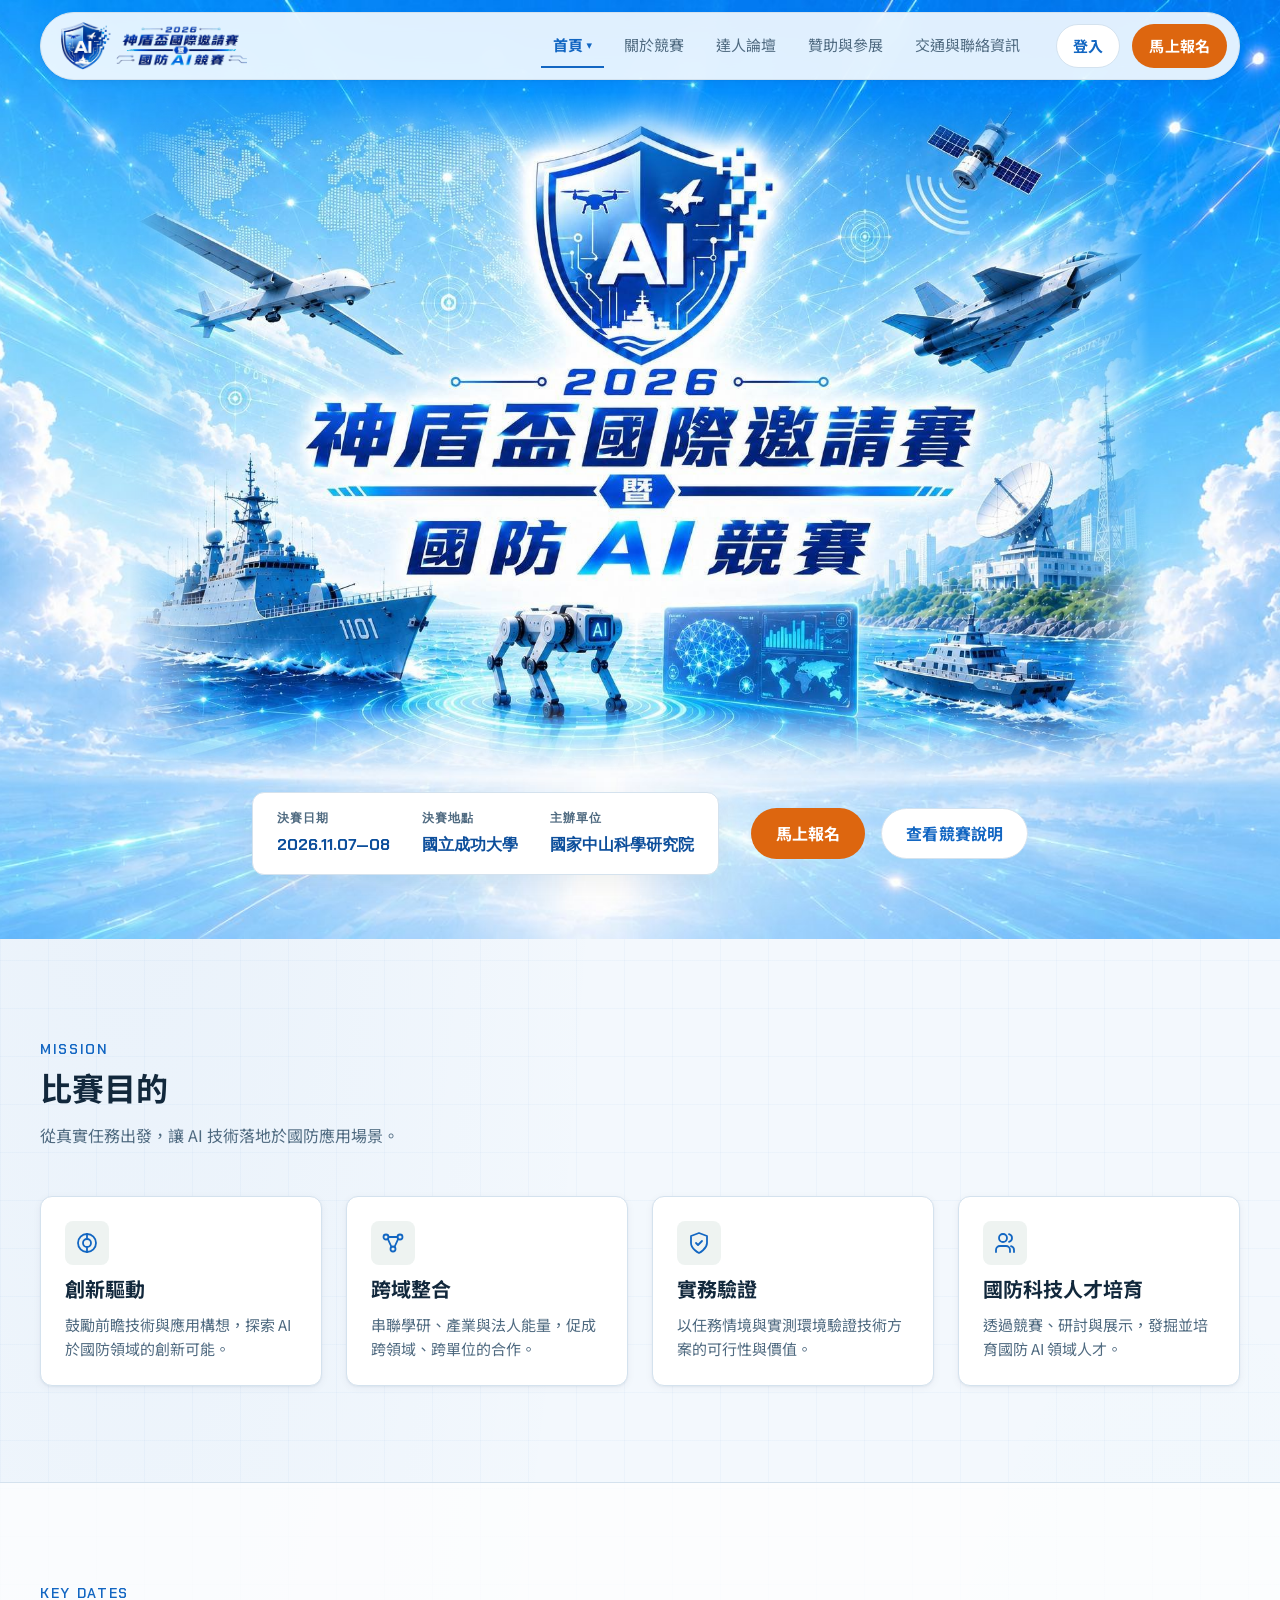
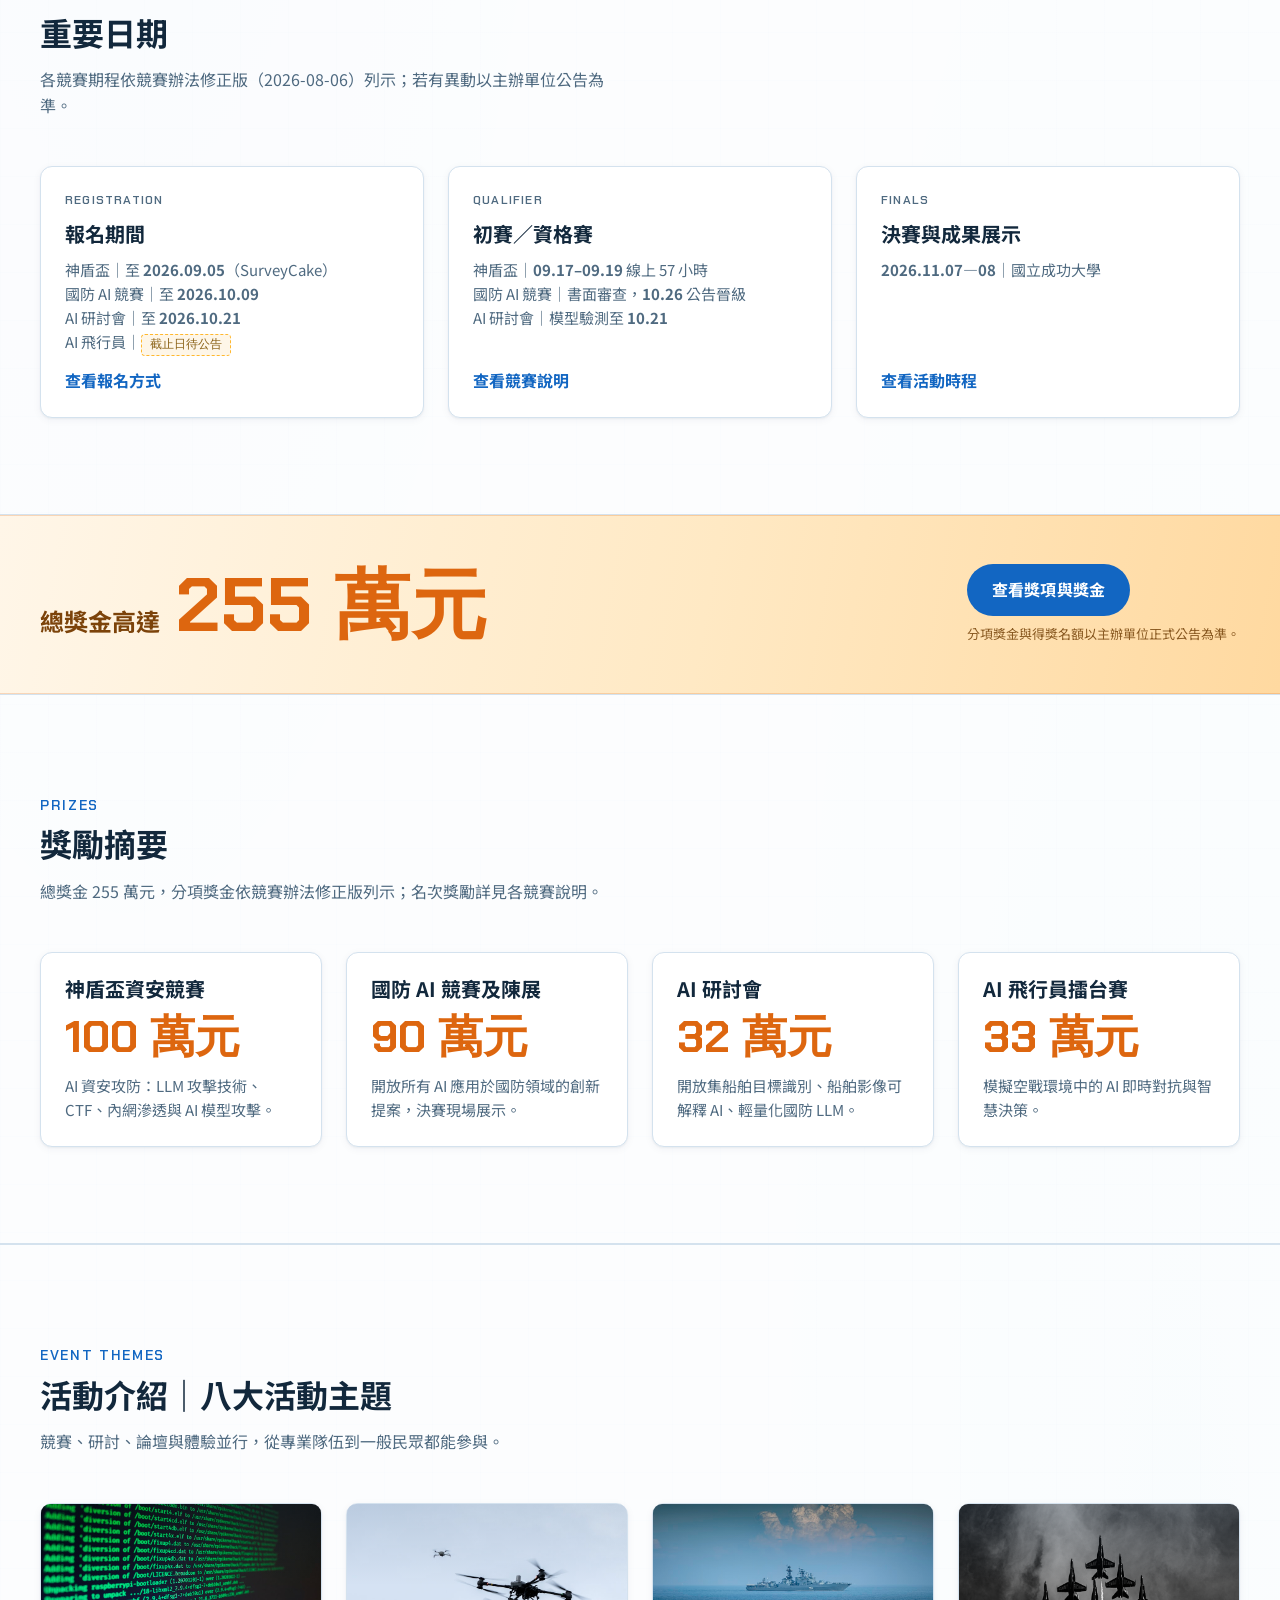
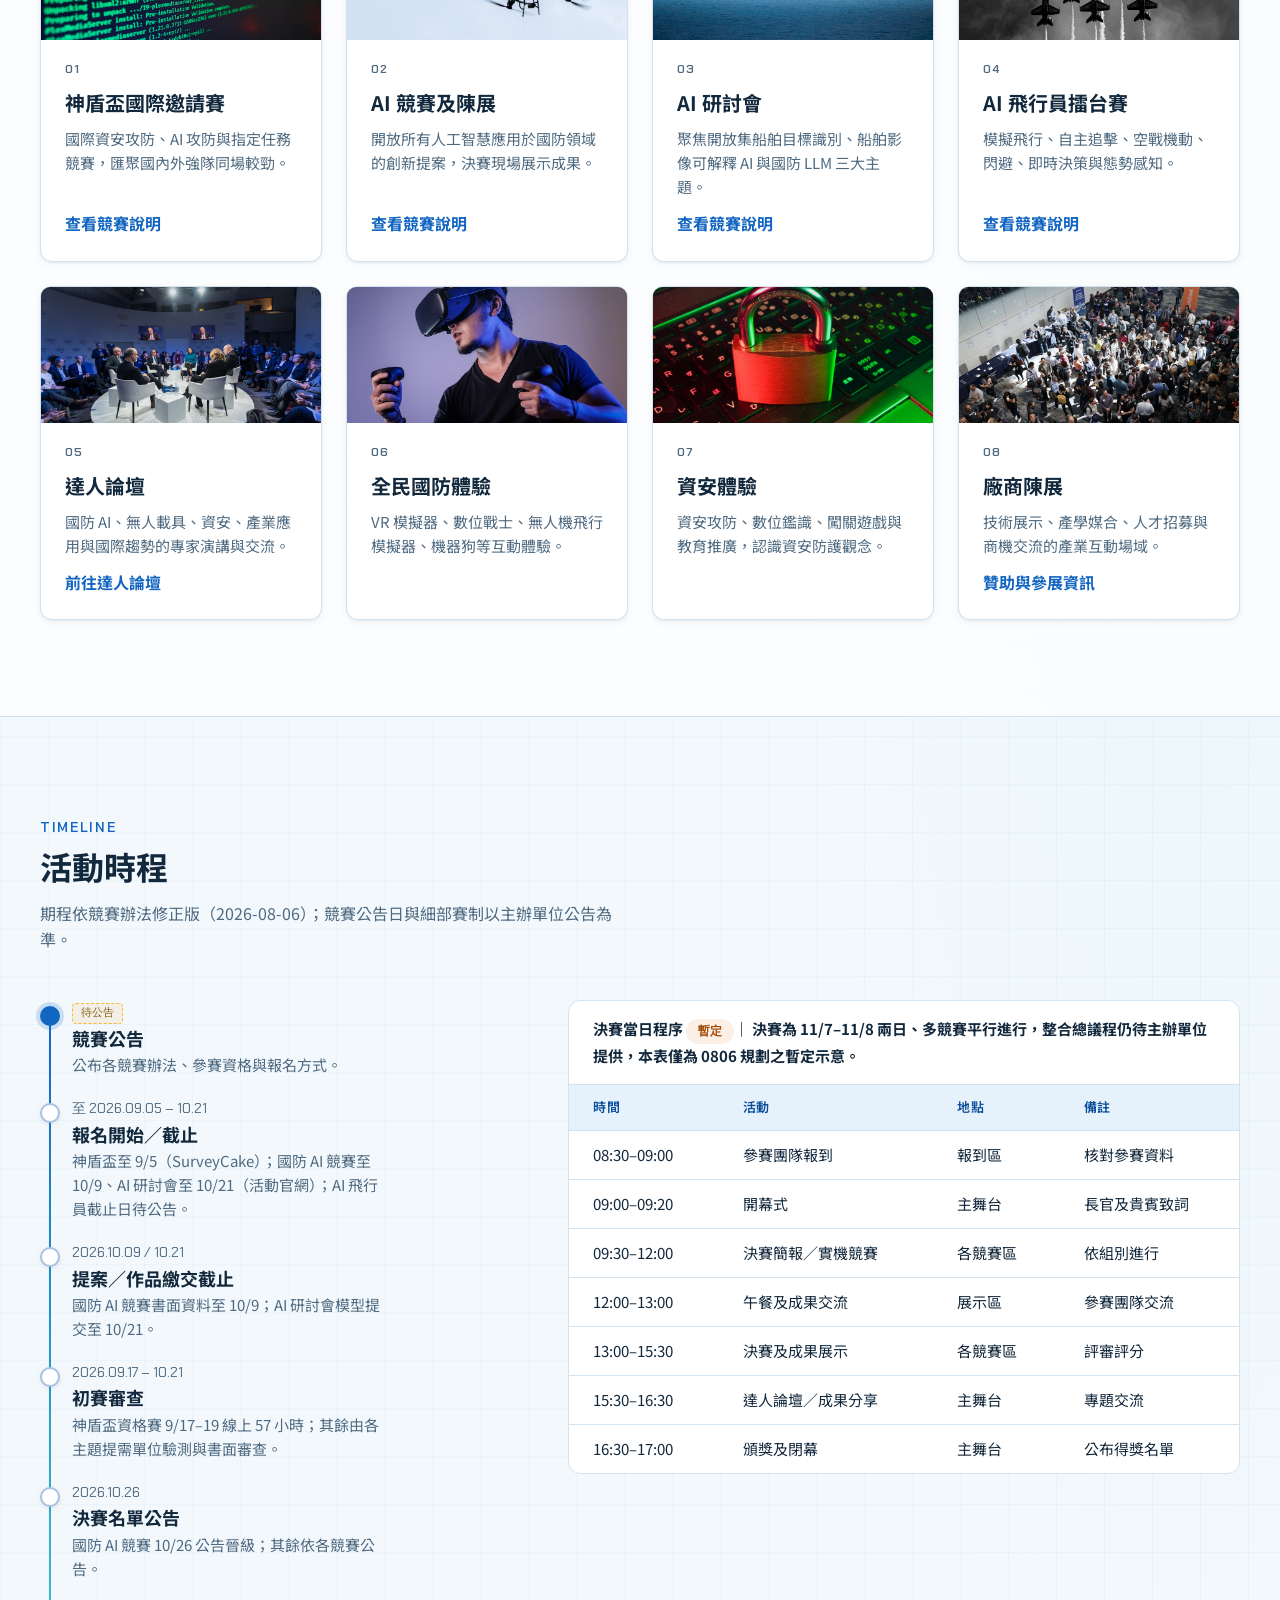
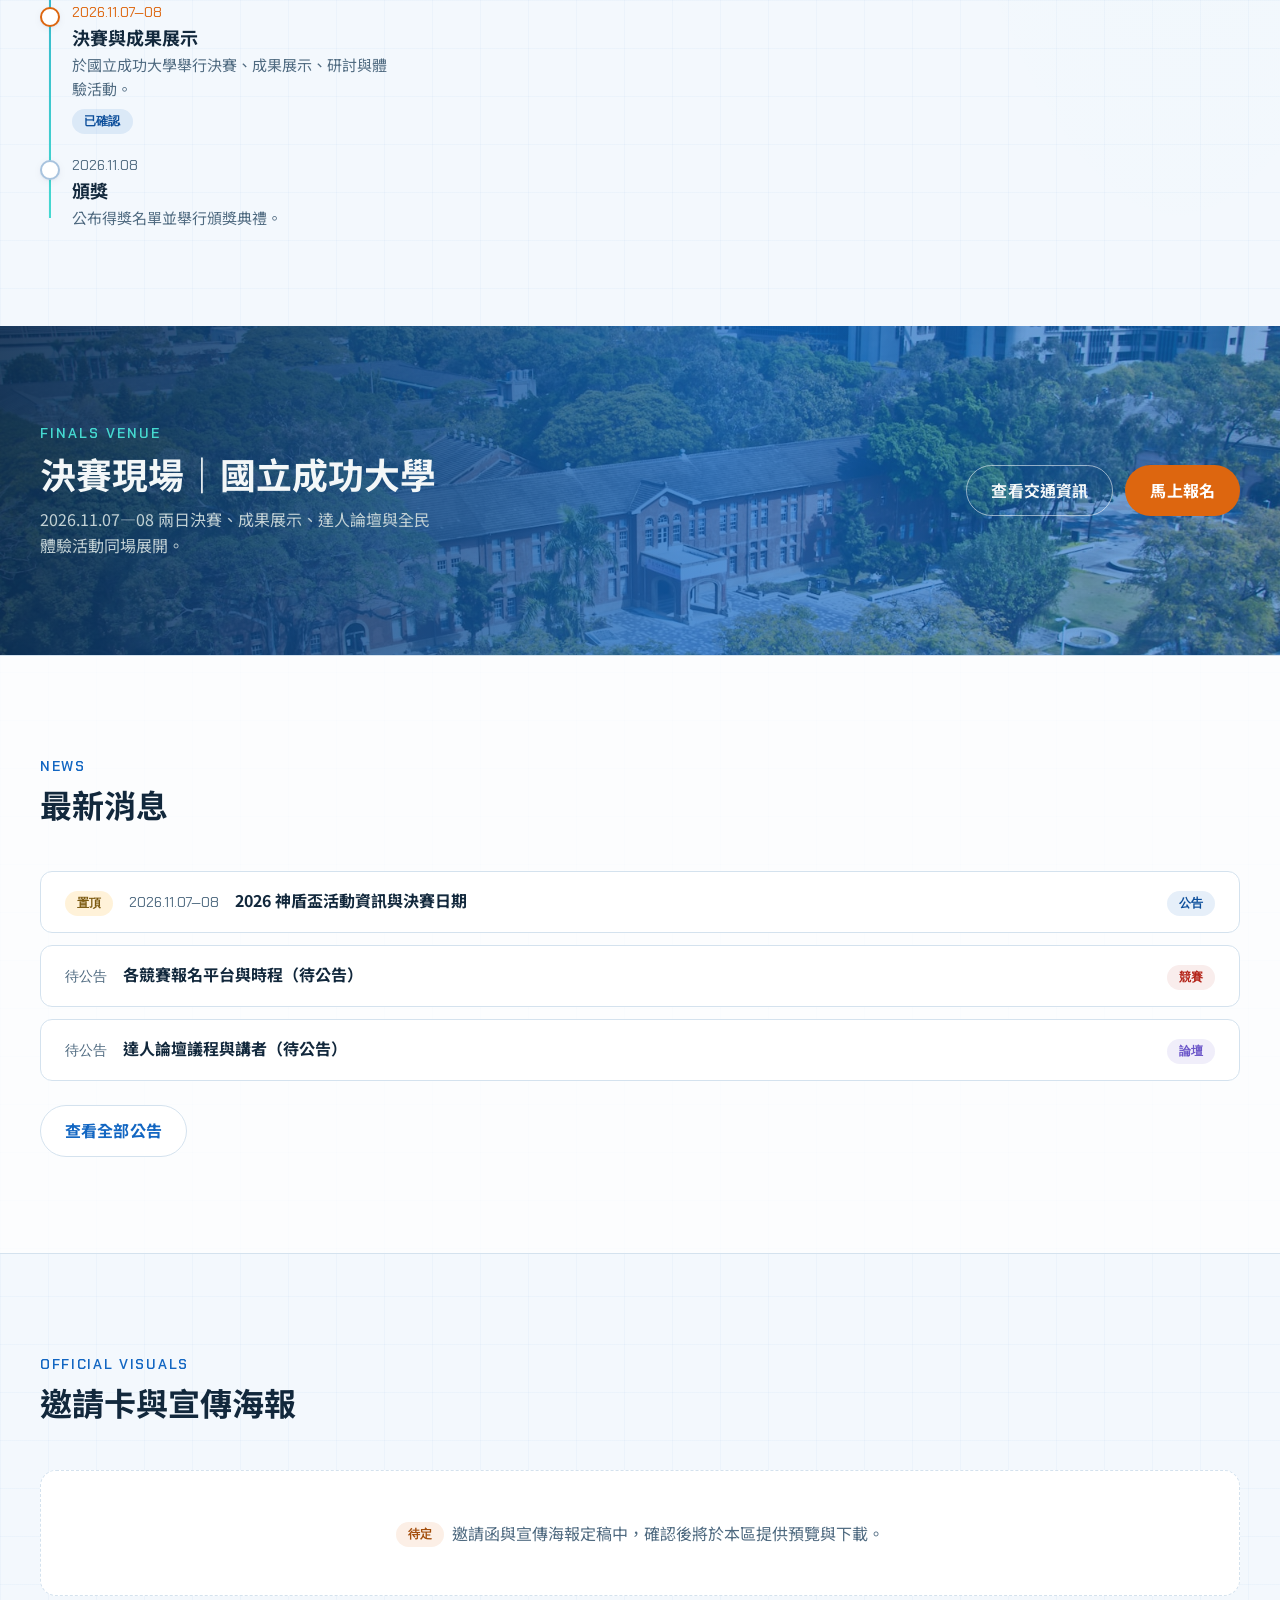
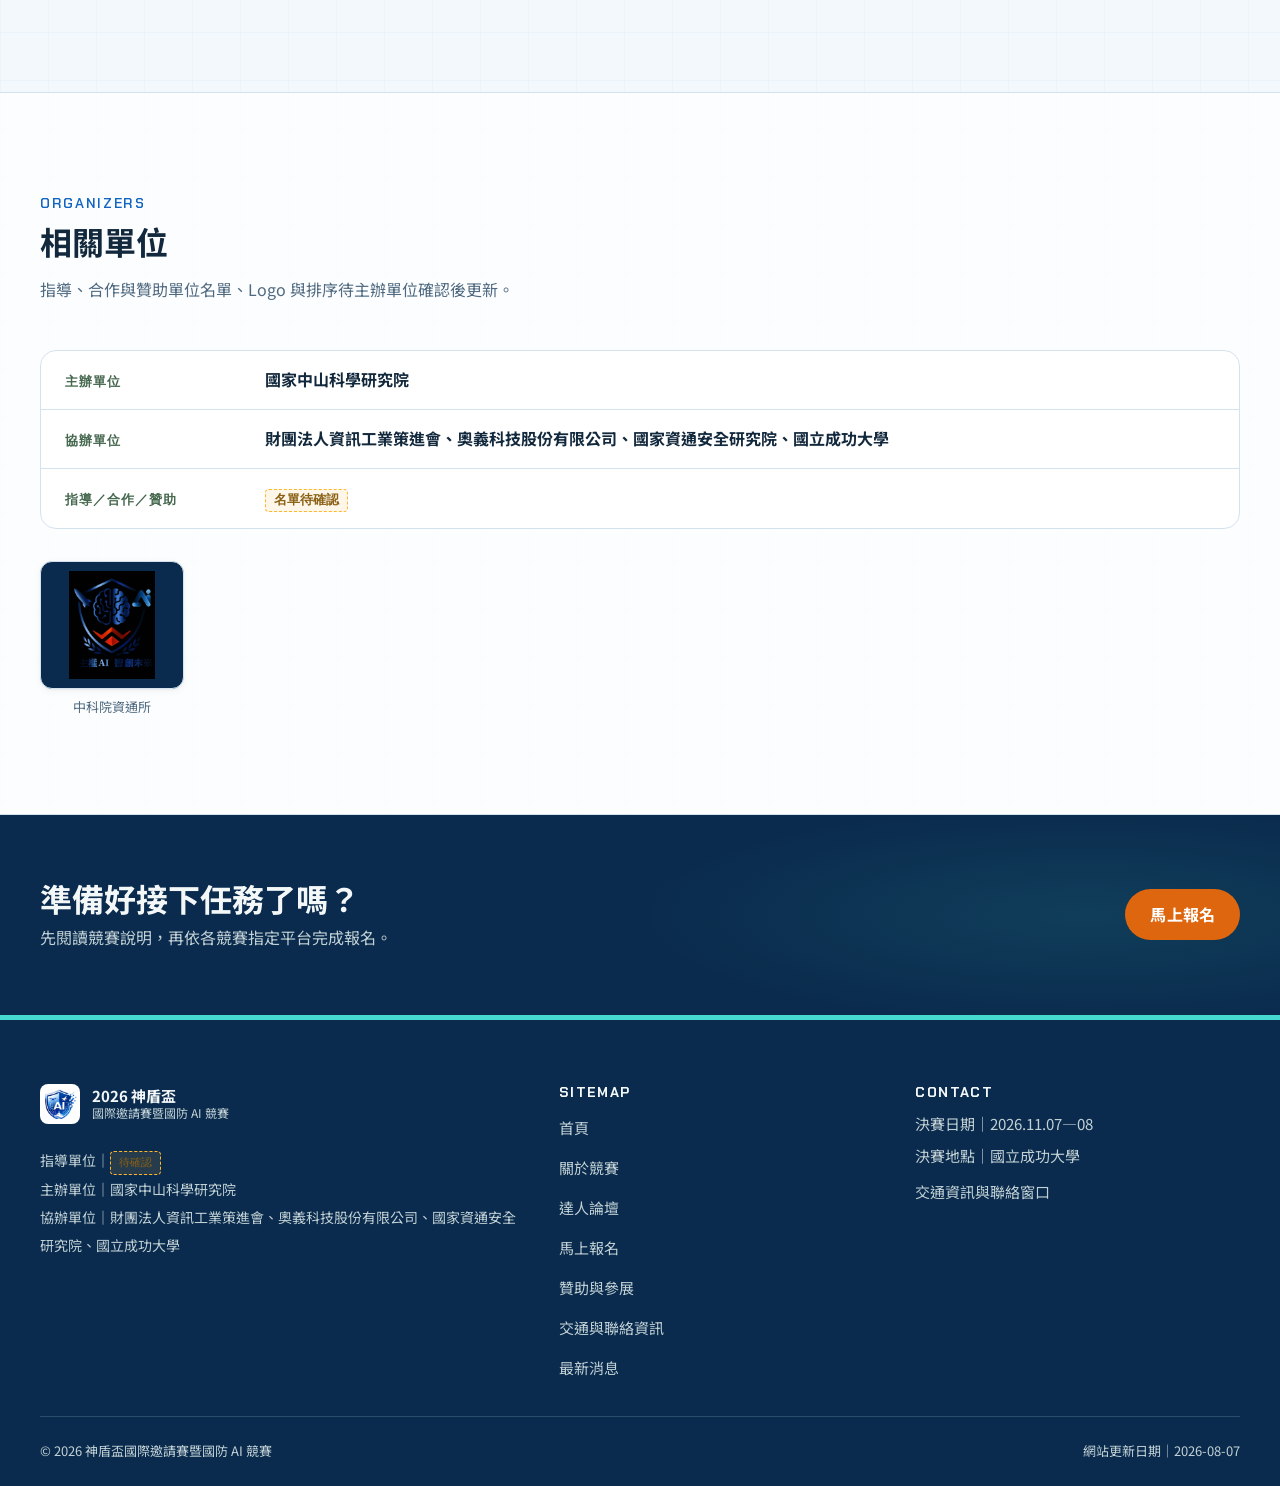
==== commit 176de324: "Recompose official logo into horizontal lockup for the navbar 919757 vertical lockup (shield above m" ====
--- a/html/index.html
+++ b/html/index.html
@@ -16,11 +16,7 @@
   <header class="site-header">
     <div class="container site-header__inner">
       <a class="brand" href="index.html">
-        <img class="brand__mark brand__mark--logo" src="../img/brand/shield.png" alt="" width="400" height="351">
-        <span class="brand__text">
-          <span>2026 神盾盃</span>
-          <small>國際邀請賽暨國防 AI 競賽</small>
-        </span>
+        <img class="brand__lockup" src="../img/brand/logo-horizontal.png" alt="2026 神盾盃國際邀請賽暨國防 AI 競賽" width="1624" height="420">
       </a>
 
       <button class="nav-toggle" type="button" aria-expanded="false" aria-controls="site-nav">
--- a/css/main.css
+++ b/css/main.css
@@ -388,13 +388,17 @@
   border: 1px solid rgba(255, 255, 255, 0.35);
 }
 
-/* 導覽列的官方盾徽:去白框、放大,作為站徽主角 */
-.site-header .brand__mark--logo {
-  background: transparent;
-  padding: 0;
-  border-radius: 0;
-  inline-size: 2.875rem;
-  block-size: auto;
+/* 導覽列官方橫式 lockup(盾徽+金屬字,由直式 919757 重組) */
+.brand__lockup {
+  display: block;
+  block-size: 3rem;
+  inline-size: auto;
+}
+
+@media (max-width: 30rem) {
+  .brand__lockup {
+    block-size: 2.5rem;
+  }
 }
 
 .brand__text {
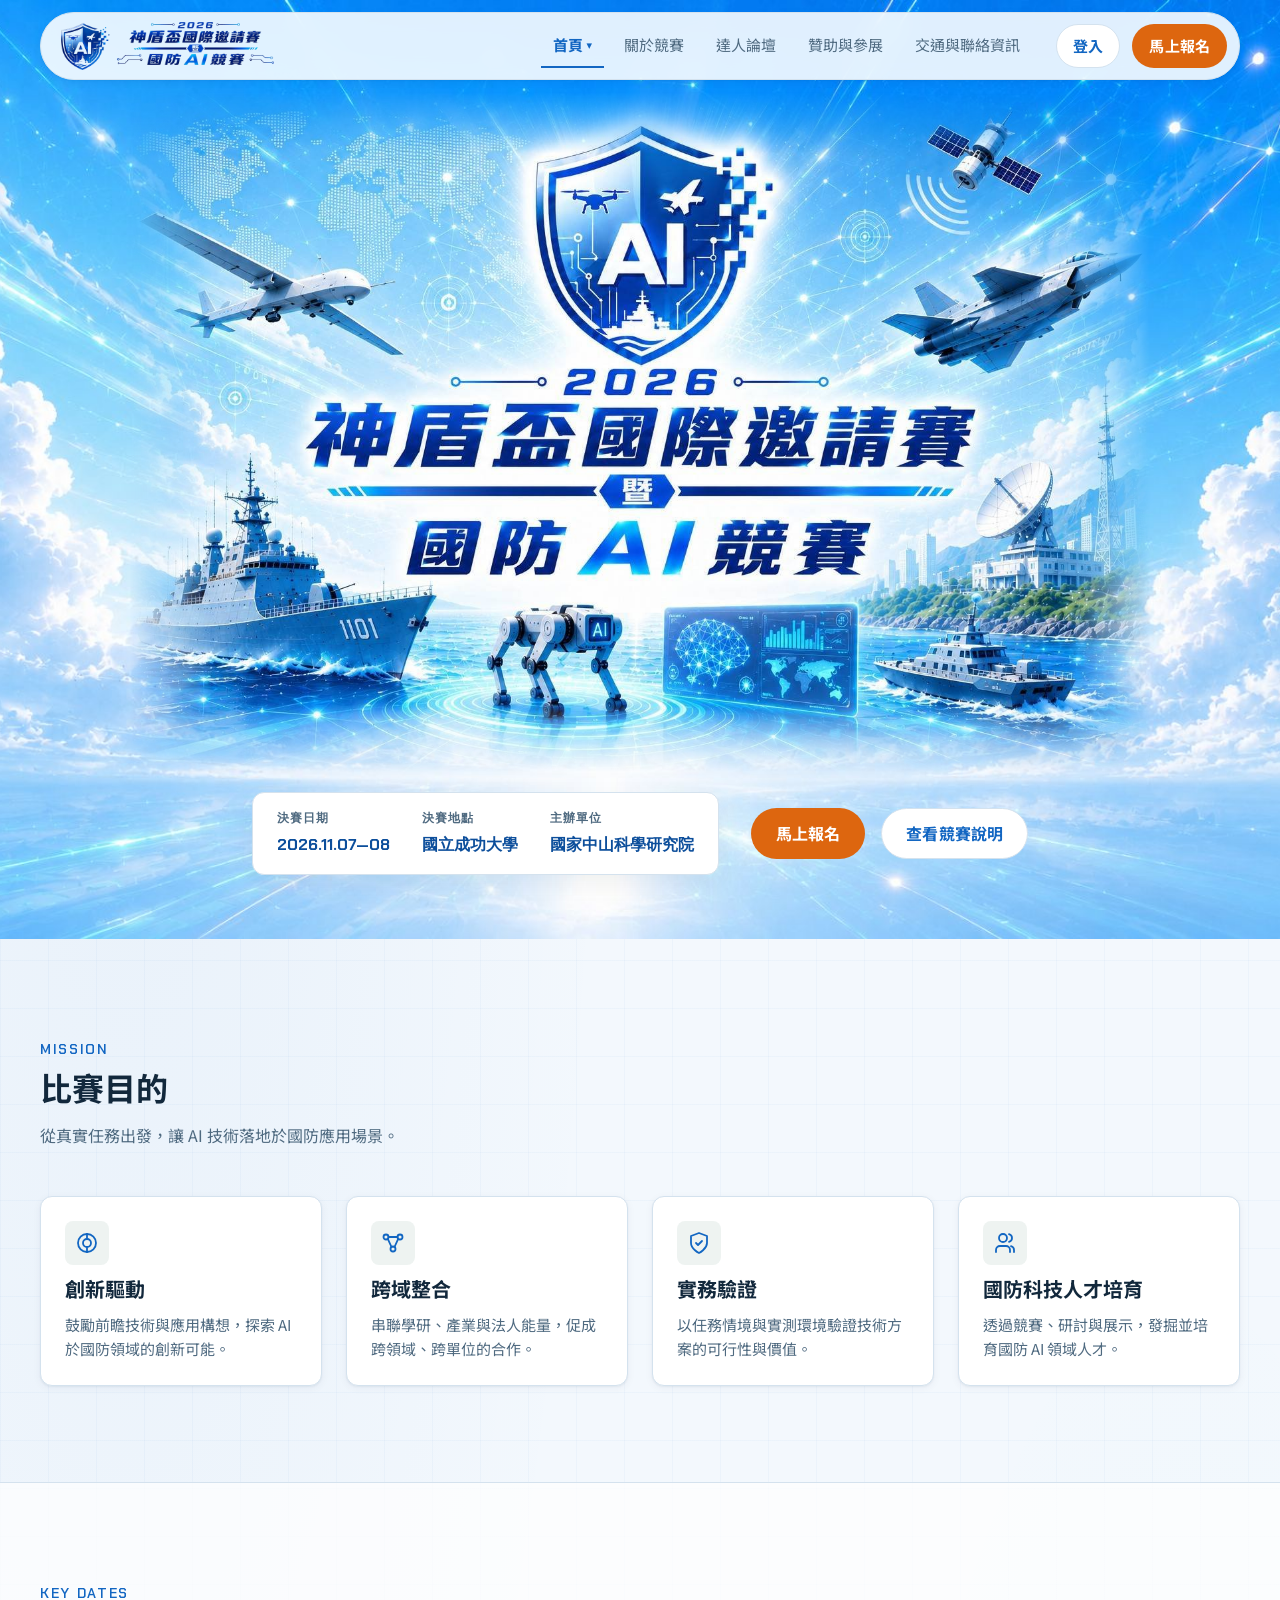
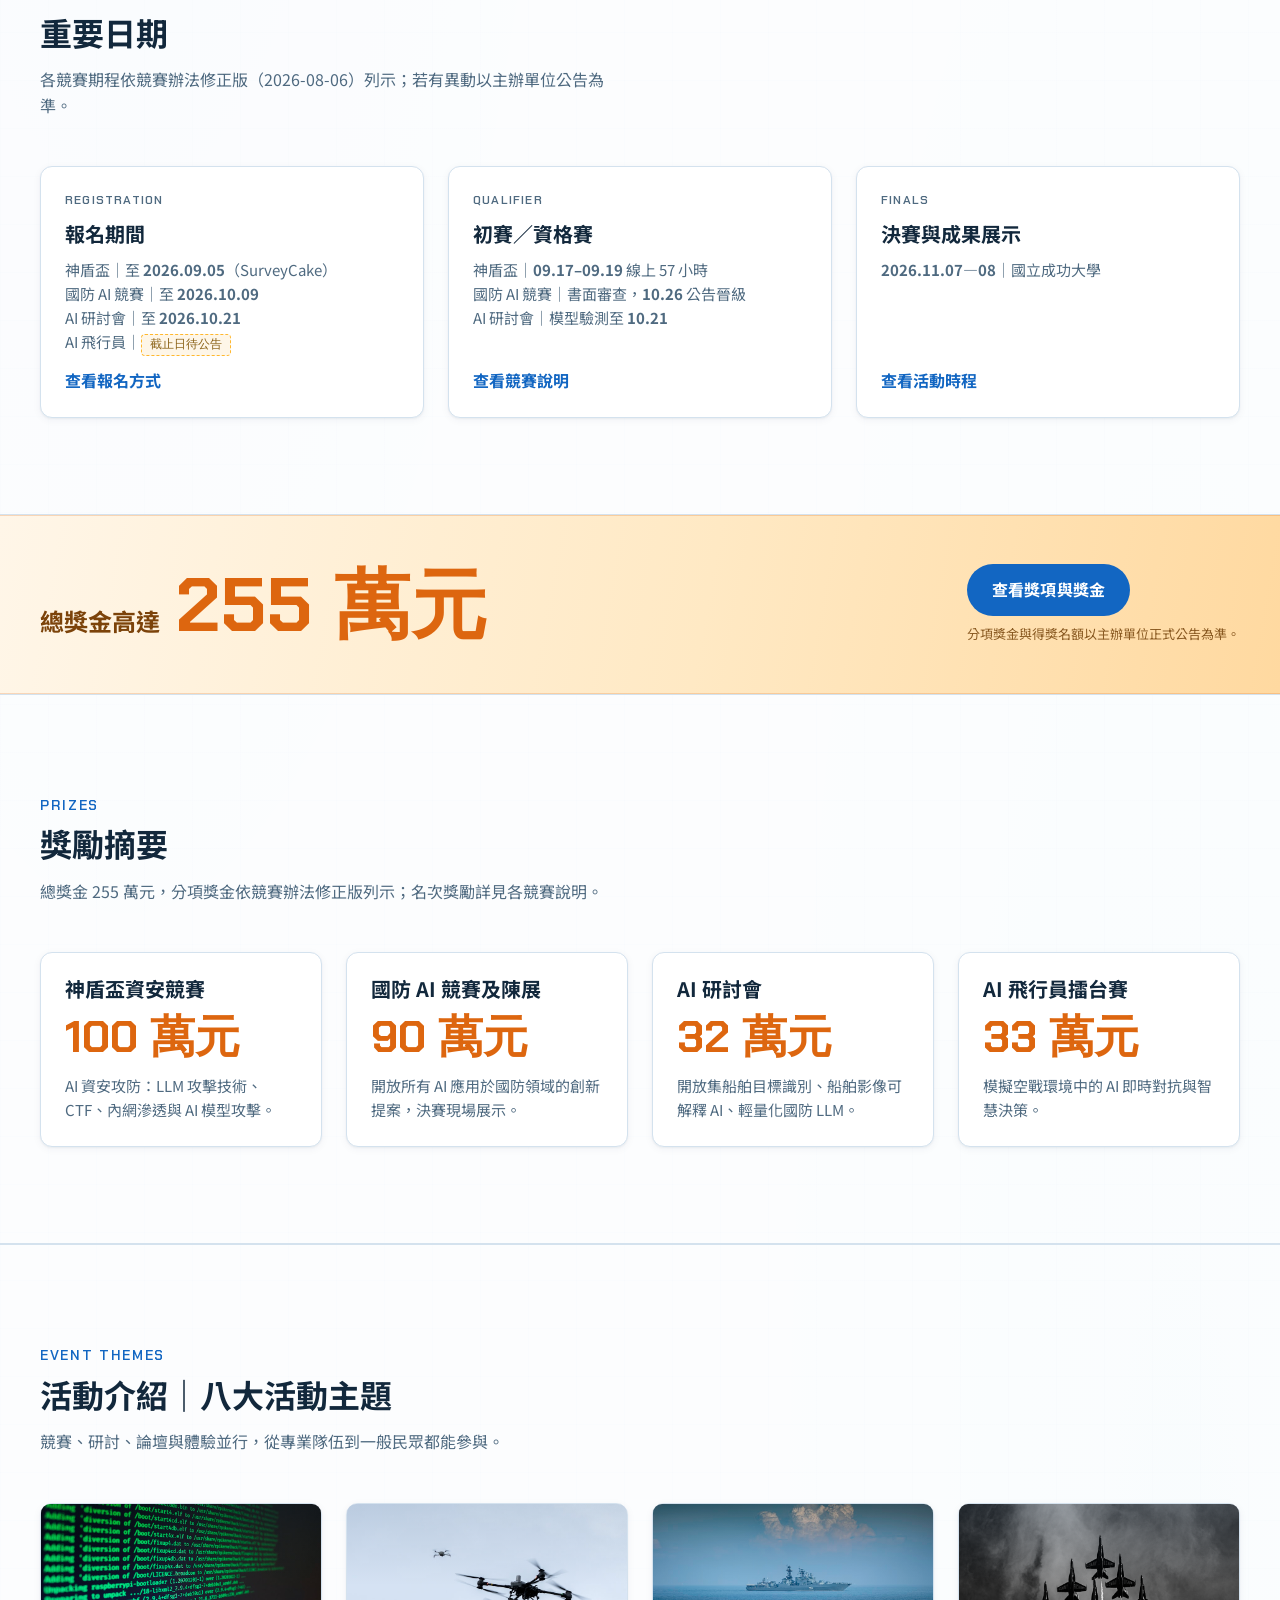
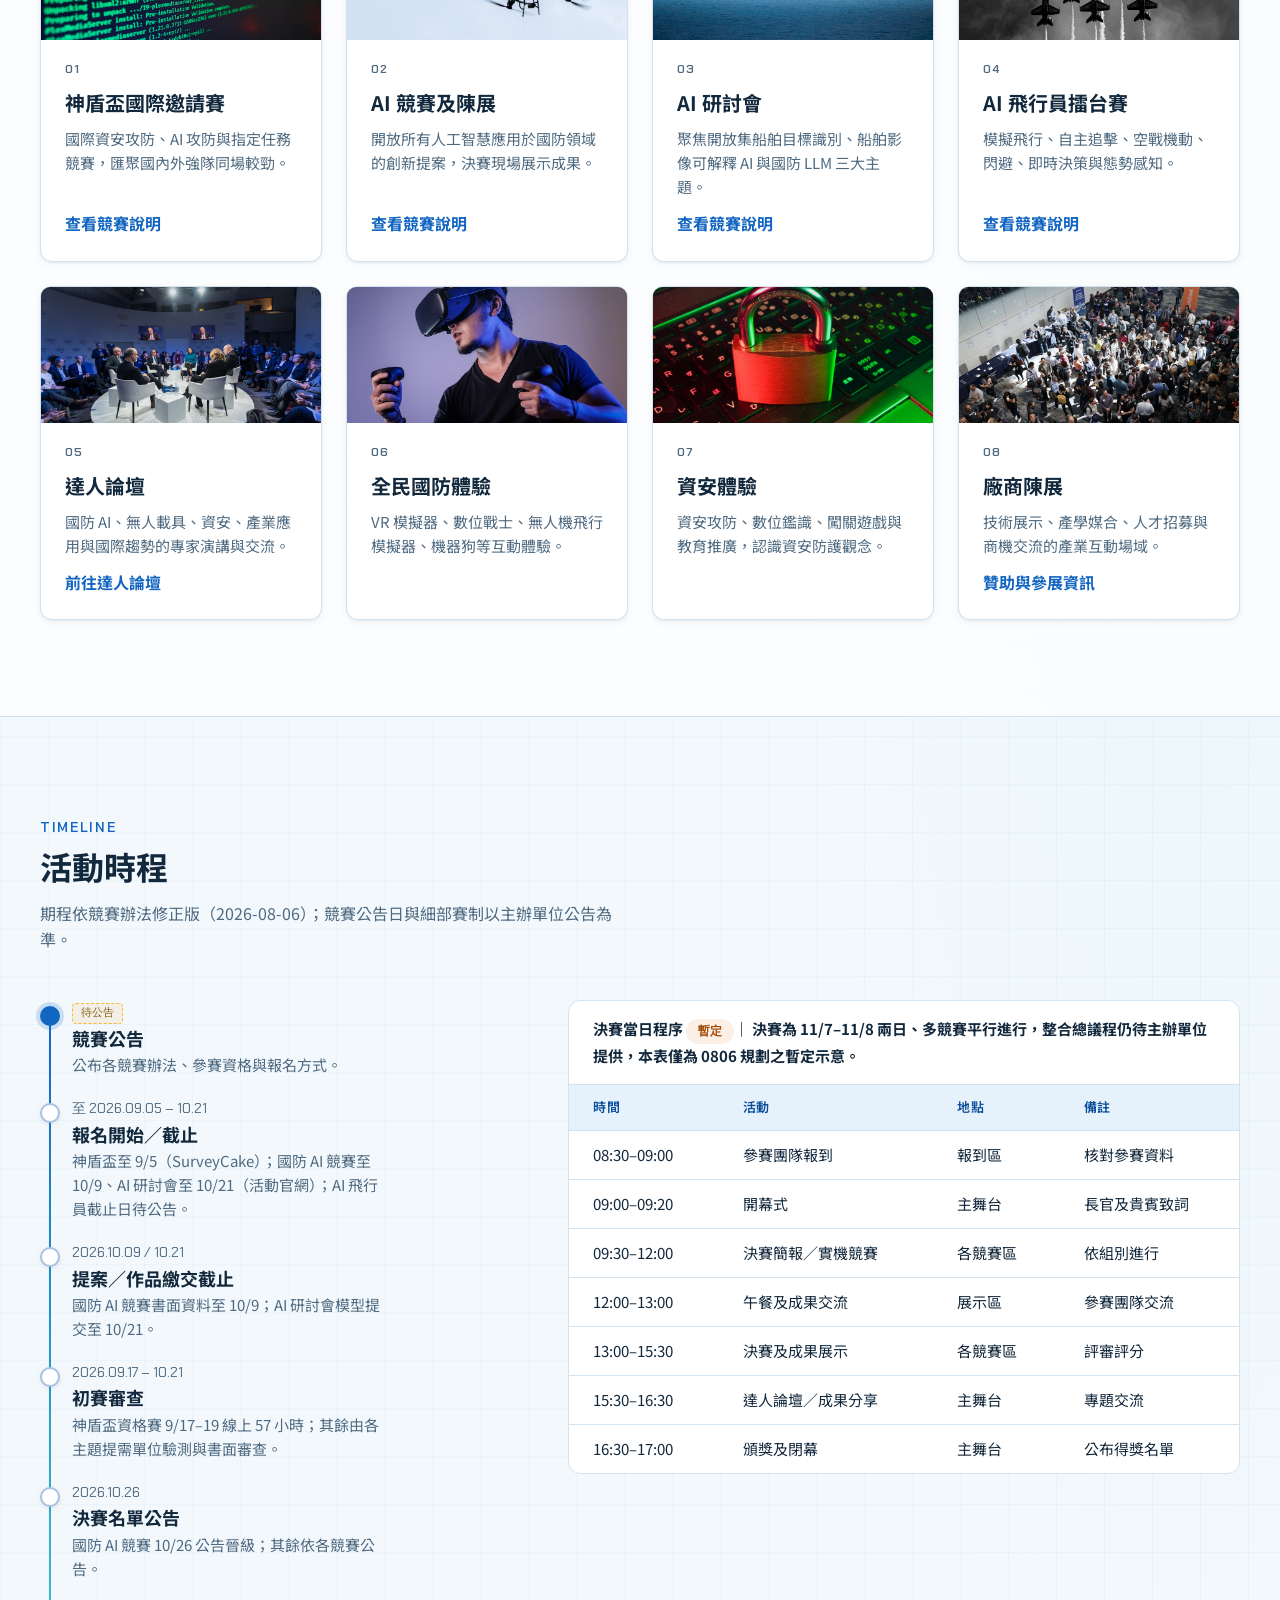
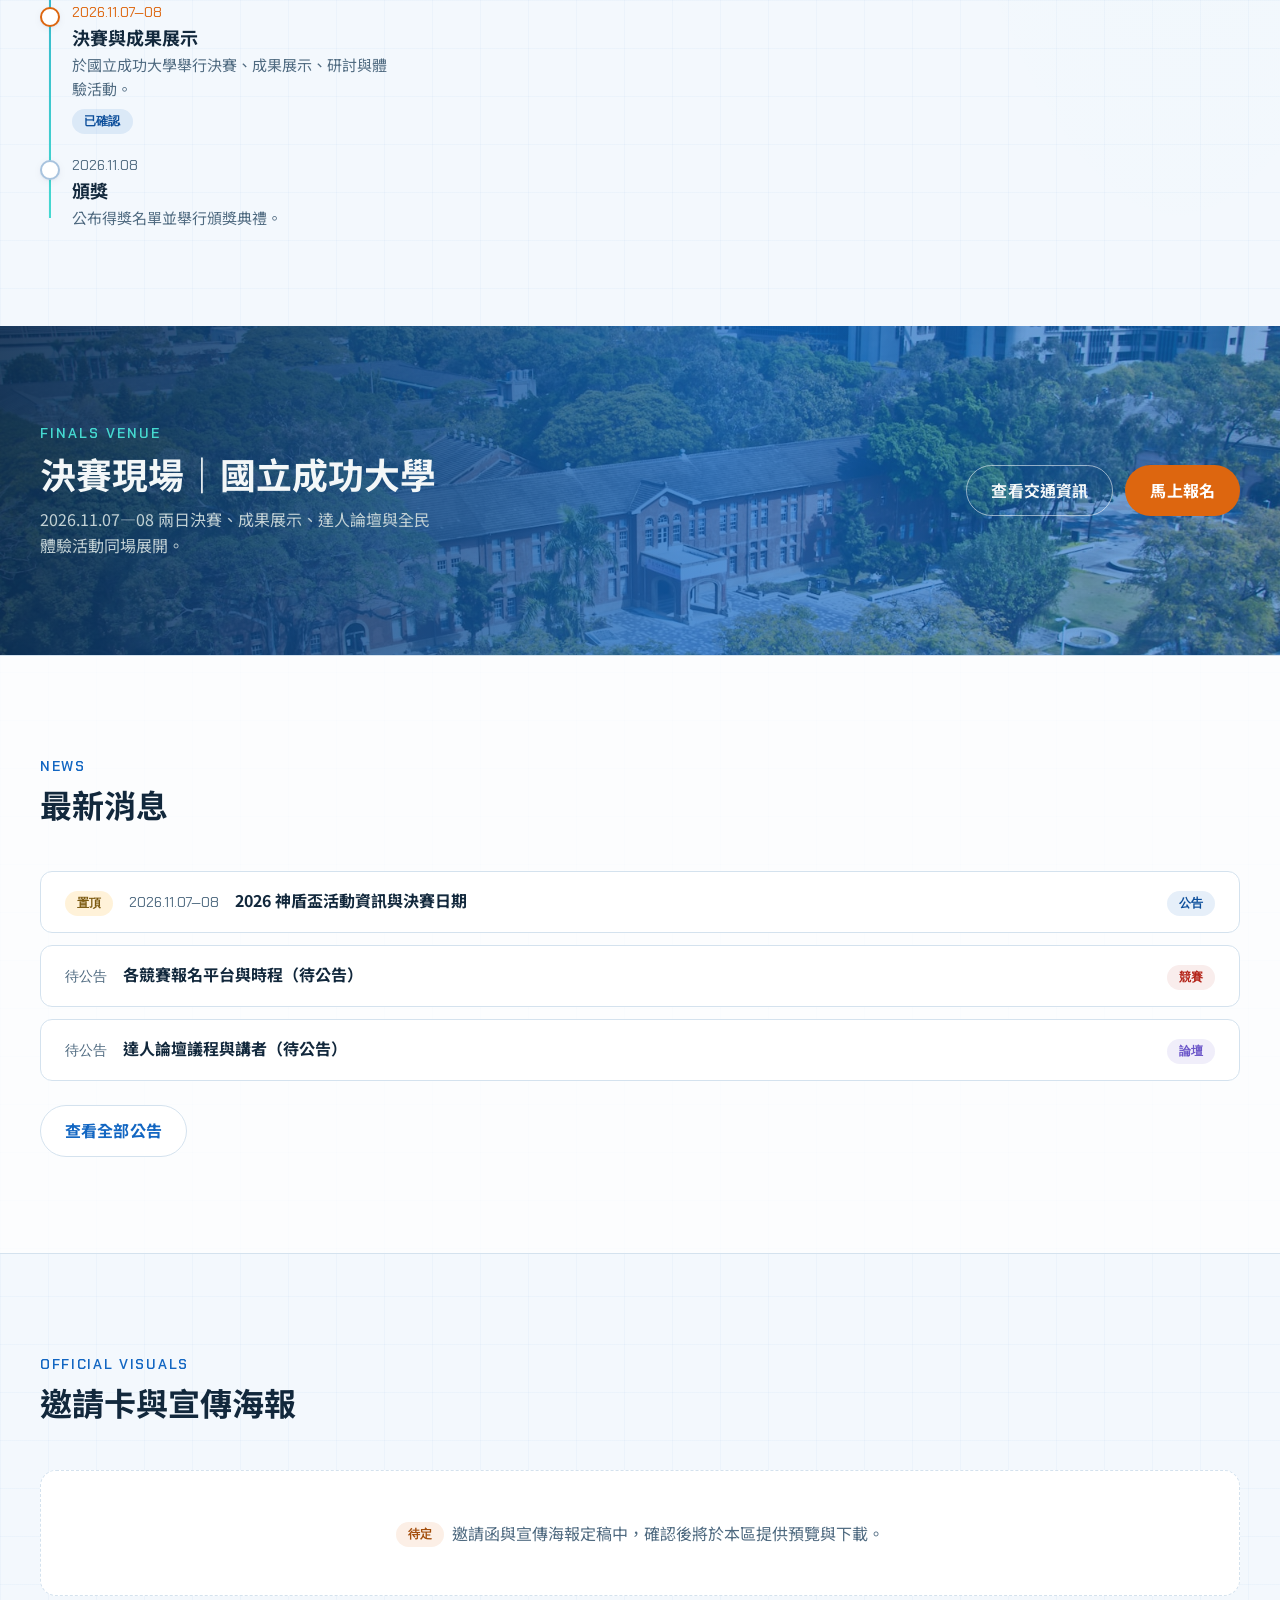
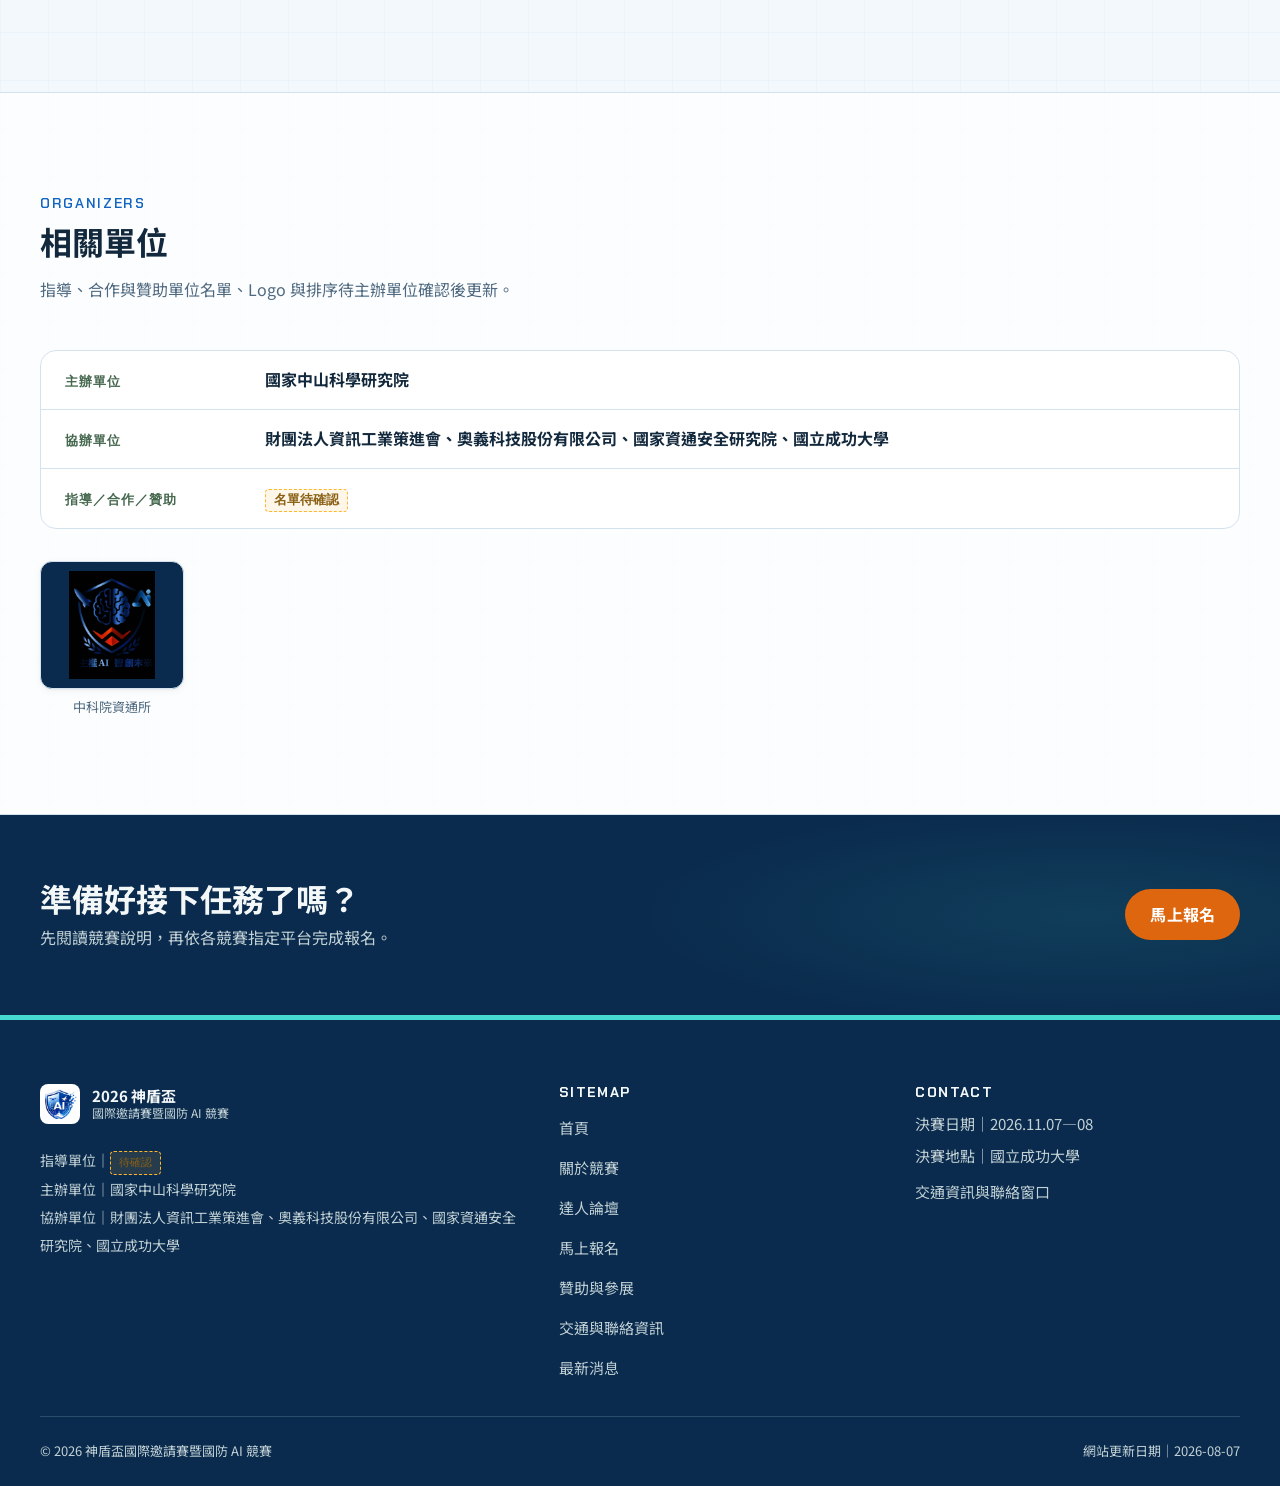
==== commit d130d684: "Use designer's official horizontal logo in the navbar Replace the recomposed lockup with 橫式logo.png " ====
--- a/html/index.html
+++ b/html/index.html
@@ -16,7 +16,7 @@
   <header class="site-header">
     <div class="container site-header__inner">
       <a class="brand" href="index.html">
-        <img class="brand__lockup" src="../img/brand/logo-horizontal.png" alt="2026 神盾盃國際邀請賽暨國防 AI 競賽" width="1624" height="420">
+        <img class="brand__lockup" src="../img/brand/logo-horizontal.png" alt="2026 神盾盃國際邀請賽暨國防 AI 競賽" width="1200" height="270">
       </a>
 
       <button class="nav-toggle" type="button" aria-expanded="false" aria-controls="site-nav">
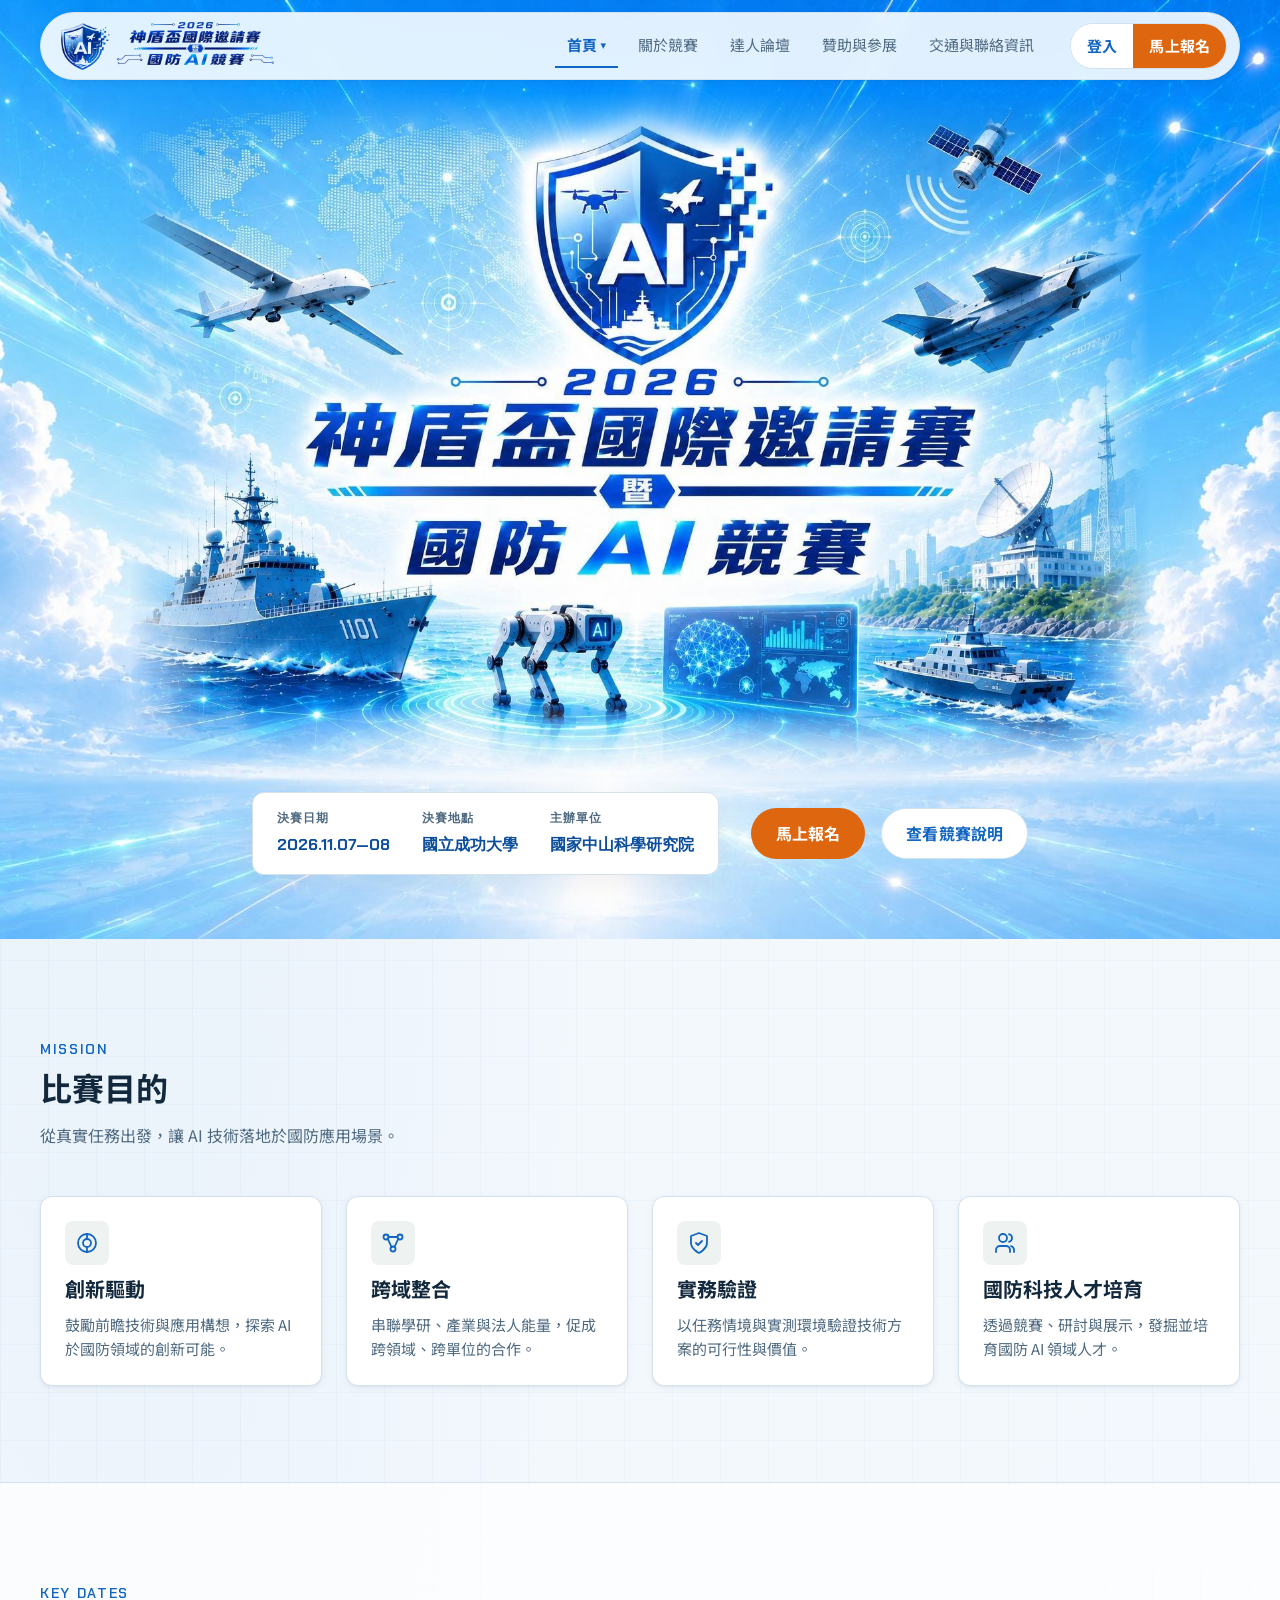
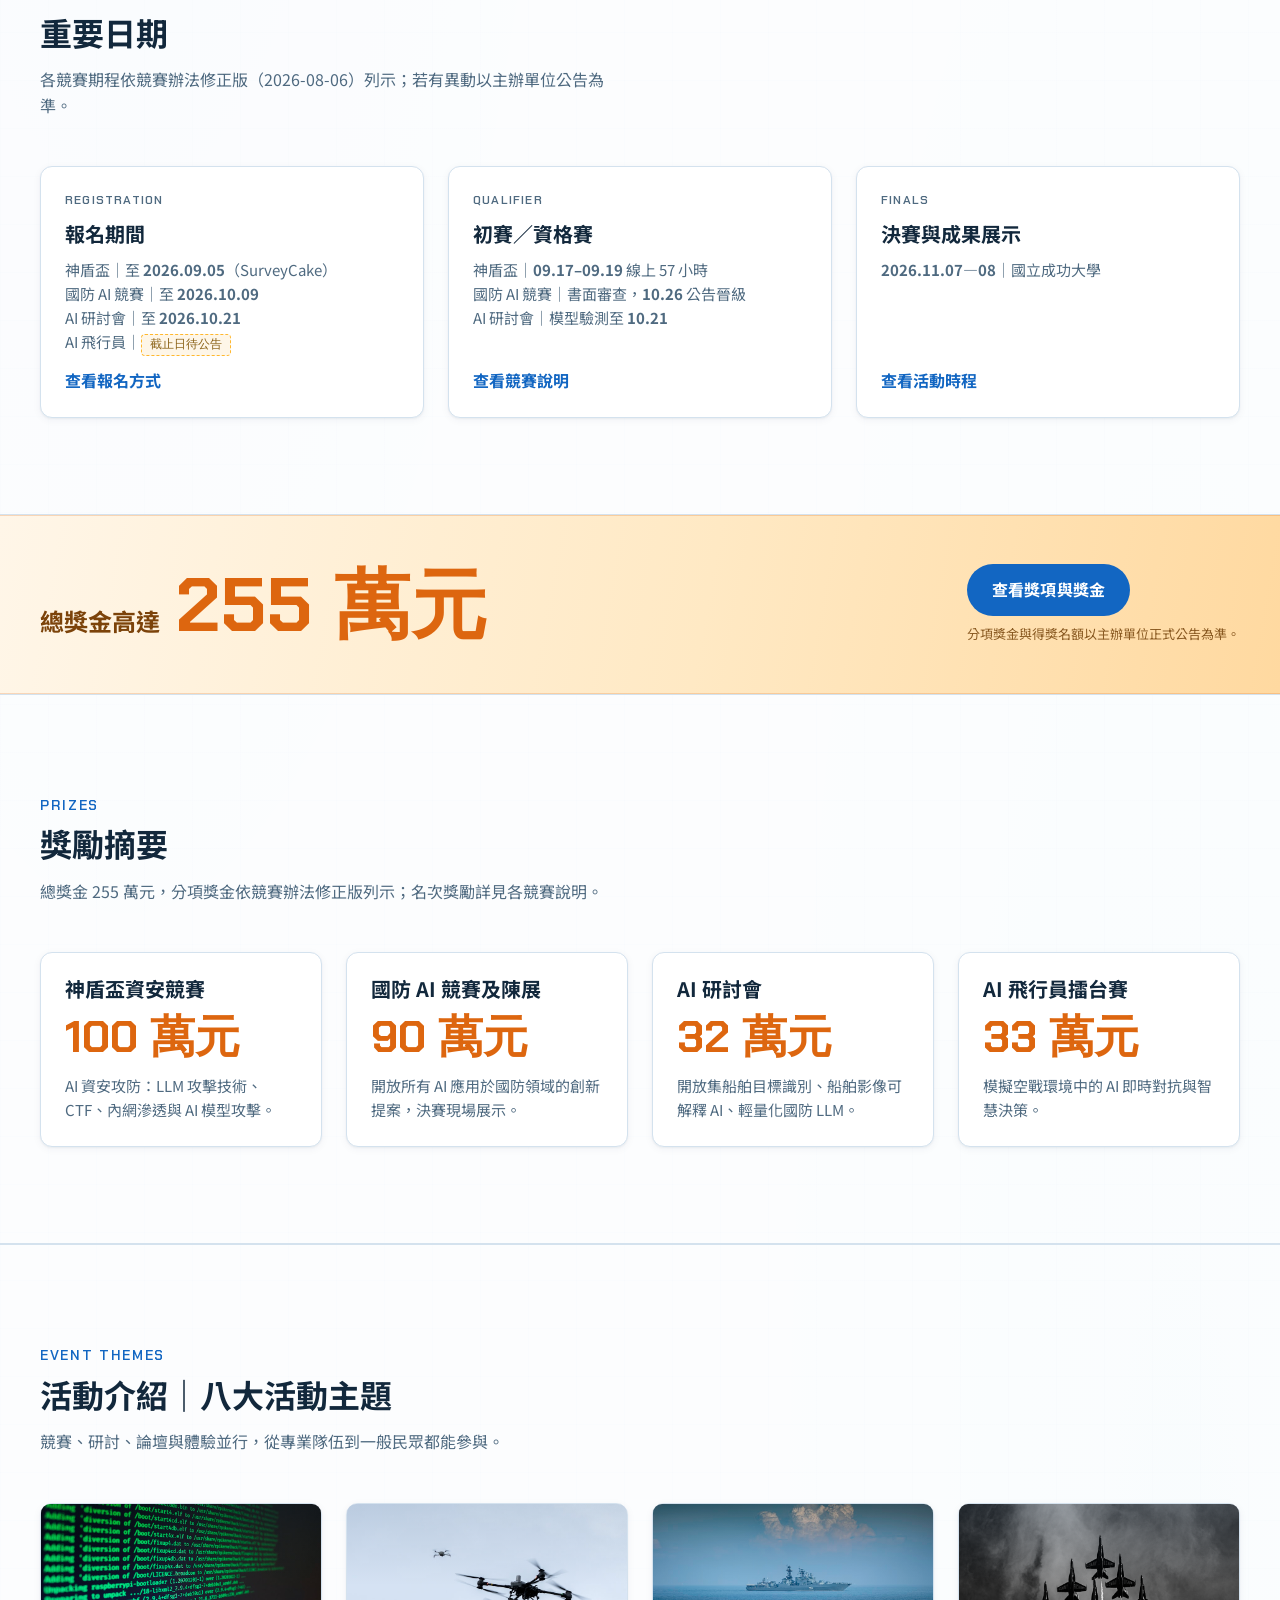
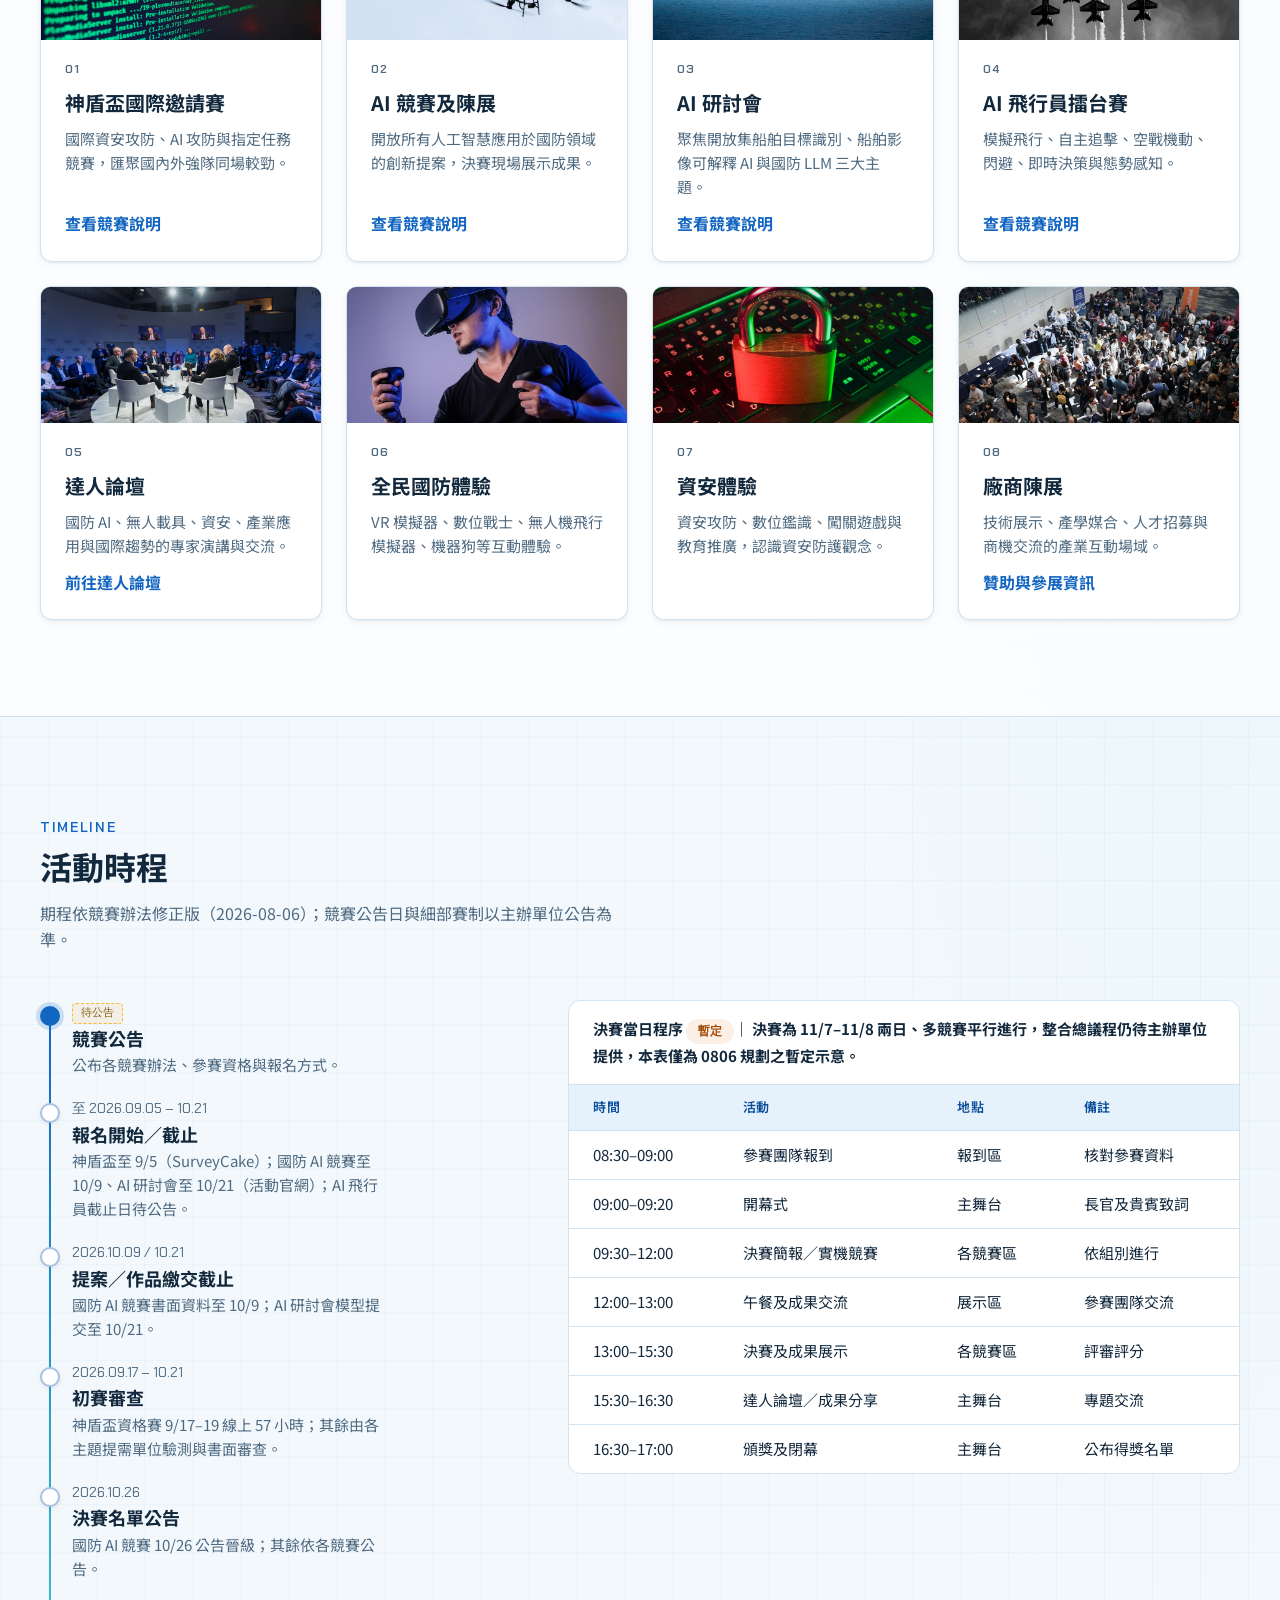
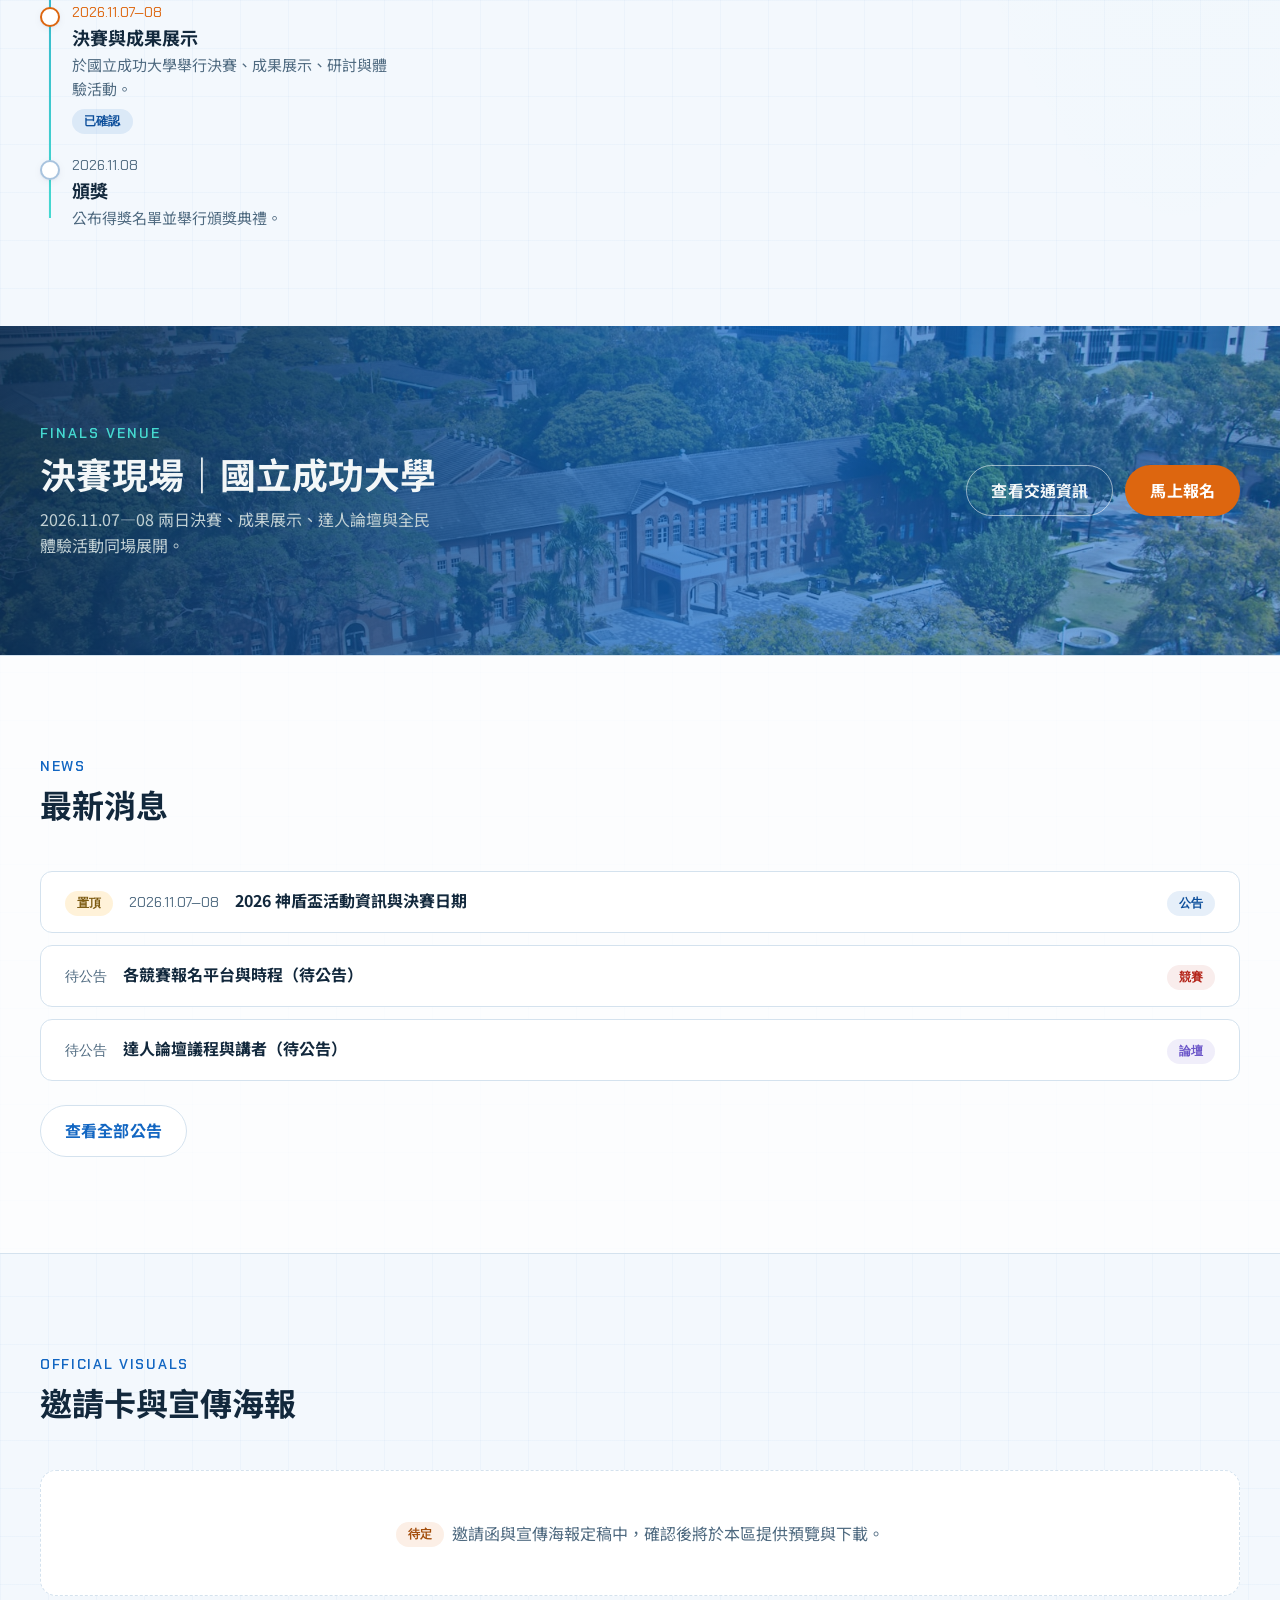
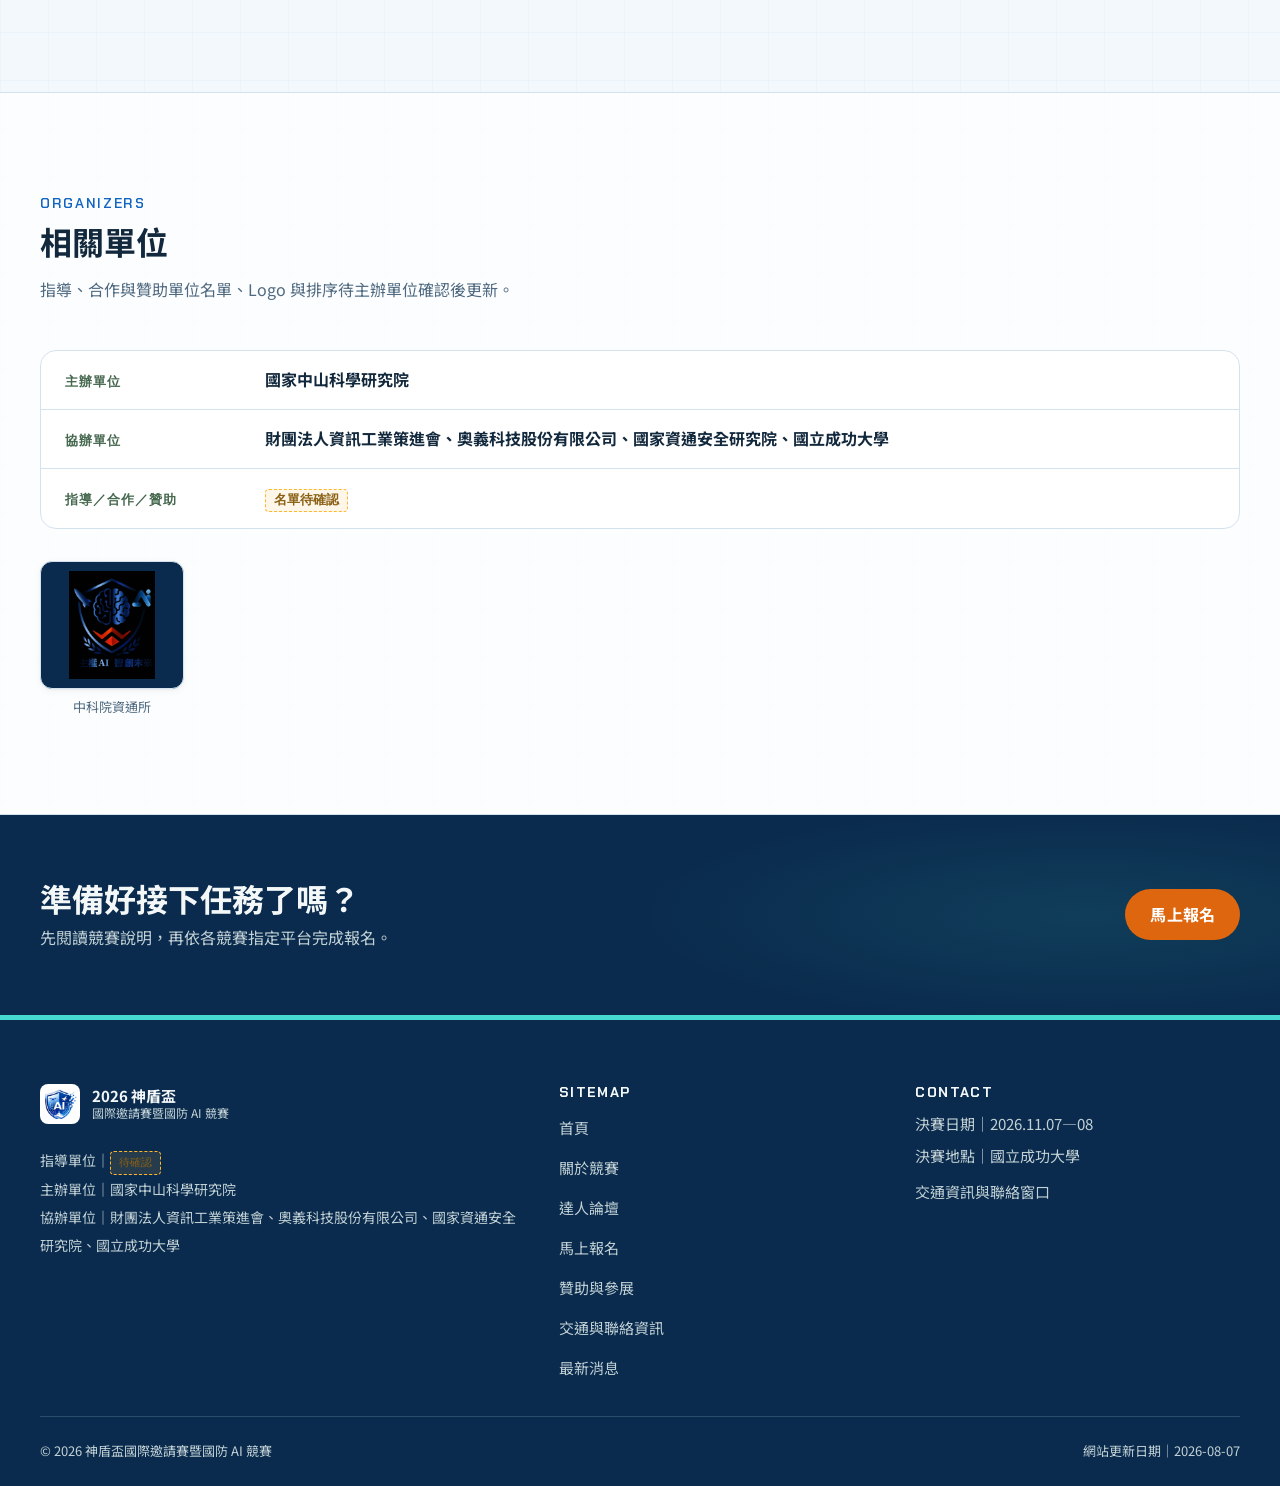
==== commit 51e85d0e: "Merge login and register-now header buttons into one segmented pill Co-Authored-By: Claude Fable 5 <" ====
--- a/html/index.html
+++ b/html/index.html
@@ -43,8 +43,10 @@
           <li><a class="site-nav__link" href="sponsors.html">贊助與參展</a></li>
           <li><a class="site-nav__link" href="transport-contact.html">交通與聯絡資訊</a></li>
         </ul>
-        <a class="btn btn--secondary btn--sm" href="account.html" data-auth-entry>登入</a>
-        <a class="btn btn--primary btn--sm" href="register.html">馬上報名</a>
+        <div class="nav-cta">
+          <a class="btn btn--secondary btn--sm" href="account.html" data-auth-entry>登入</a>
+          <a class="btn btn--primary btn--sm" href="register.html">馬上報名</a>
+        </div>
       </nav>
     </div>
   </header>
--- a/css/main.css
+++ b/css/main.css
@@ -2691,6 +2691,11 @@
   align-items: center;
 }
 
+/* 卡片內按鈕列固定貼齊底部，同列卡片對齊不受文字行數影響 */
+.card > .card__actions {
+  margin-block-start: auto;
+}
+
 .external-hint {
   font-size: 0.8125rem;
   color: var(--color-text-muted);
@@ -3209,14 +3214,43 @@
 /* --------------------------------------------------------------------------
    19. 會員登入（展示模式）：導覽列入口、專區登入關卡與登入狀態
    -------------------------------------------------------------------------- */
-/* 導覽列「登入」與「馬上報名」兩鈕間距收窄一點 */
-.site-nav [data-auth-entry] {
-  margin-inline-end: calc(-1 * var(--space-3));
+/* 導覽列 CTA：「登入」＋「馬上報名」整合為一顆分段膠囊 */
+.nav-cta {
+  display: inline-flex;
+  align-items: stretch;
+  background: var(--color-white);
+  border: 1px solid var(--color-line);
+  border-radius: var(--radius-pill);
+  overflow: hidden;
+}
+
+.nav-cta .btn {
+  border: 0;
+  border-radius: 0;
+}
+
+.nav-cta .btn:active {
+  transform: none;
+}
+
+.nav-cta .btn:focus-visible {
+  box-shadow: inset 0 0 0 2px rgba(18, 102, 194, 0.4);
+}
+
+.nav-cta .btn--secondary:hover,
+.nav-cta .btn--secondary:focus-visible {
+  background: var(--color-sky);
 }
 
 @media (max-width: 63.9375rem) {
-  .site-nav [data-auth-entry] {
-    margin-inline-end: 0;
+  .site-nav .nav-cta {
+    margin-block-start: var(--space-4);
+    inline-size: 100%;
+  }
+
+  .site-nav .nav-cta .btn {
+    flex: 1;
+    margin-block-start: 0;
   }
 }
 
@@ -3253,3 +3287,214 @@
   font-size: 1.25rem;
   color: var(--color-text);
 }
+
+/* 會員登入頁：左圖（標題）右卡分割版型，無 page-hero */
+.auth-section {
+  padding-block: clamp(var(--space-8), 5vw, var(--space-16));
+}
+
+.auth-split {
+  display: grid;
+  grid-template-columns: minmax(0, 5fr) minmax(0, 6fr);
+  max-inline-size: 64rem;
+  margin-inline: auto;
+  background: var(--color-white);
+  border: 1px solid var(--color-line);
+  border-radius: var(--radius-container);
+  overflow: hidden;
+  box-shadow: var(--shadow-md);
+}
+
+.auth-split__visual {
+  position: relative;
+  display: flex;
+}
+
+.auth-split__visual img {
+  position: absolute;
+  inset: 0;
+  inline-size: 100%;
+  block-size: 100%;
+  object-fit: cover;
+}
+
+.auth-split__visual::after {
+  content: "";
+  position: absolute;
+  inset: 0;
+  background: linear-gradient(165deg, rgba(10, 43, 77, 0.6), rgba(10, 43, 77, 0.9));
+}
+
+.auth-split__copy {
+  position: relative;
+  z-index: 1;
+  align-self: center;
+  padding: clamp(var(--space-6), 4vw, var(--space-12));
+  color: var(--color-text-on-dark);
+}
+
+.auth-split__eyebrow {
+  display: block;
+  font-family: var(--font-mono);
+  font-size: 0.875rem;
+  letter-spacing: 0.14em;
+  color: var(--color-cyan);
+  margin-block-end: var(--space-2);
+}
+
+.auth-split__title {
+  font-size: clamp(1.75rem, 2.6vw, 2.25rem);
+  line-height: 1.25;
+}
+
+.auth-split__lede {
+  margin-block-start: var(--space-4);
+  color: var(--color-text-muted-on-dark);
+  line-height: 1.75;
+}
+
+.auth-split__panel {
+  display: flex;
+  flex-direction: column;
+  gap: var(--space-6);
+  padding: clamp(var(--space-6), 4vw, var(--space-12));
+}
+
+/* 登入／註冊切換 segment（卡片上方） */
+.auth-seg {
+  display: flex;
+  gap: var(--space-1);
+  padding: var(--space-1);
+  background: var(--color-sky);
+  border-radius: var(--radius-pill);
+}
+
+.auth-seg__btn {
+  appearance: none;
+  border: 0;
+  background: none;
+  flex: 1;
+  min-block-size: 44px;
+  border-radius: var(--radius-pill);
+  font: inherit;
+  font-size: 0.9375rem;
+  font-weight: 500;
+  color: var(--color-text-muted);
+  cursor: pointer;
+  transition: background-color var(--transition-fast), color var(--transition-fast),
+    box-shadow var(--transition-fast);
+}
+
+.auth-seg__btn:hover {
+  color: var(--color-text);
+}
+
+.auth-seg__btn[aria-selected="true"] {
+  background: var(--color-white);
+  color: var(--color-blue);
+  font-weight: 700;
+  box-shadow: var(--shadow-sm);
+}
+
+.auth-seg__btn:focus-visible {
+  outline: 2px solid var(--color-blue);
+  outline-offset: 2px;
+}
+
+.auth-form {
+  display: flex;
+  flex-direction: column;
+  gap: var(--space-4);
+}
+
+.auth-form .btn {
+  inline-size: 100%;
+  margin-block-start: var(--space-2);
+}
+
+.auth-form .form-status {
+  margin: 0;
+  text-align: center;
+}
+
+/* 已登入狀態卡 */
+.auth-session {
+  border: 1px solid var(--color-line);
+  border-radius: var(--radius-card);
+  background: var(--color-surface);
+  padding: var(--space-6);
+}
+
+.auth-session h2 {
+  font-size: 1.125rem;
+  margin-block-end: var(--space-2);
+}
+
+.auth-session p {
+  color: var(--color-text-muted);
+  margin-block-end: var(--space-4);
+}
+
+@media (max-width: 47.9375rem) {
+  .auth-split {
+    grid-template-columns: 1fr;
+  }
+
+  .auth-split__visual {
+    min-block-size: 12rem;
+  }
+}
+
+/* 外部報名平台確認彈窗（即將離開本站） */
+.external-modal {
+  position: fixed;
+  inset: 0;
+  z-index: 100;
+  display: grid;
+  place-items: center;
+  padding: var(--space-6);
+  background: rgba(10, 43, 77, 0.5);
+  backdrop-filter: blur(4px);
+}
+
+.external-modal[hidden] {
+  display: none;
+}
+
+.external-modal__card {
+  background: var(--color-white);
+  border-radius: var(--radius-container);
+  box-shadow: var(--shadow-md);
+  padding: var(--space-8);
+  max-inline-size: 26rem;
+}
+
+.external-modal__card h2 {
+  font-size: 1.25rem;
+  margin-block-end: var(--space-3);
+}
+
+.external-modal__desc {
+  color: var(--color-text-muted);
+  line-height: 1.7;
+  margin-block-end: var(--space-6);
+}
+
+.external-modal__actions {
+  display: flex;
+  flex-wrap: wrap;
+  gap: var(--space-3);
+}
+
+@media (prefers-reduced-motion: no-preference) {
+  .external-modal:not([hidden]) .external-modal__card {
+    animation: external-modal-pop 200ms ease-out;
+  }
+}
+
+@keyframes external-modal-pop {
+  from {
+    opacity: 0;
+    transform: translateY(8px) scale(0.98);
+  }
+}
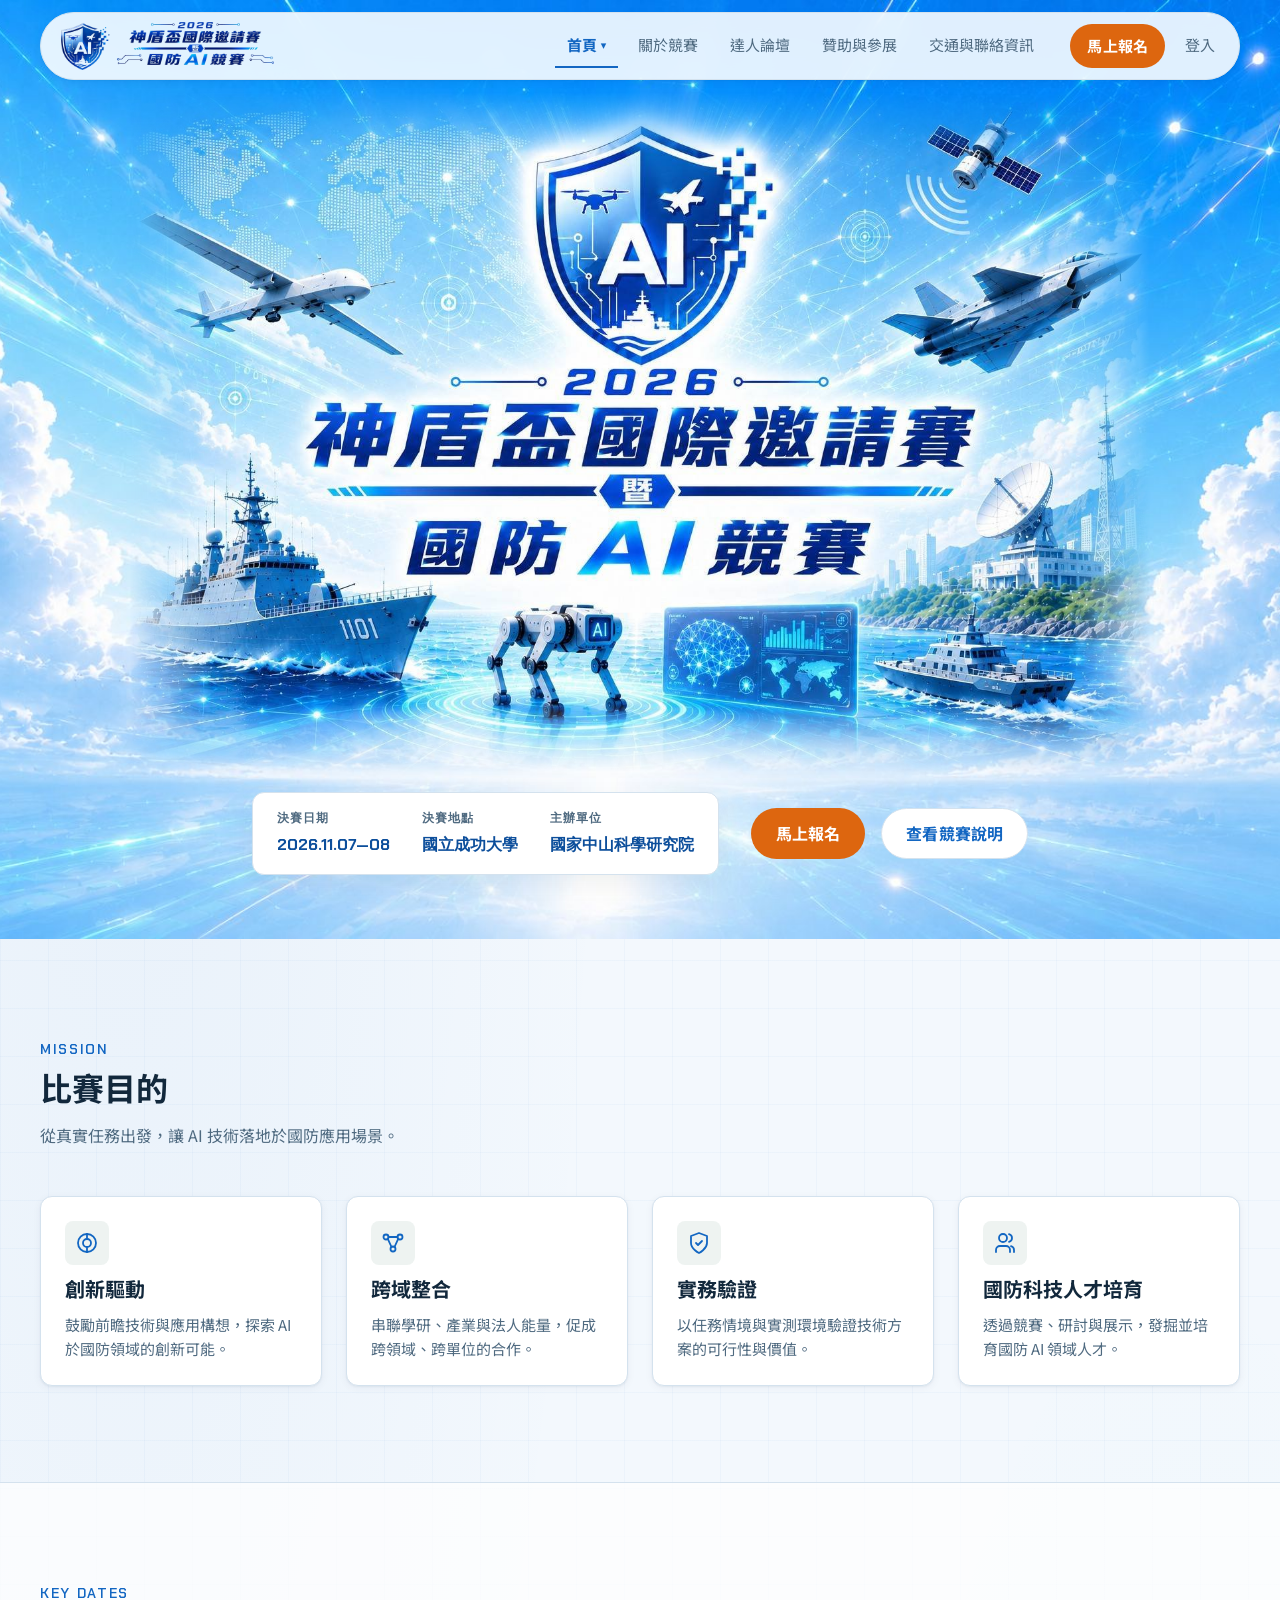
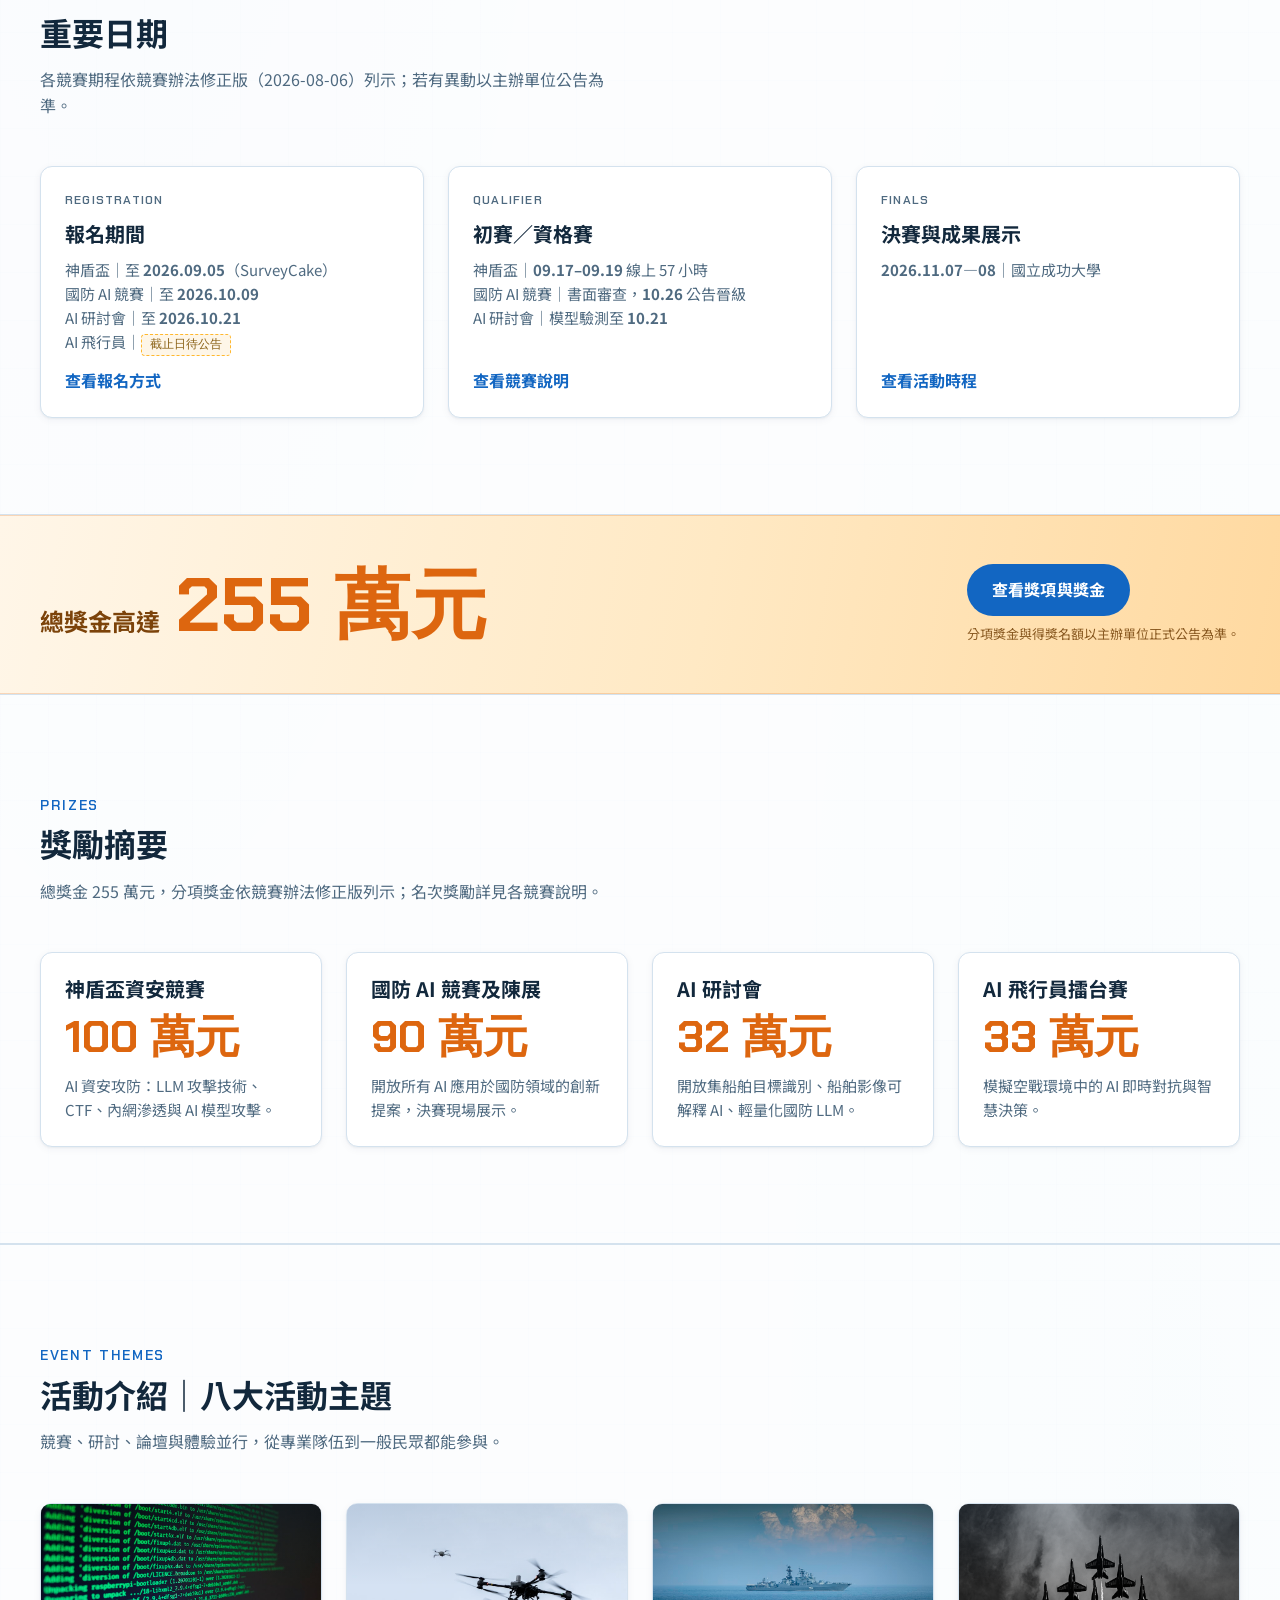
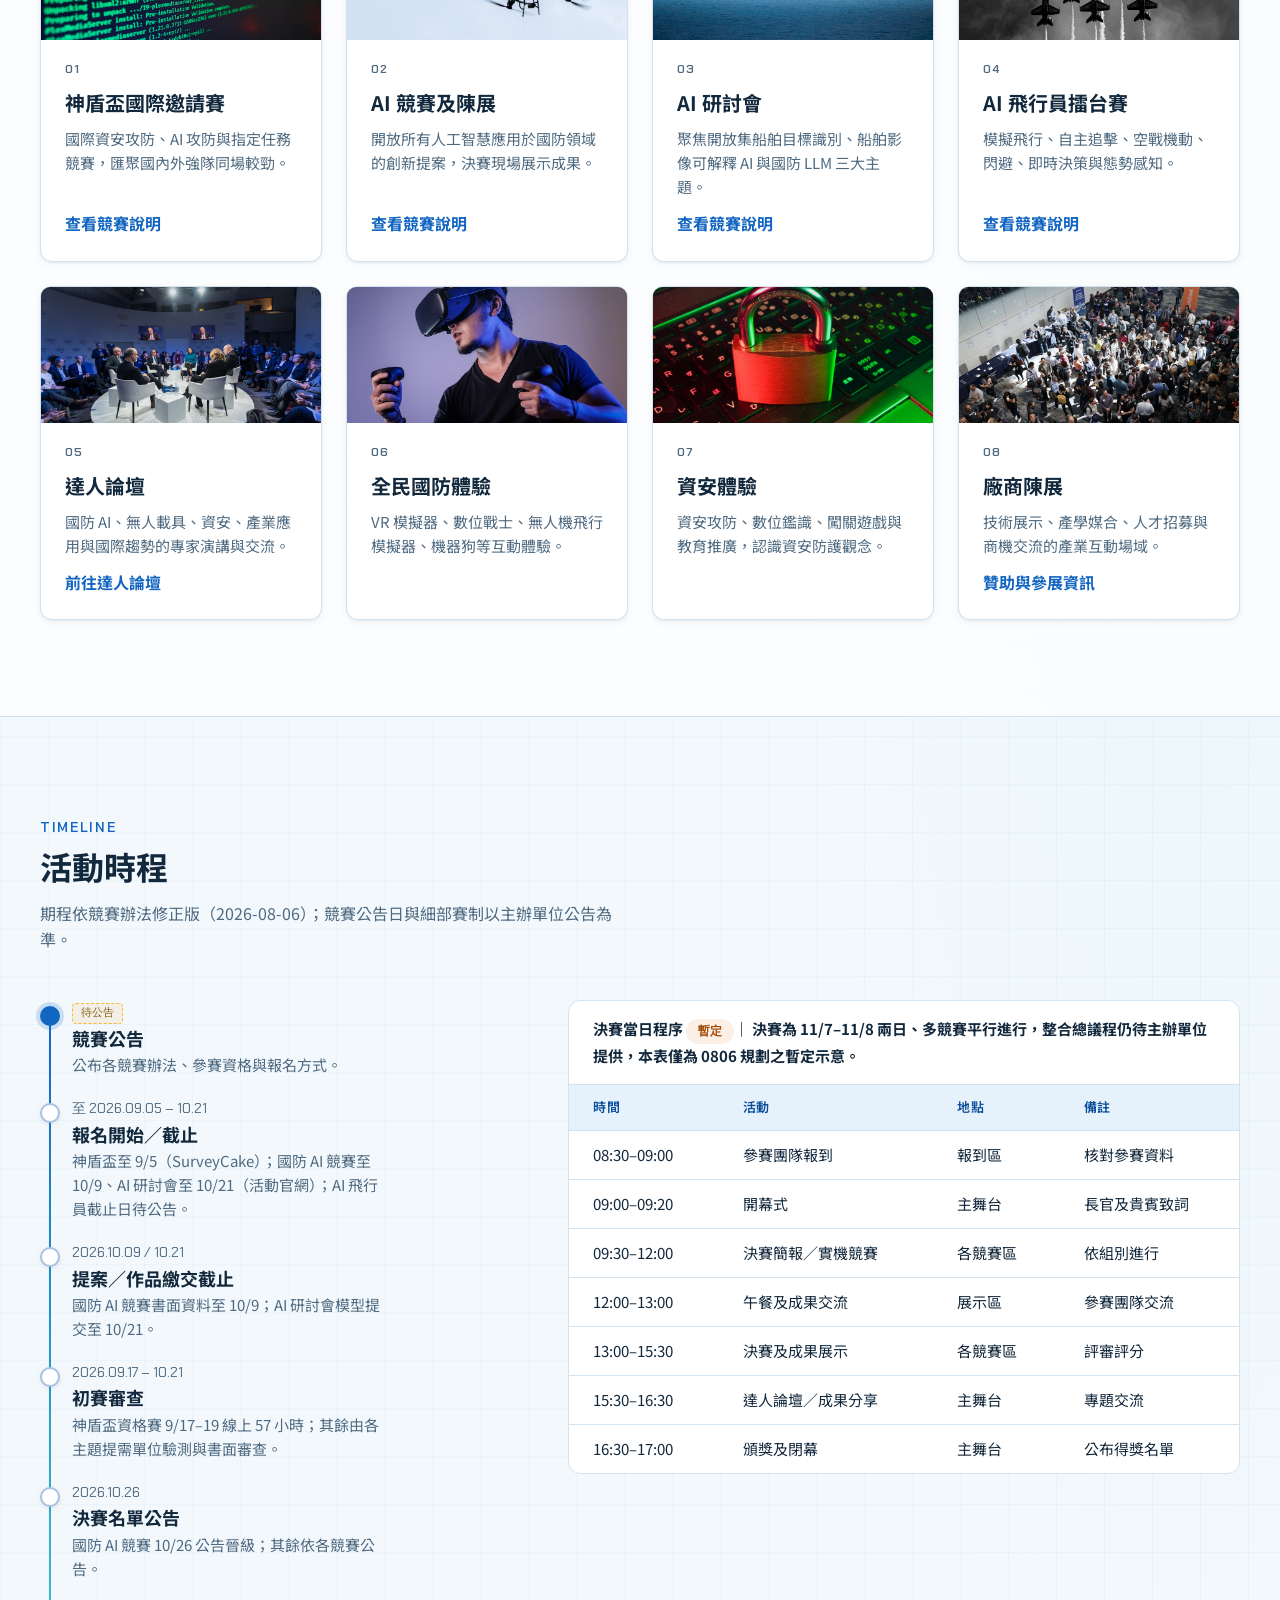
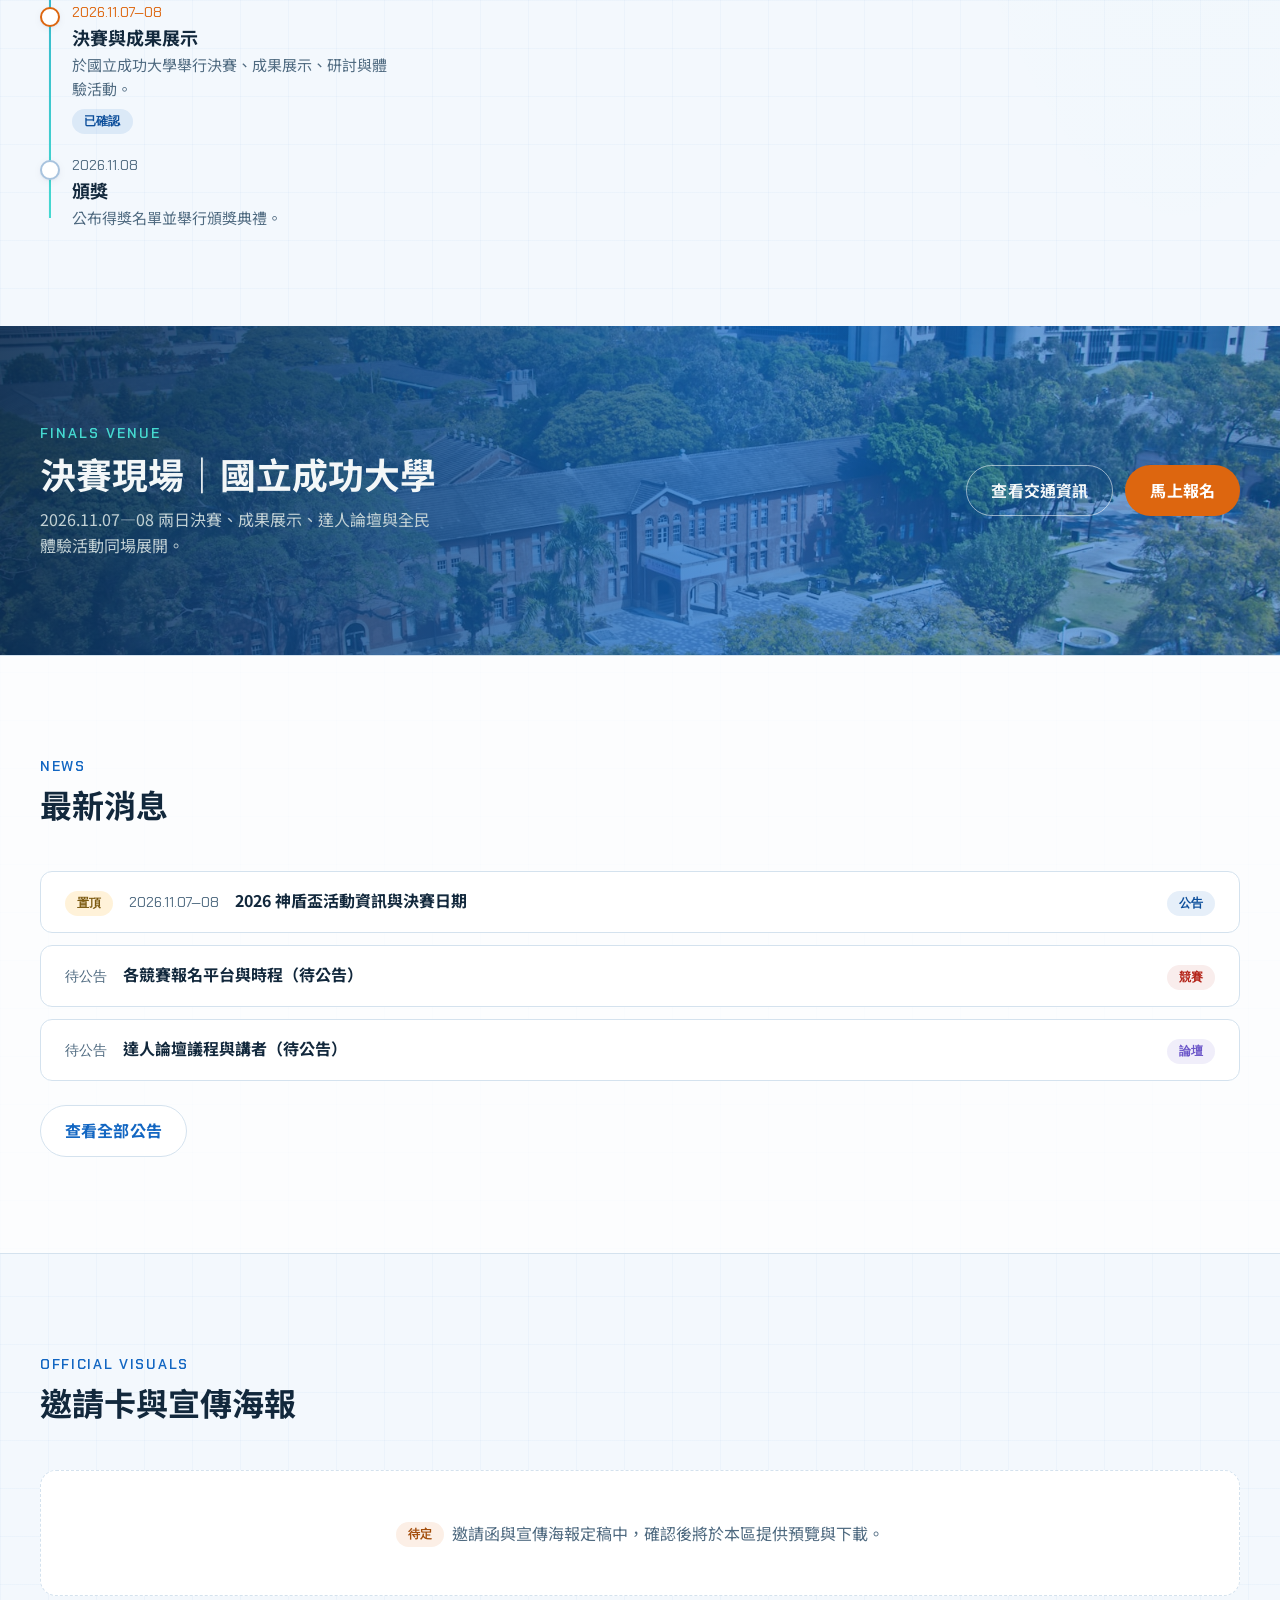
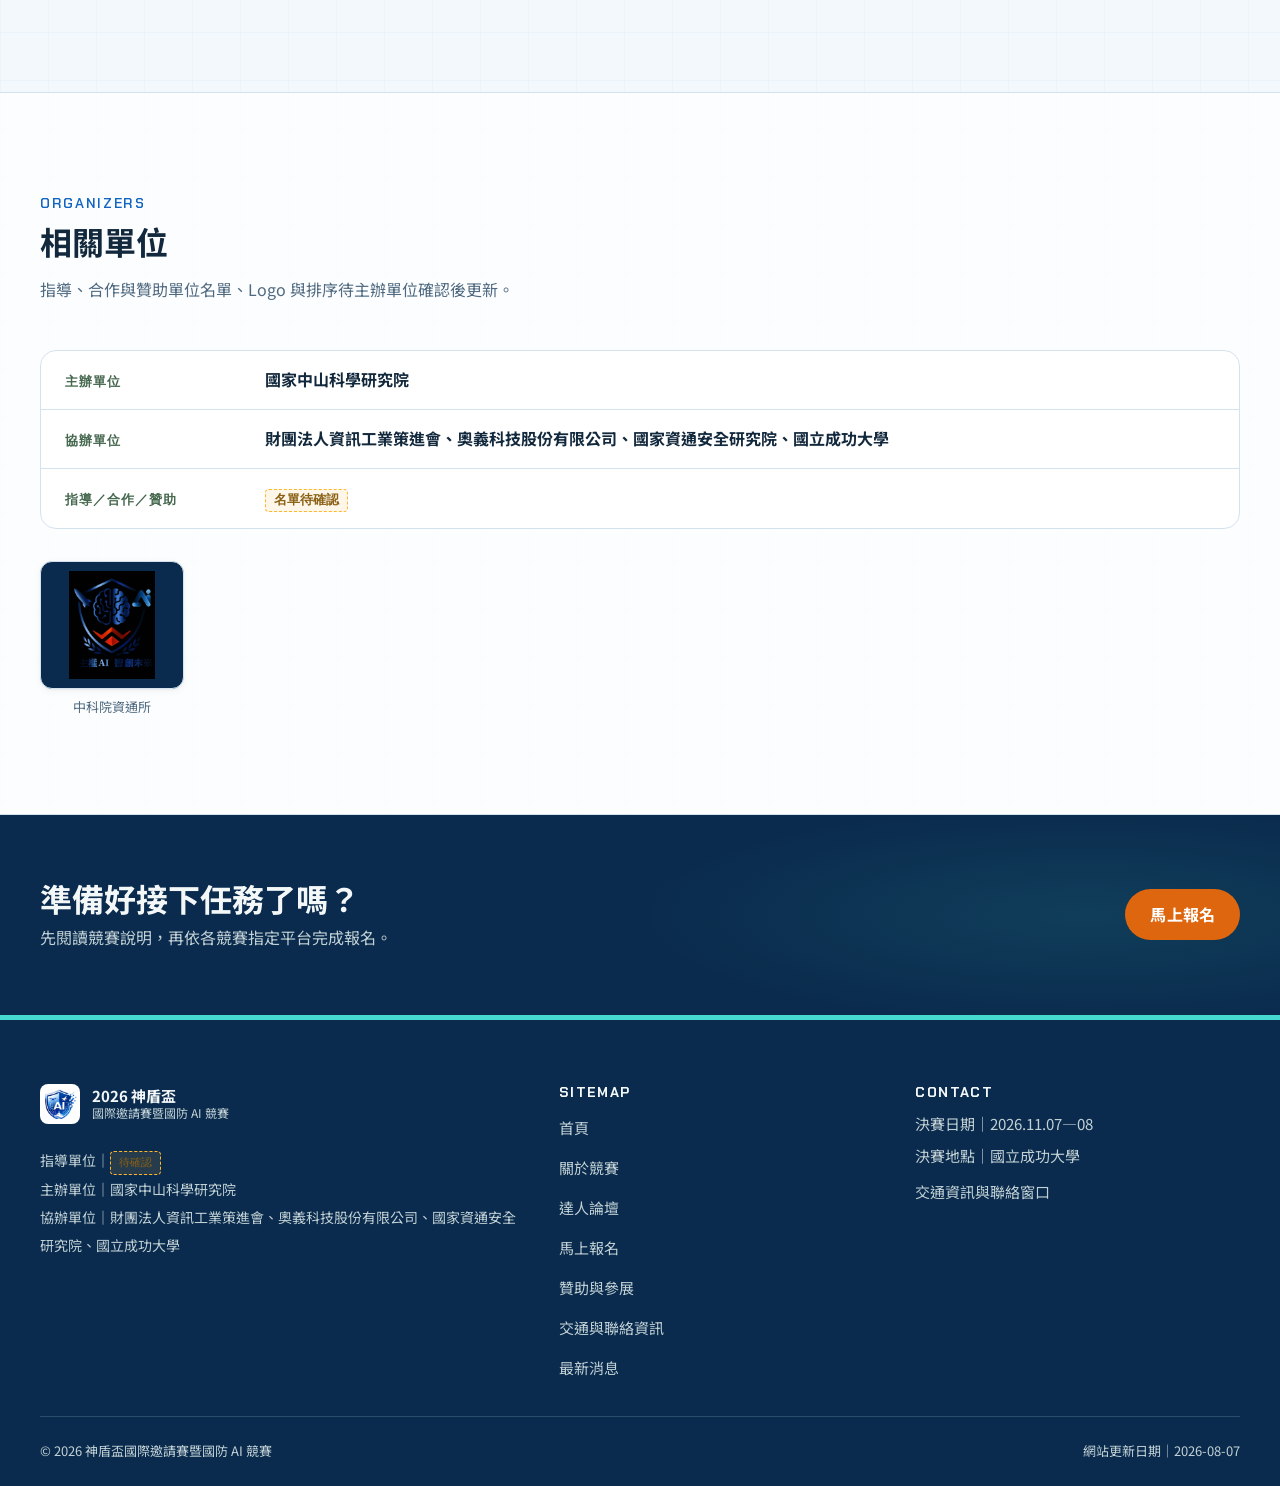
==== commit 6791eb6d: "Header: single register-now pill with plain-text login link after it Co-Authored-By: Claude Fable 5 " ====
--- a/html/index.html
+++ b/html/index.html
@@ -43,10 +43,8 @@
           <li><a class="site-nav__link" href="sponsors.html">贊助與參展</a></li>
           <li><a class="site-nav__link" href="transport-contact.html">交通與聯絡資訊</a></li>
         </ul>
-        <div class="nav-cta">
-          <a class="btn btn--secondary btn--sm" href="account.html" data-auth-entry>登入</a>
-          <a class="btn btn--primary btn--sm" href="register.html">馬上報名</a>
-        </div>
+        <a class="btn btn--primary btn--sm" href="register.html">馬上報名</a>
+        <a class="site-nav__link" href="account.html" data-auth-entry>登入</a>
       </nav>
     </div>
   </header>
--- a/css/main.css
+++ b/css/main.css
@@ -3214,43 +3214,15 @@
 /* --------------------------------------------------------------------------
    19. 會員登入（展示模式）：導覽列入口、專區登入關卡與登入狀態
    -------------------------------------------------------------------------- */
-/* 導覽列 CTA：「登入」＋「馬上報名」整合為一顆分段膠囊 */
-.nav-cta {
-  display: inline-flex;
-  align-items: stretch;
-  background: var(--color-white);
-  border: 1px solid var(--color-line);
-  border-radius: var(--radius-pill);
-  overflow: hidden;
-}
-
-.nav-cta .btn {
-  border: 0;
-  border-radius: 0;
-}
-
-.nav-cta .btn:active {
-  transform: none;
-}
-
-.nav-cta .btn:focus-visible {
-  box-shadow: inset 0 0 0 2px rgba(18, 102, 194, 0.4);
-}
-
-.nav-cta .btn--secondary:hover,
-.nav-cta .btn--secondary:focus-visible {
-  background: var(--color-sky);
+/* 導覽列：「馬上報名」單顆膠囊 CTA，「登入」為其右側文字連結 */
+.site-nav > [data-auth-entry] {
+  margin-inline-start: calc(-1 * var(--space-4));
 }
 
 @media (max-width: 63.9375rem) {
-  .site-nav .nav-cta {
-    margin-block-start: var(--space-4);
-    inline-size: 100%;
-  }
-
-  .site-nav .nav-cta .btn {
-    flex: 1;
-    margin-block-start: 0;
+  .site-nav > [data-auth-entry] {
+    margin-inline-start: 0;
+    margin-block-start: var(--space-2);
   }
 }
 
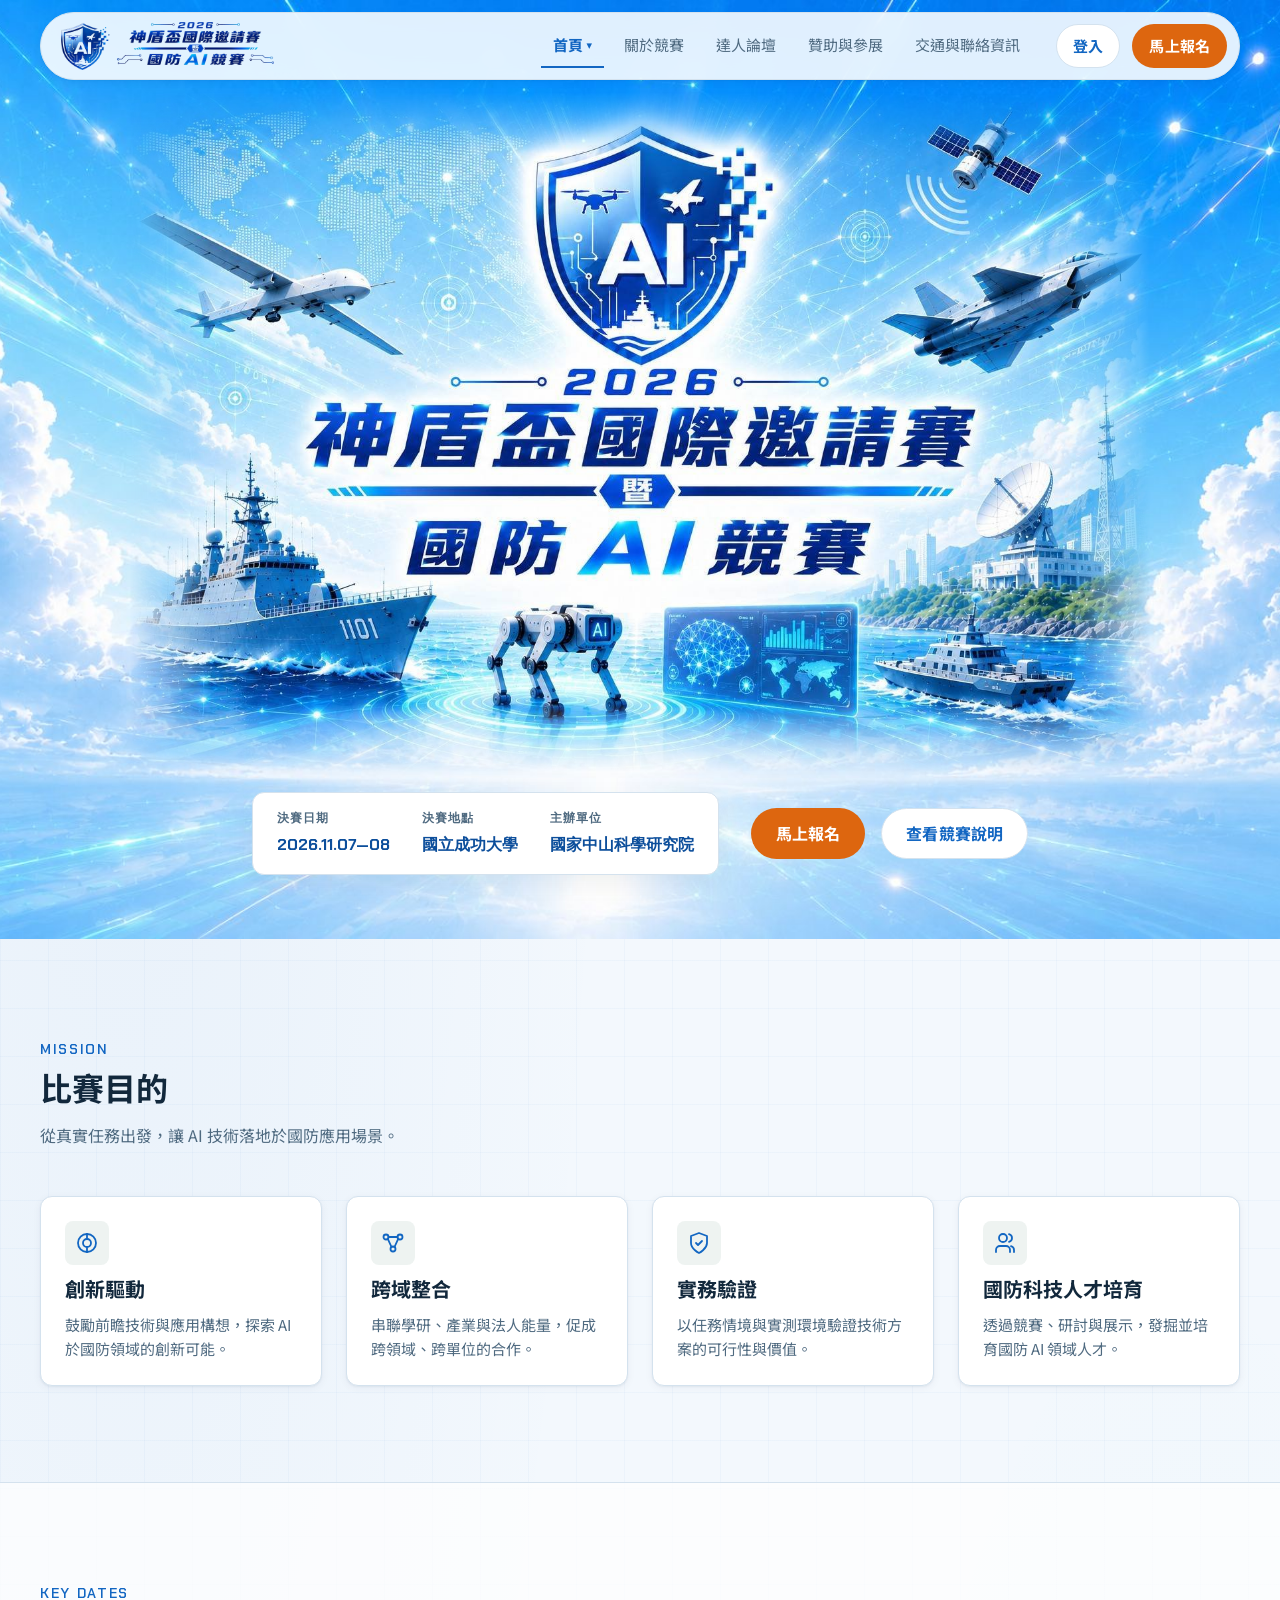
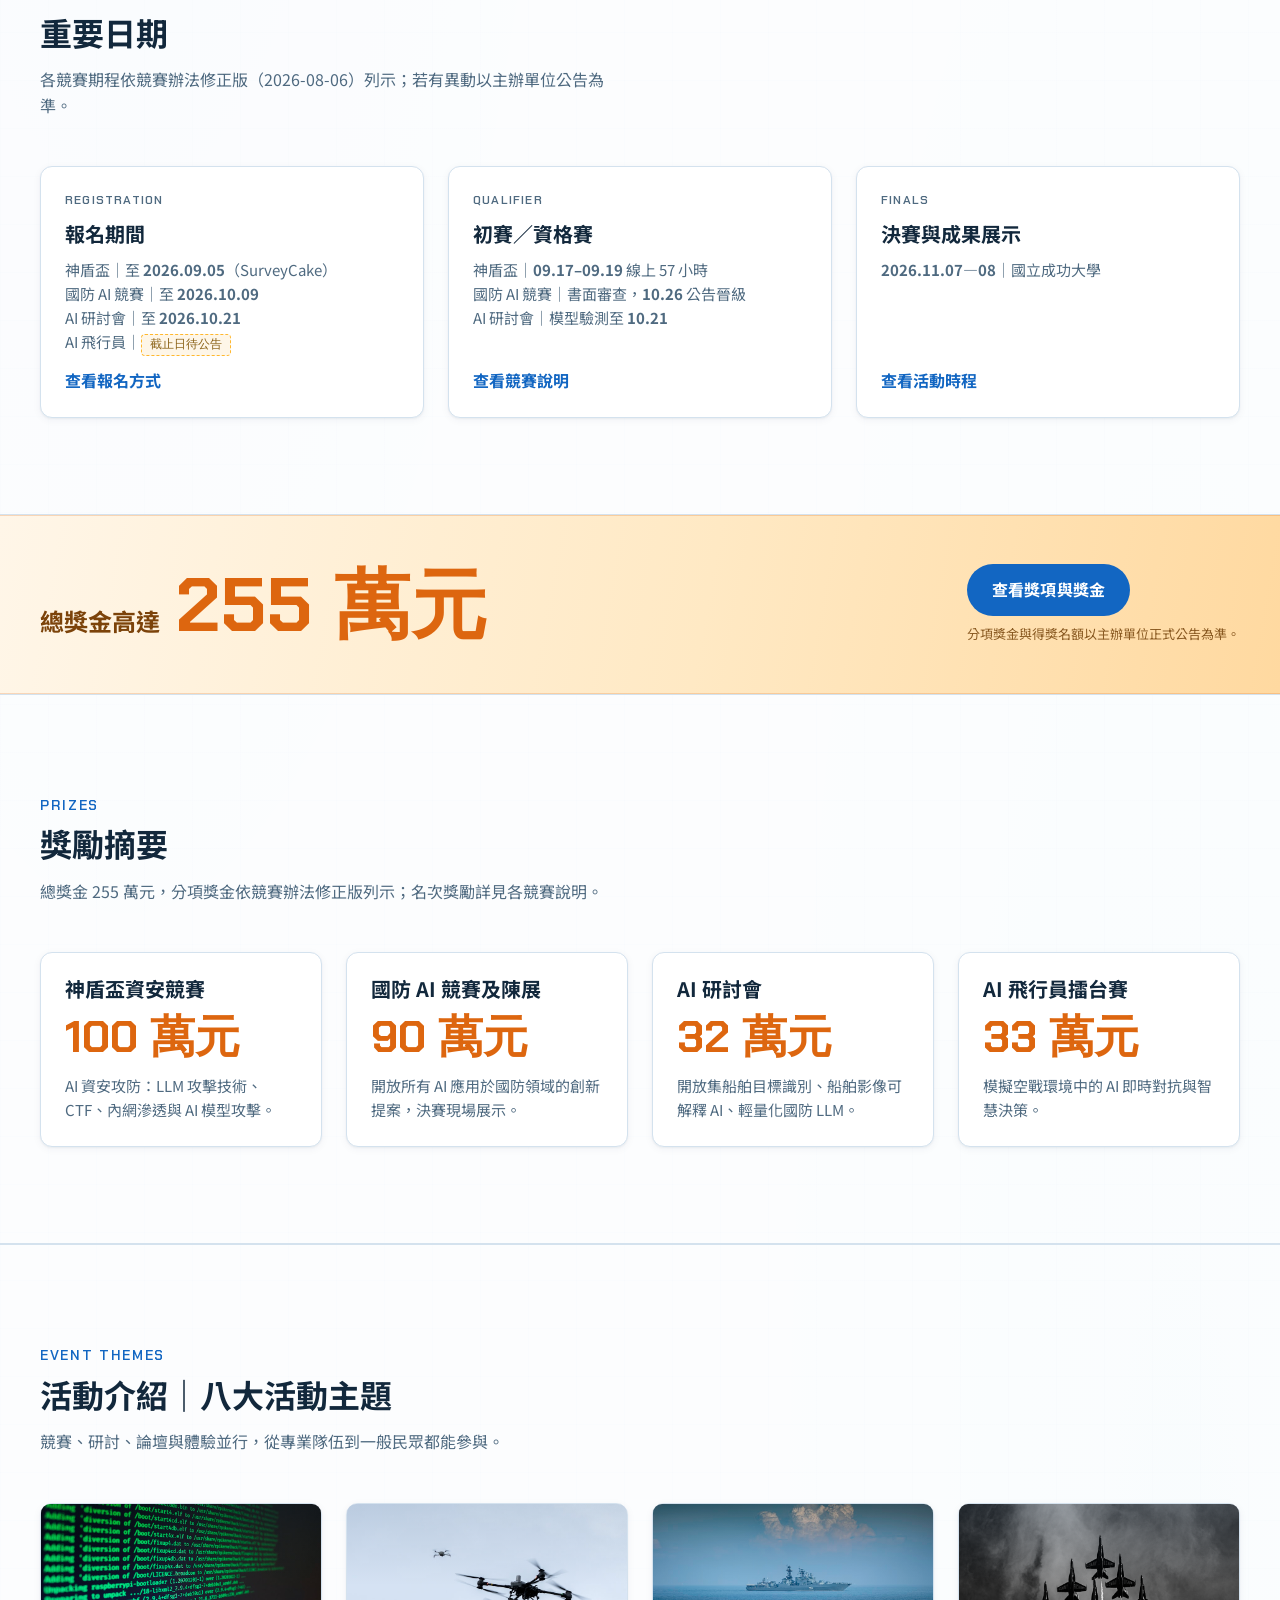
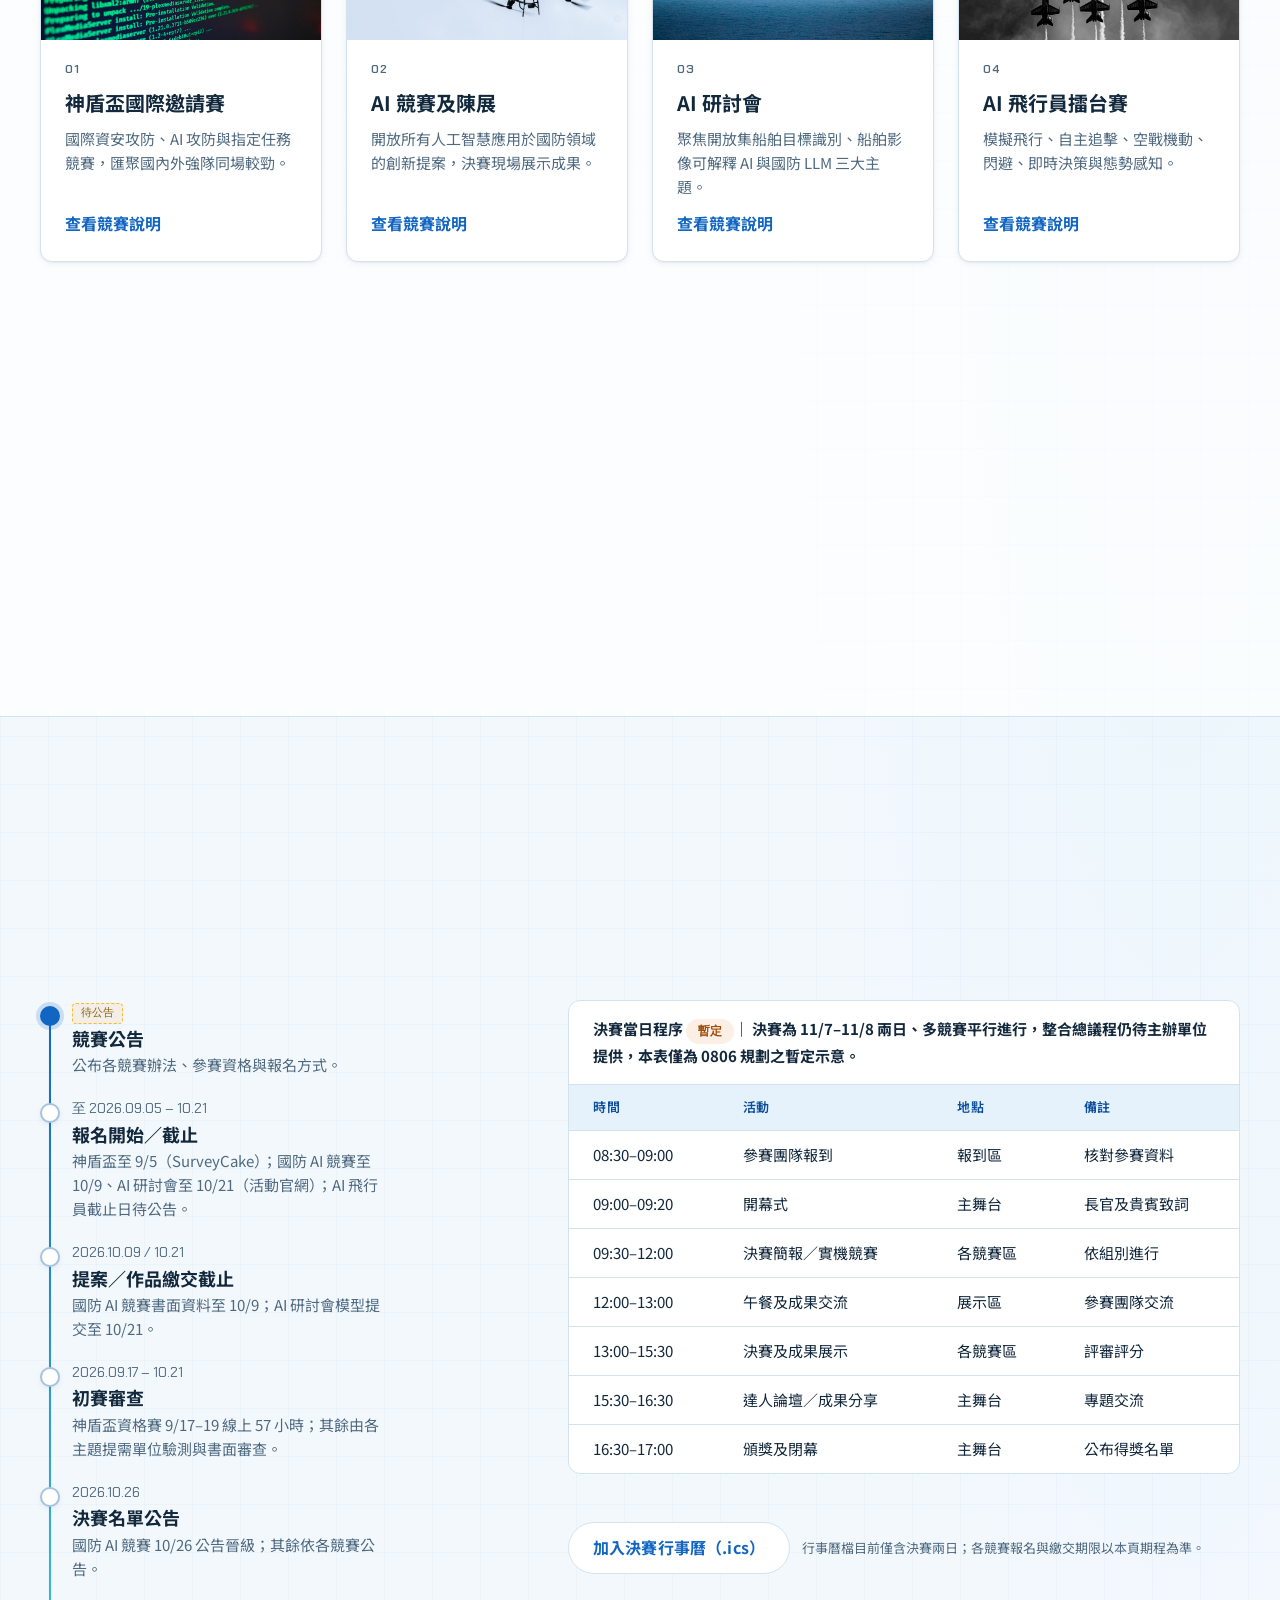
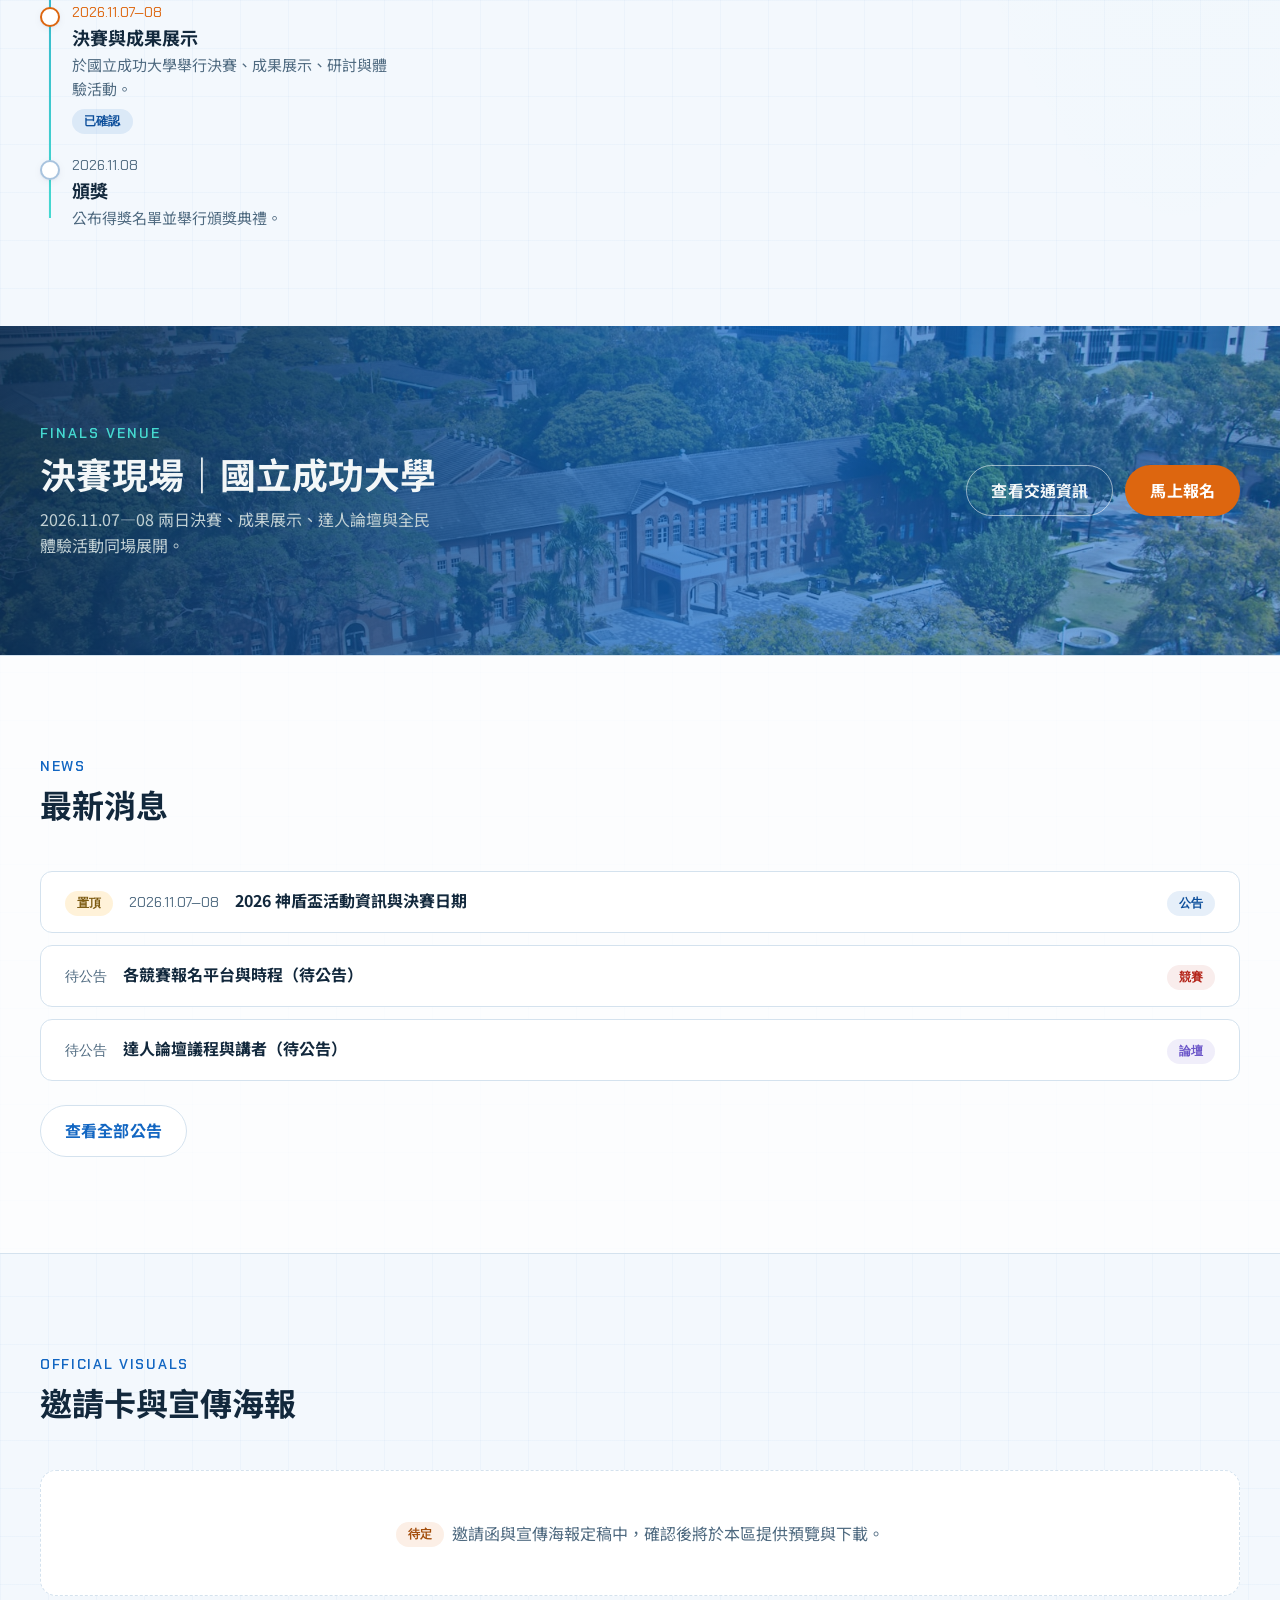
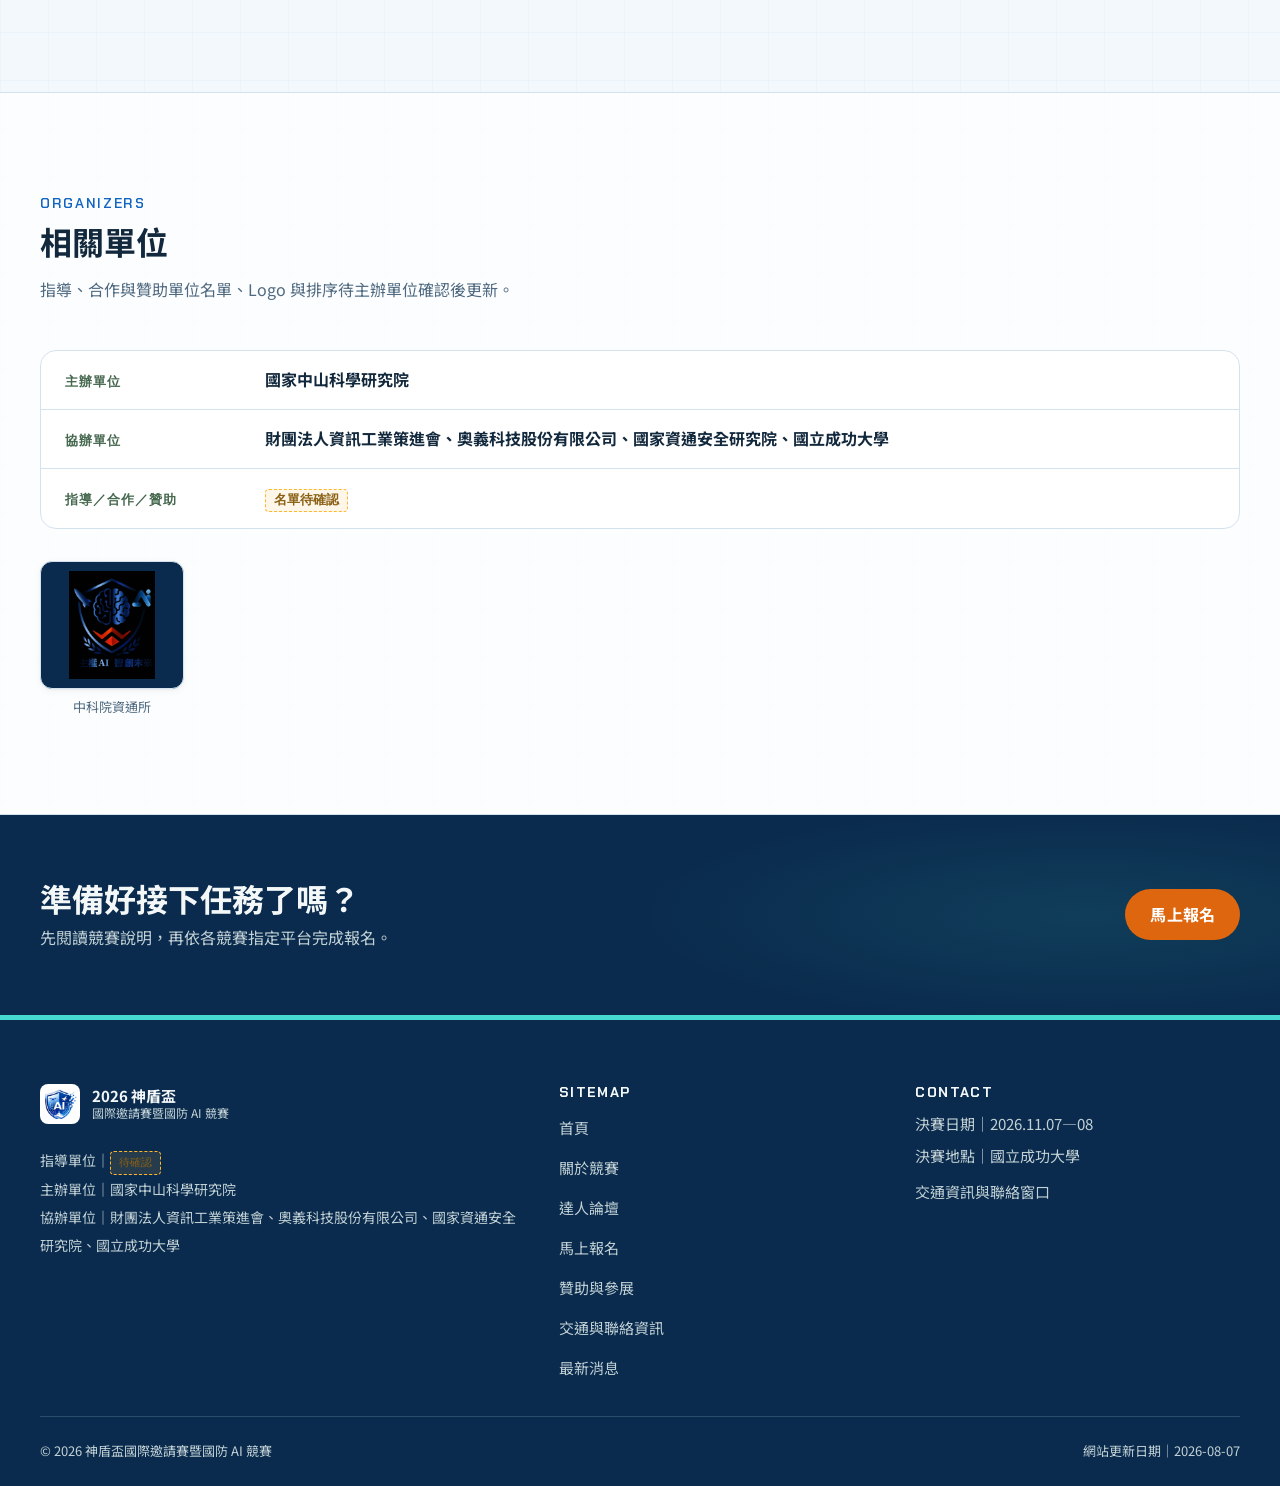
==== commit 041bbf58: "Restore header to two pill buttons: login + register-now Co-Authored-By: Claude Fable 5 <noreply@ant" ====
--- a/html/index.html
+++ b/html/index.html
@@ -43,8 +43,8 @@
           <li><a class="site-nav__link" href="sponsors.html">贊助與參展</a></li>
           <li><a class="site-nav__link" href="transport-contact.html">交通與聯絡資訊</a></li>
         </ul>
+        <a class="btn btn--secondary btn--sm" href="account.html" data-auth-entry>登入</a>
         <a class="btn btn--primary btn--sm" href="register.html">馬上報名</a>
-        <a class="site-nav__link" href="account.html" data-auth-entry>登入</a>
       </nav>
     </div>
   </header>
--- a/css/main.css
+++ b/css/main.css
@@ -3214,15 +3214,14 @@
 /* --------------------------------------------------------------------------
    19. 會員登入（展示模式）：導覽列入口、專區登入關卡與登入狀態
    -------------------------------------------------------------------------- */
-/* 導覽列：「馬上報名」單顆膠囊 CTA，「登入」為其右側文字連結 */
-.site-nav > [data-auth-entry] {
-  margin-inline-start: calc(-1 * var(--space-4));
+/* 導覽列「登入」與「馬上報名」兩鈕間距收窄一點 */
+.site-nav [data-auth-entry] {
+  margin-inline-end: calc(-1 * var(--space-3));
 }
 
 @media (max-width: 63.9375rem) {
-  .site-nav > [data-auth-entry] {
-    margin-inline-start: 0;
-    margin-block-start: var(--space-2);
+  .site-nav [data-auth-entry] {
+    margin-inline-end: 0;
   }
 }
 
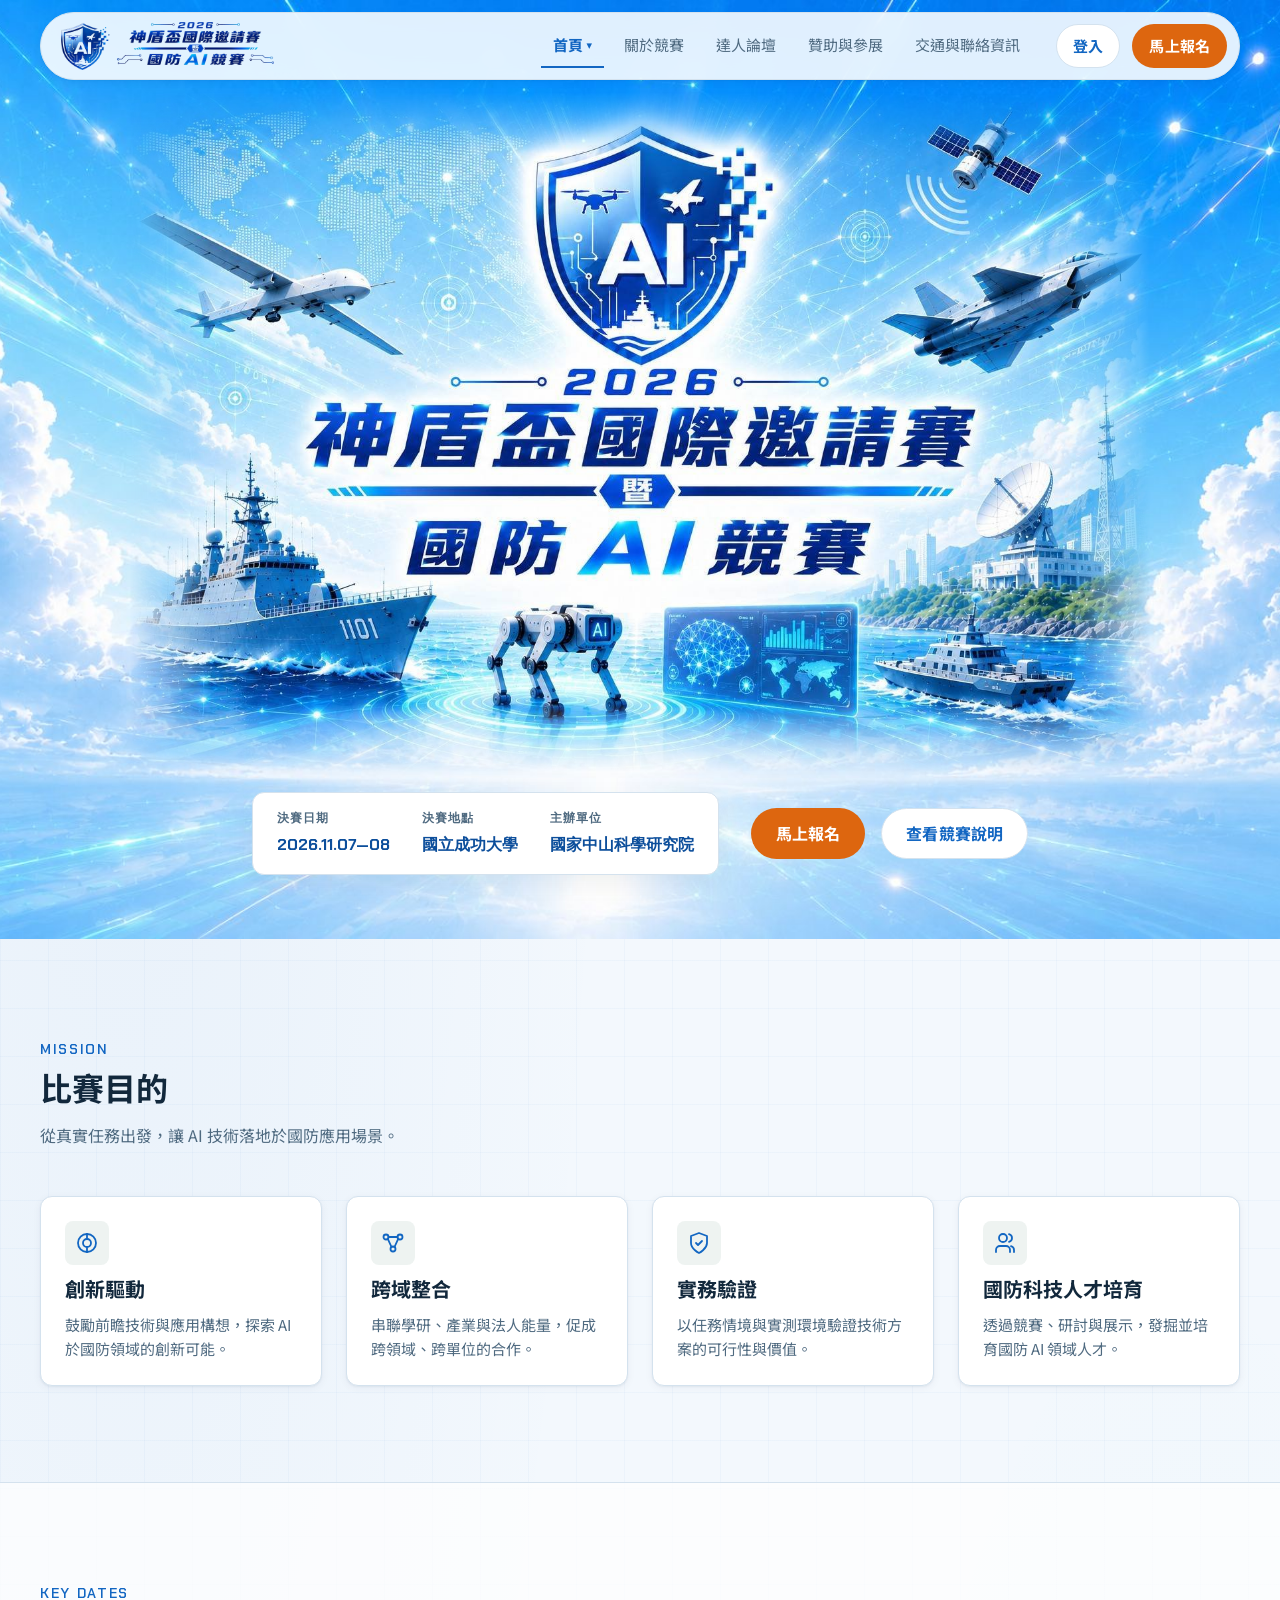
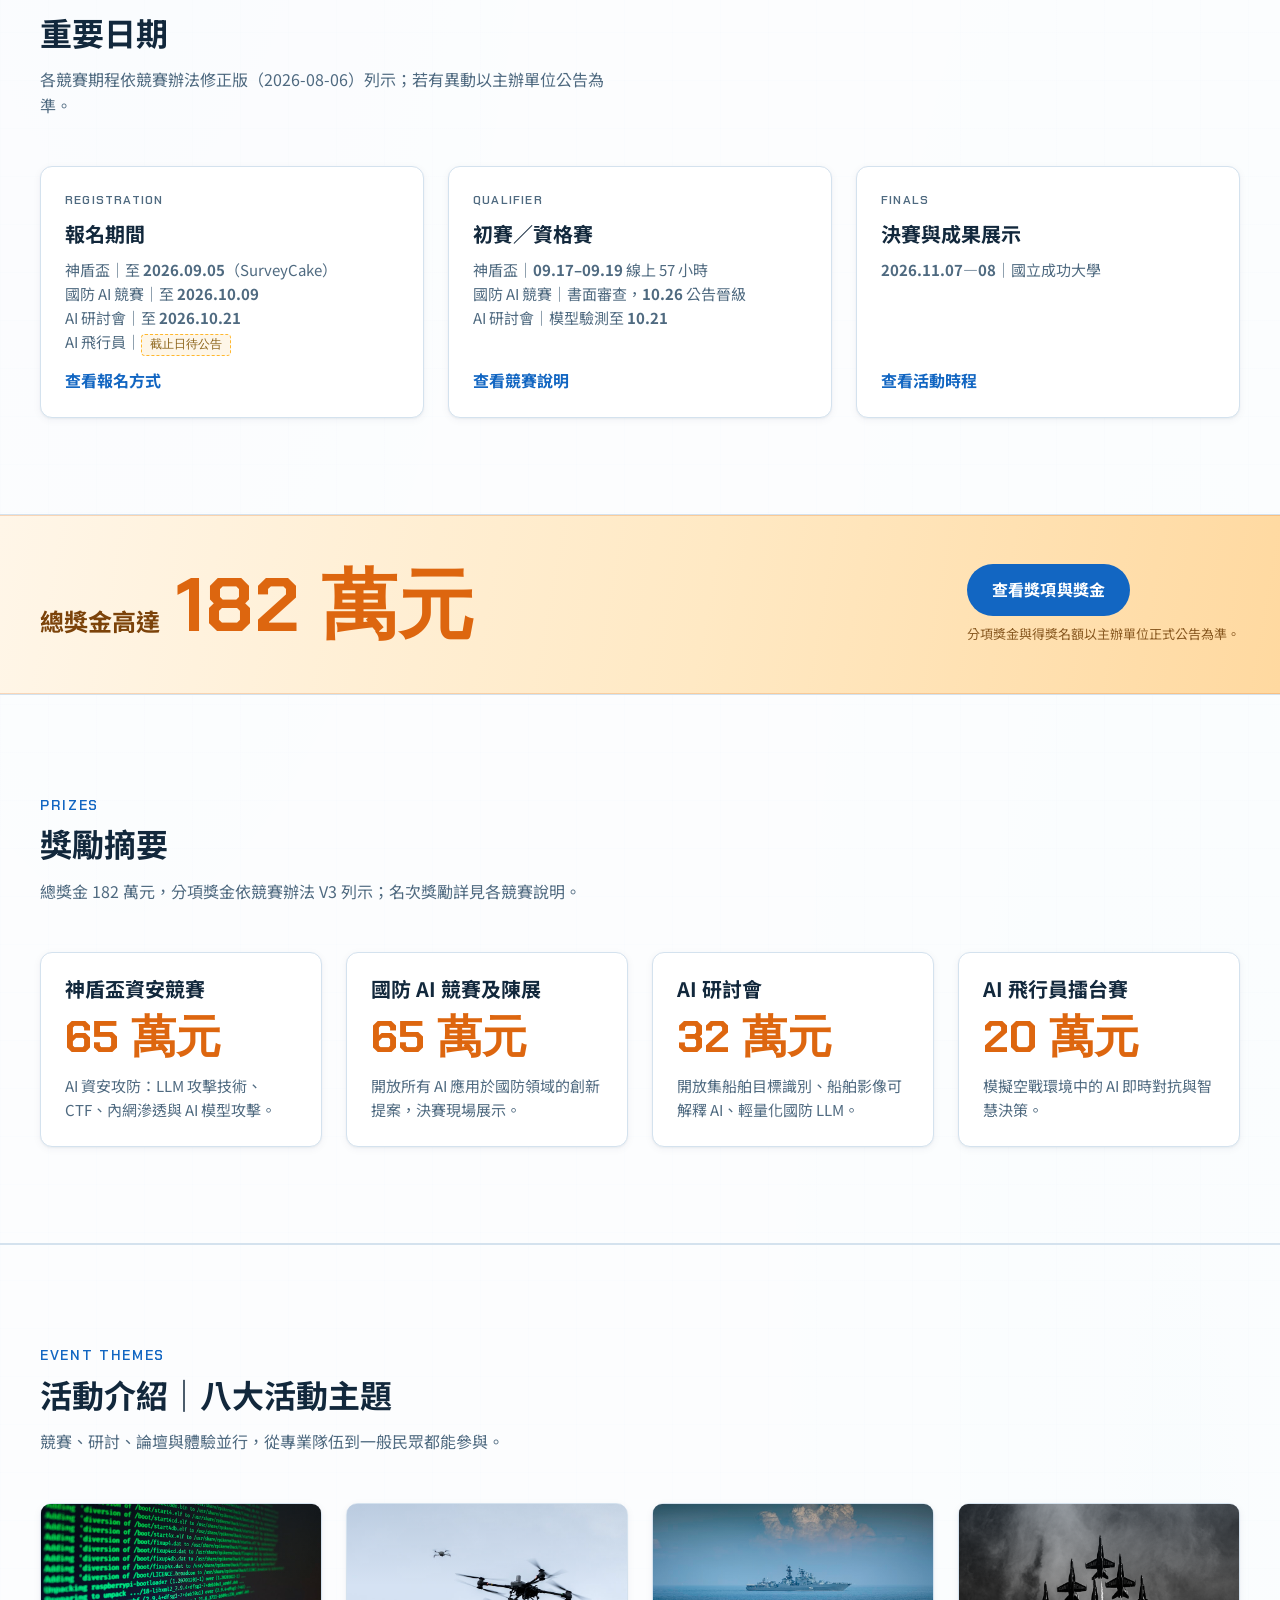
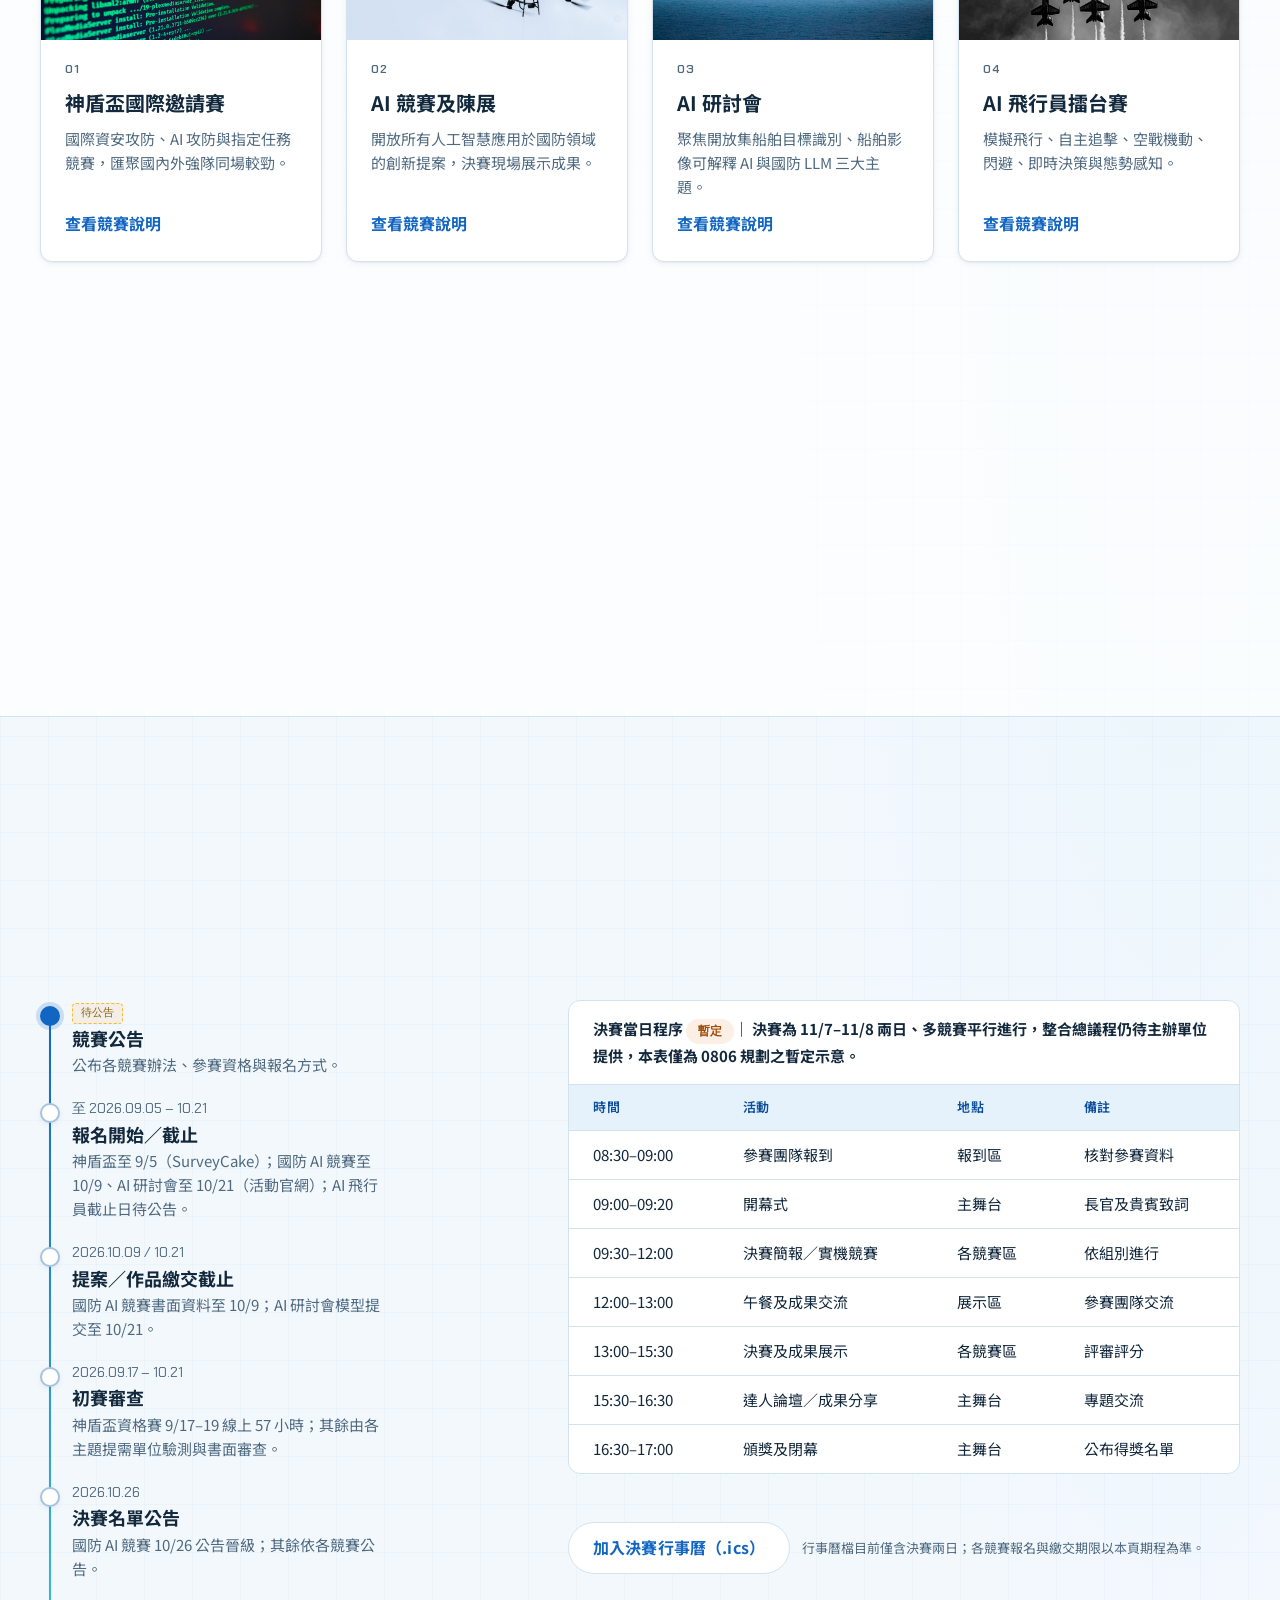
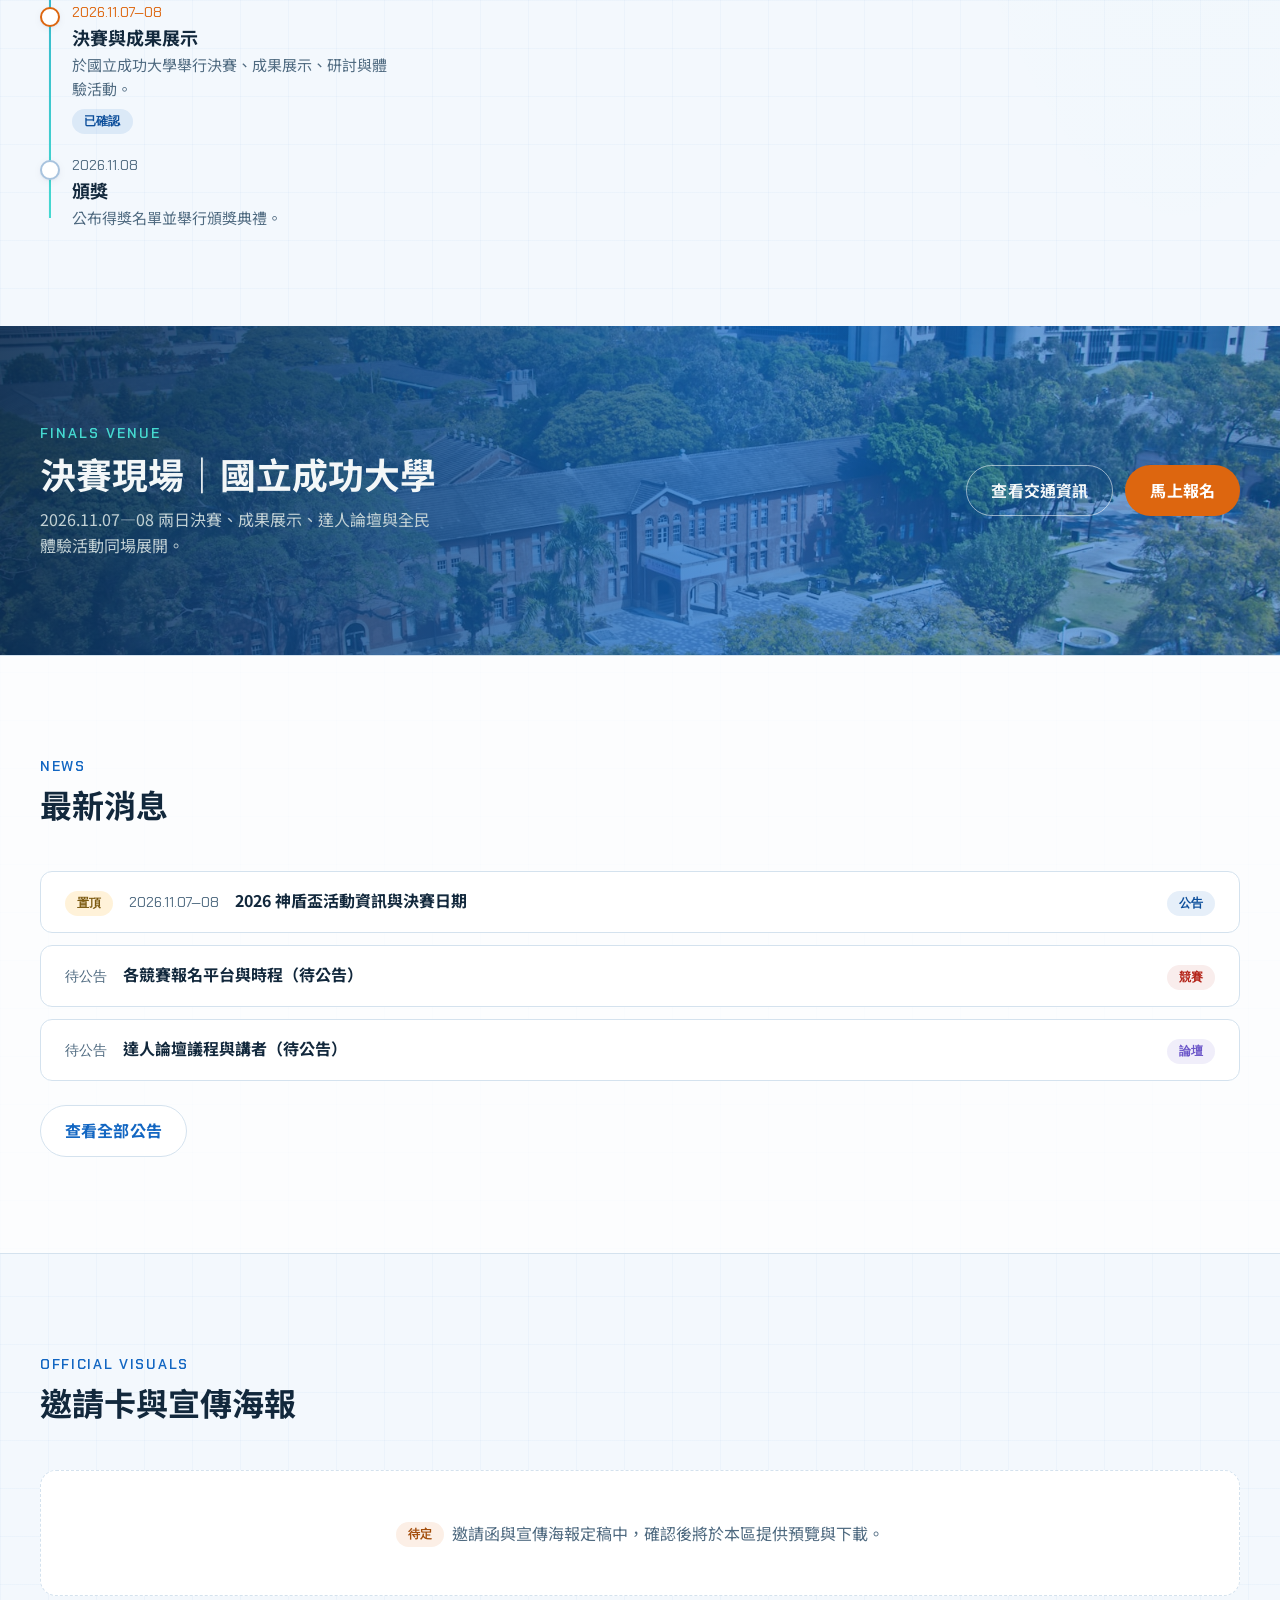
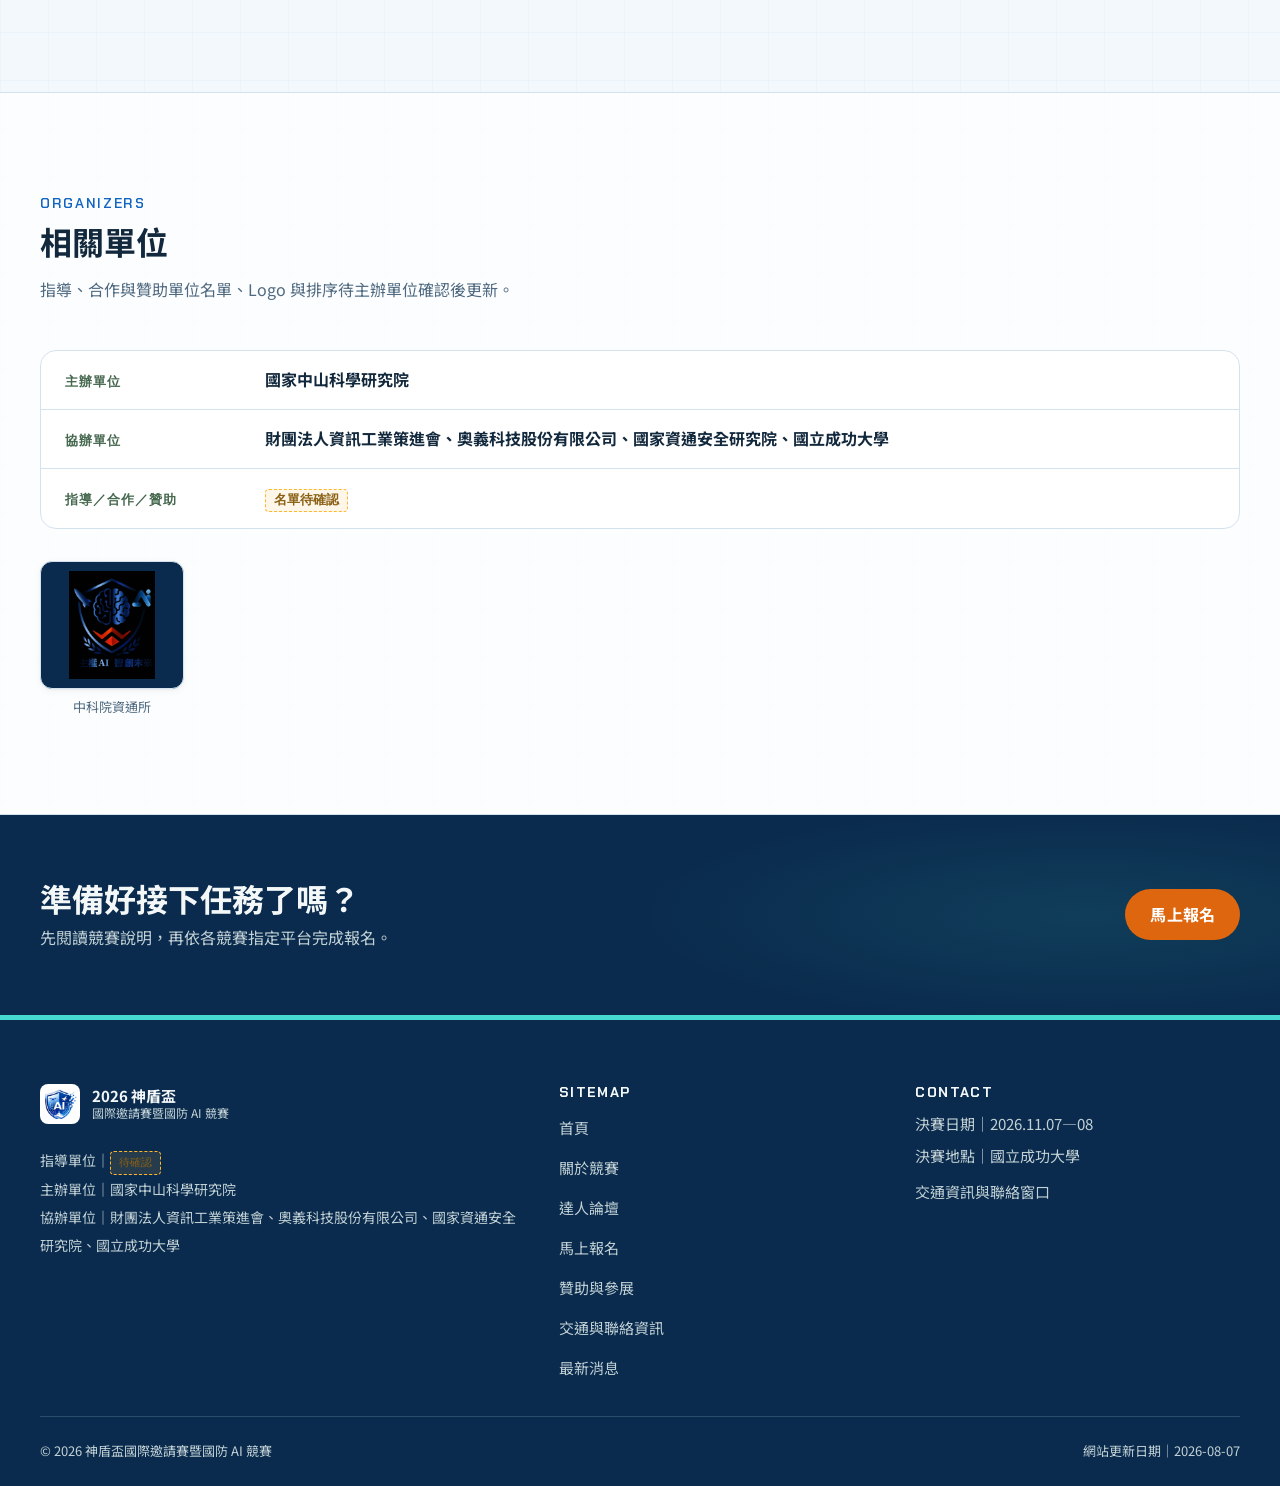
==== commit 3d1fdaae: "Update prizes to competition rules V3: total 182萬 (65/20/32/65) Shield Cup drops to 65萬 with new ran" ====
--- a/html/index.html
+++ b/html/index.html
@@ -178,7 +178,7 @@
       <div class="container prize-banner__inner">
         <p class="prize-banner__text">
           <span class="prize-banner__label">總獎金高達</span>
-          <span class="prize-banner__value" data-config="prizes.totalText">255 萬元</span>
+          <span class="prize-banner__value" data-config="prizes.totalText">182 萬元</span>
         </p>
         <div class="prize-banner__side">
           <a class="btn btn--primary-light" href="competition.html">查看獎項與獎金</a>
@@ -193,18 +193,18 @@
         <header class="section-header reveal">
           <p class="section-eyebrow">PRIZES</p>
           <h2 class="section-title" id="prize-title">獎勵摘要</h2>
-          <p class="section-lede">總獎金 255 萬元，分項獎金依競賽辦法修正版列示；名次獎勵詳見各競賽說明。</p>
+          <p class="section-lede">總獎金 182 萬元，分項獎金依競賽辦法 V3 列示；名次獎勵詳見各競賽說明。</p>
         </header>
 
         <div class="card-grid card-grid--4">
           <article class="card reveal">
             <h3 class="card__title" data-config="prizes.items.shieldCup.name">神盾盃資安競賽</h3>
-            <p class="prize-card__value" data-config="prizes.items.shieldCup.totalText">100 萬元</p>
+            <p class="prize-card__value" data-config="prizes.items.shieldCup.totalText">65 萬元</p>
             <p class="card__body">AI 資安攻防：LLM 攻擊技術、CTF、內網滲透與 AI 模型攻擊。</p>
           </article>
           <article class="card reveal">
             <h3 class="card__title" data-config="prizes.items.defenseAi.name">國防 AI 競賽及陳展</h3>
-            <p class="prize-card__value" data-config="prizes.items.defenseAi.totalText">90 萬元</p>
+            <p class="prize-card__value" data-config="prizes.items.defenseAi.totalText">65 萬元</p>
             <p class="card__body">開放所有 AI 應用於國防領域的創新提案，決賽現場展示。</p>
           </article>
           <article class="card reveal">
@@ -214,7 +214,7 @@
           </article>
           <article class="card reveal">
             <h3 class="card__title" data-config="prizes.items.aiPilot.name">AI 飛行員擂台賽</h3>
-            <p class="prize-card__value" data-config="prizes.items.aiPilot.totalText">33 萬元</p>
+            <p class="prize-card__value" data-config="prizes.items.aiPilot.totalText">20 萬元</p>
             <p class="card__body">模擬空戰環境中的 AI 即時對抗與智慧決策。</p>
           </article>
         </div>
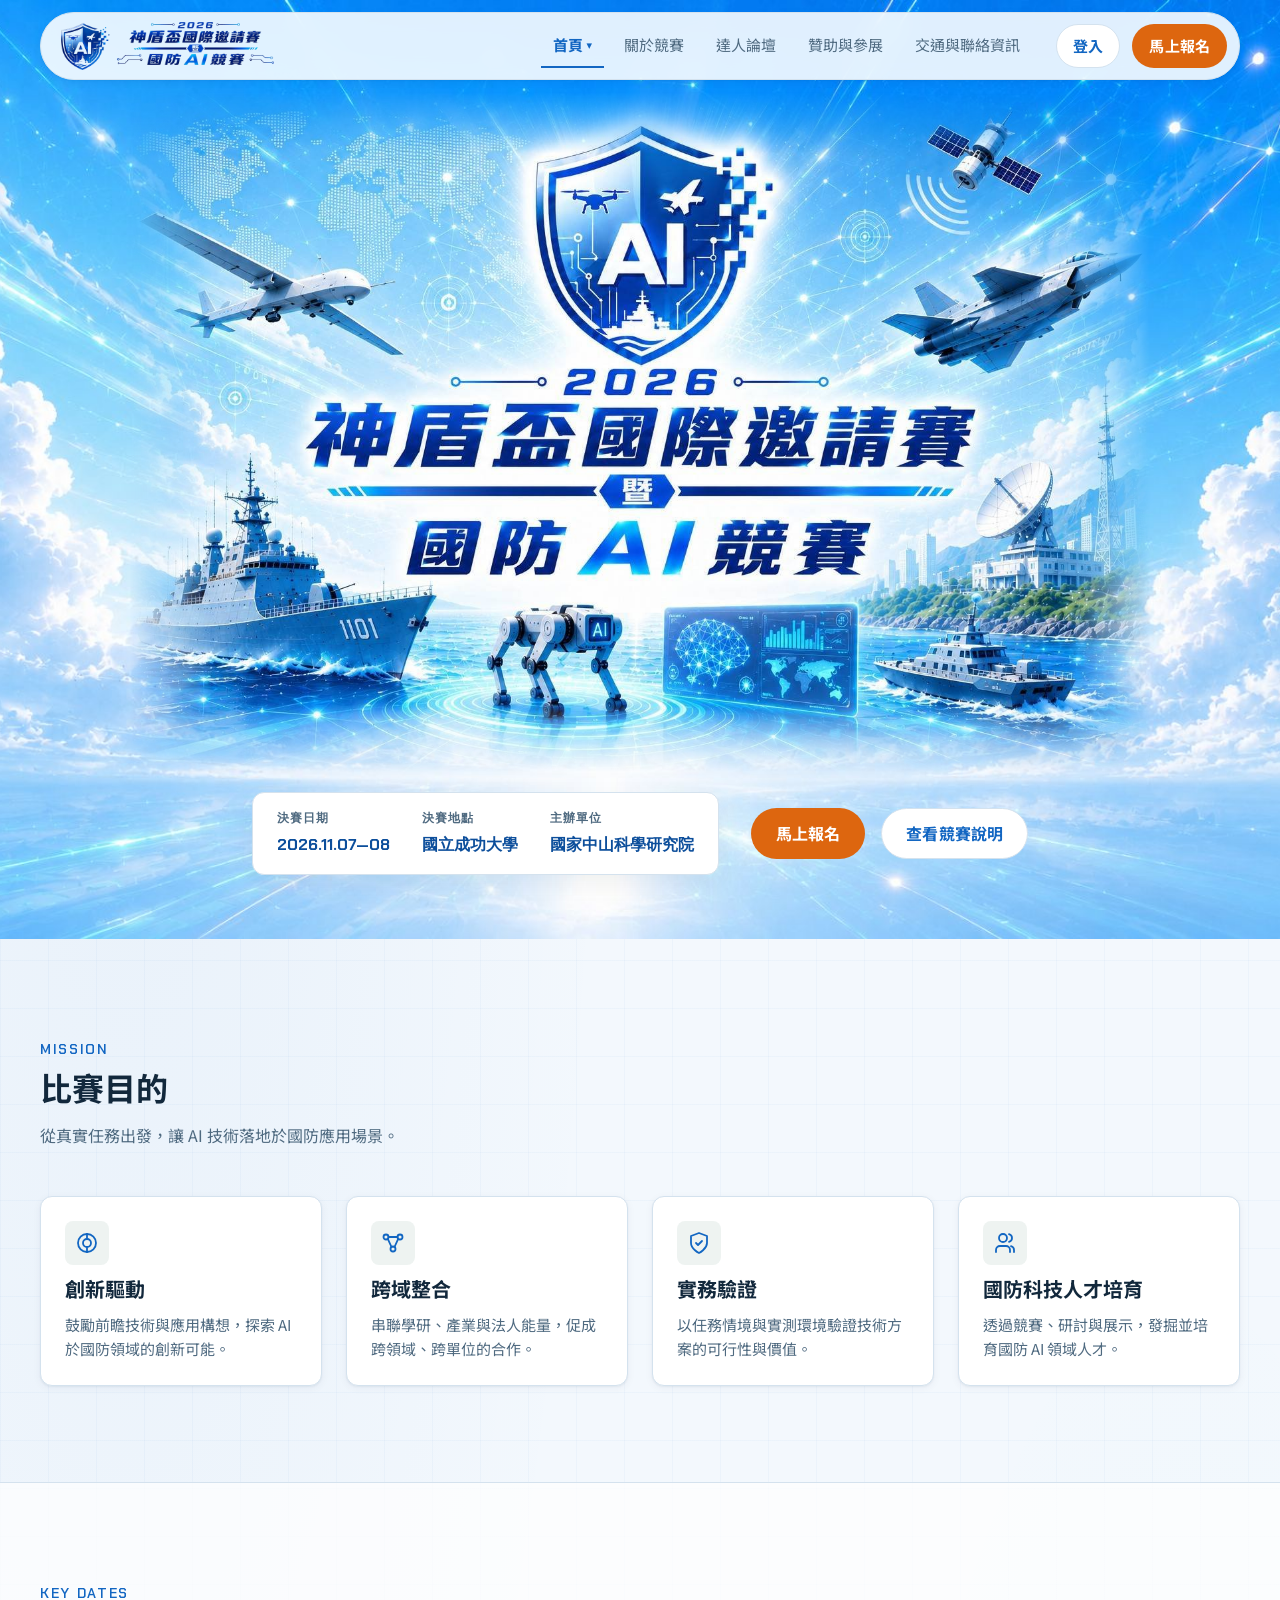
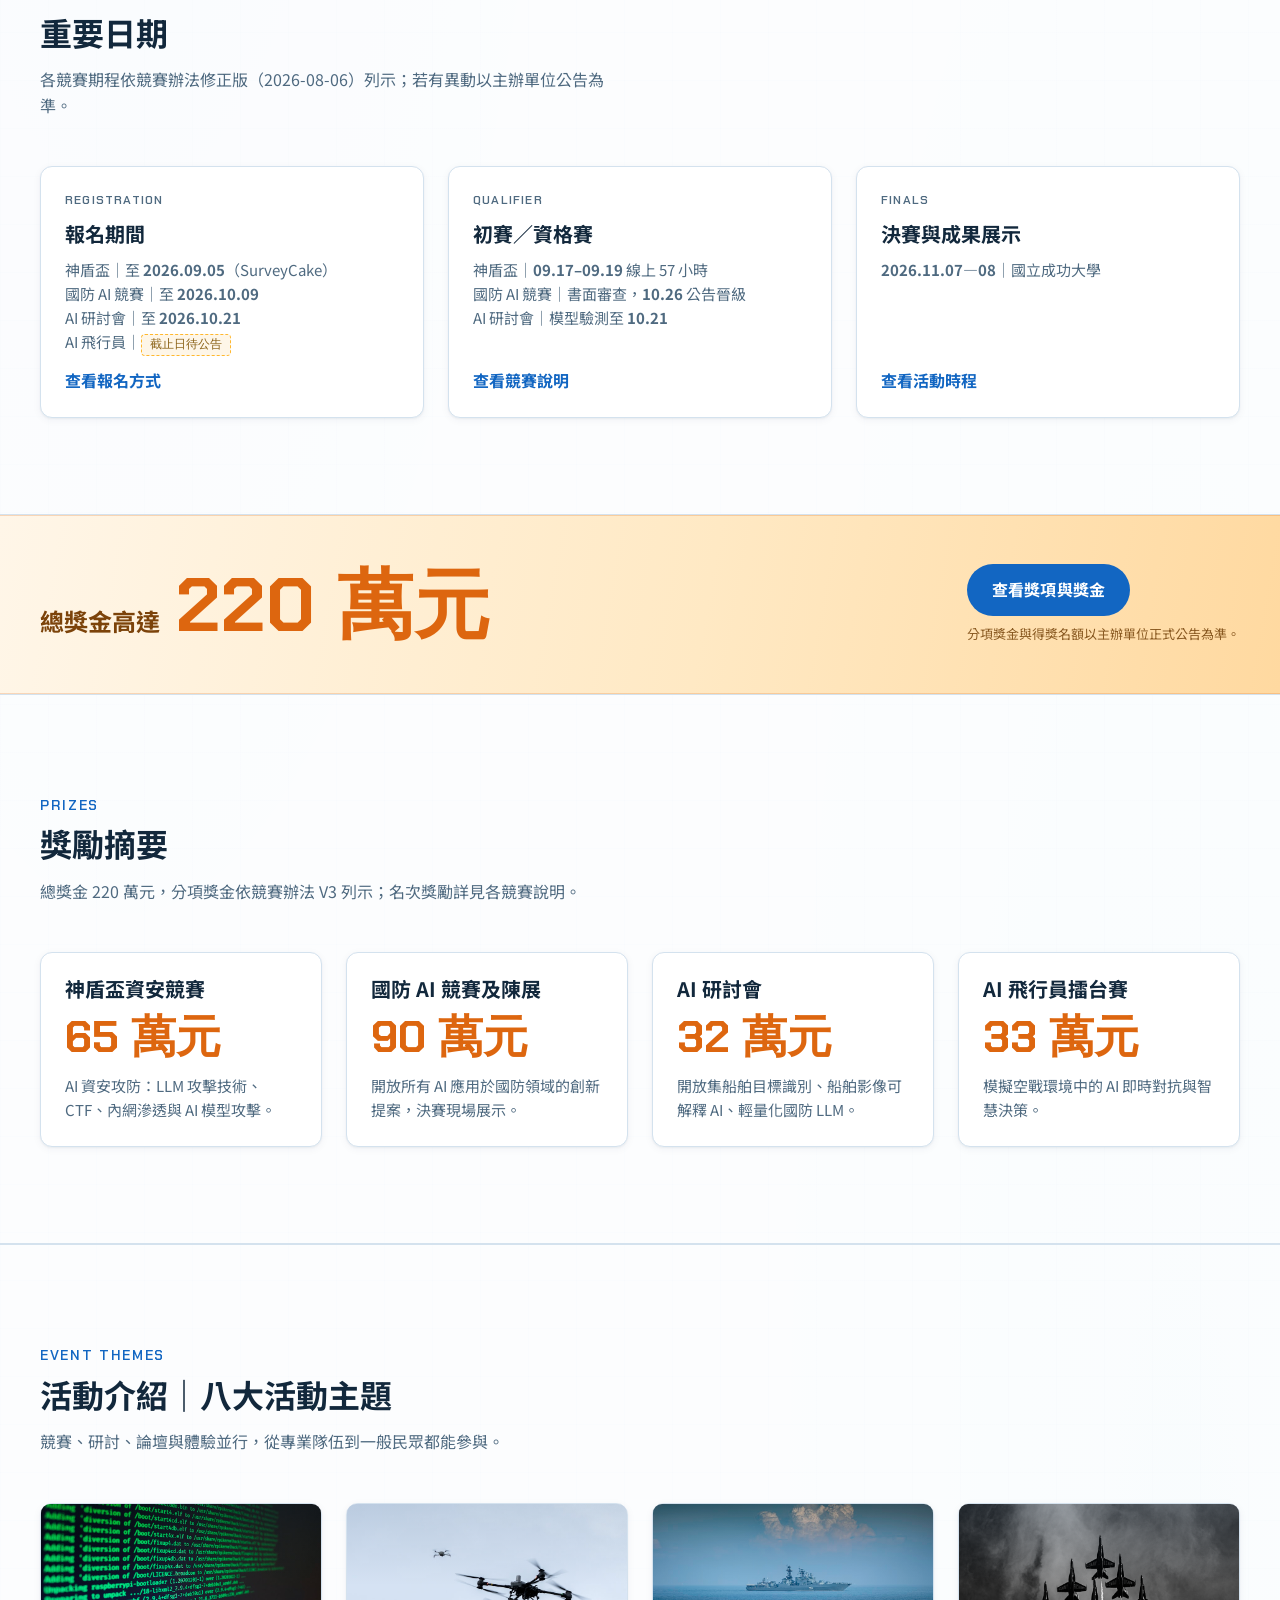
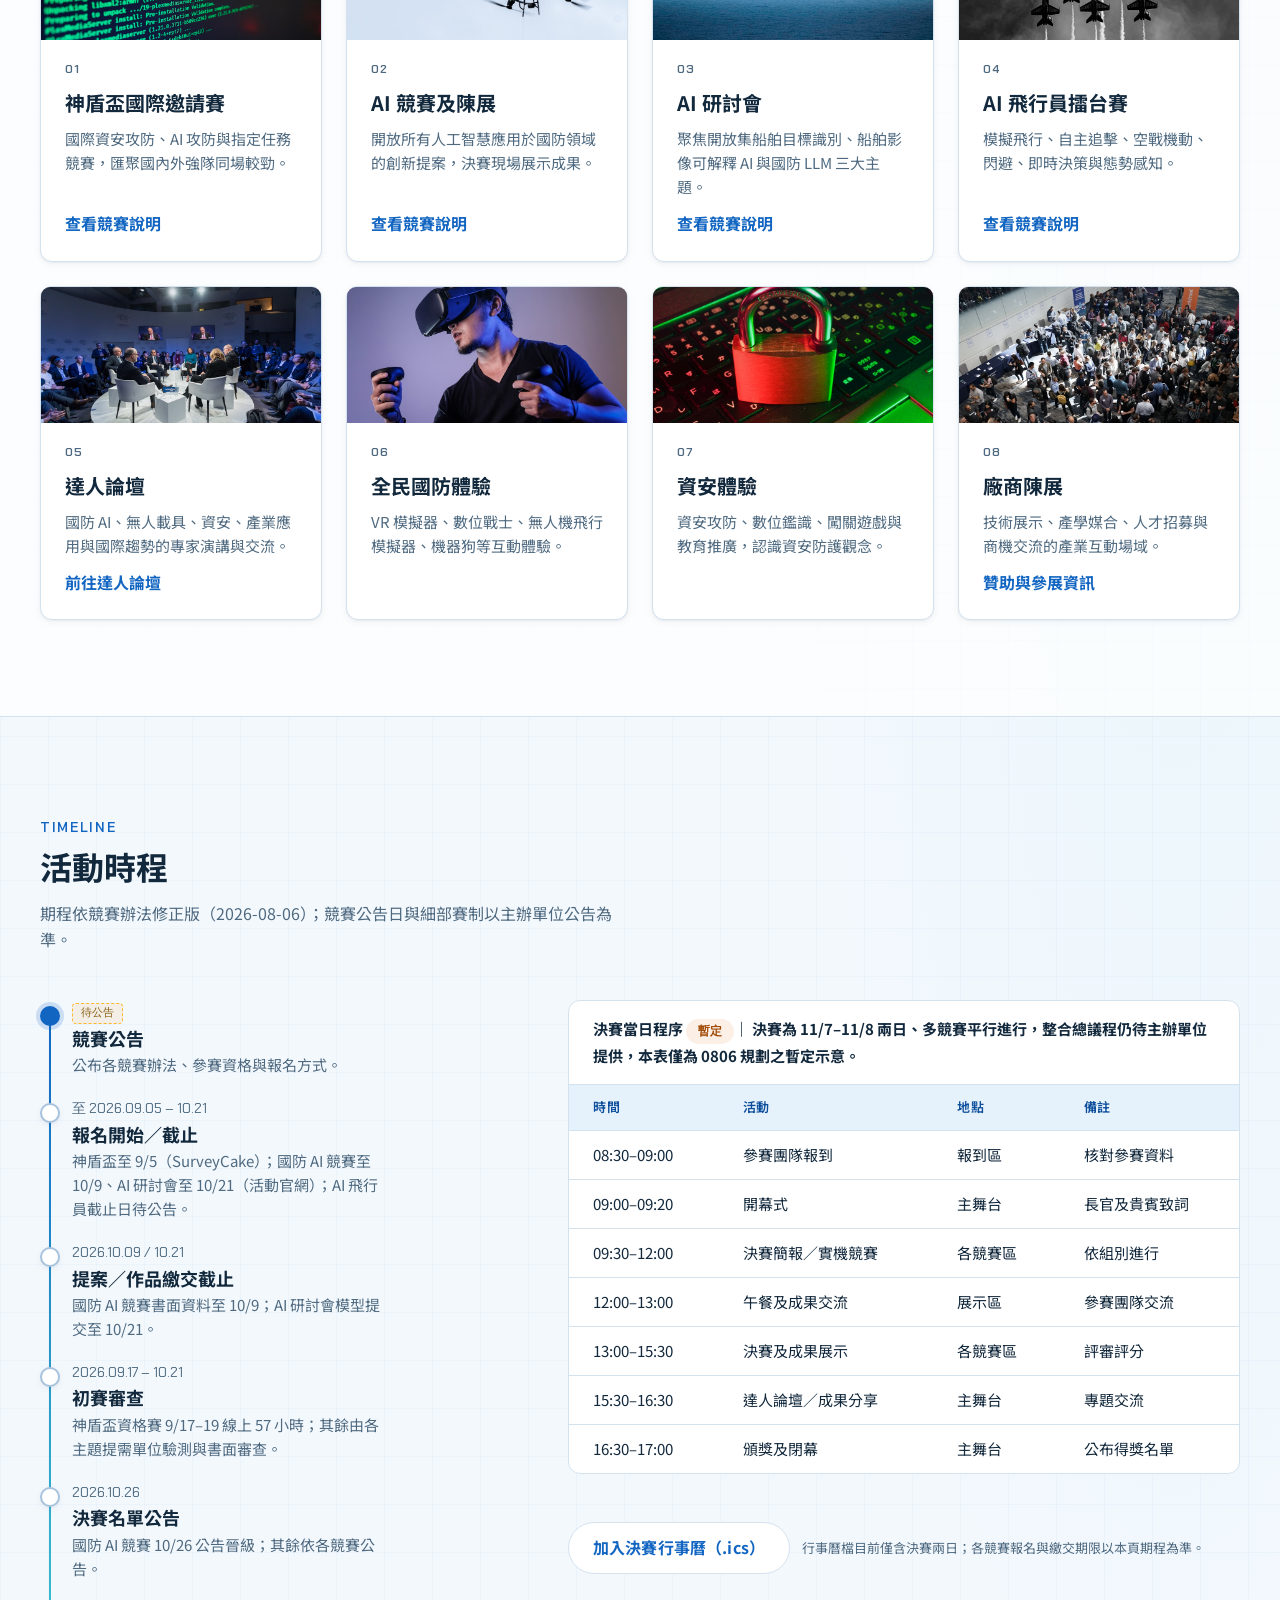
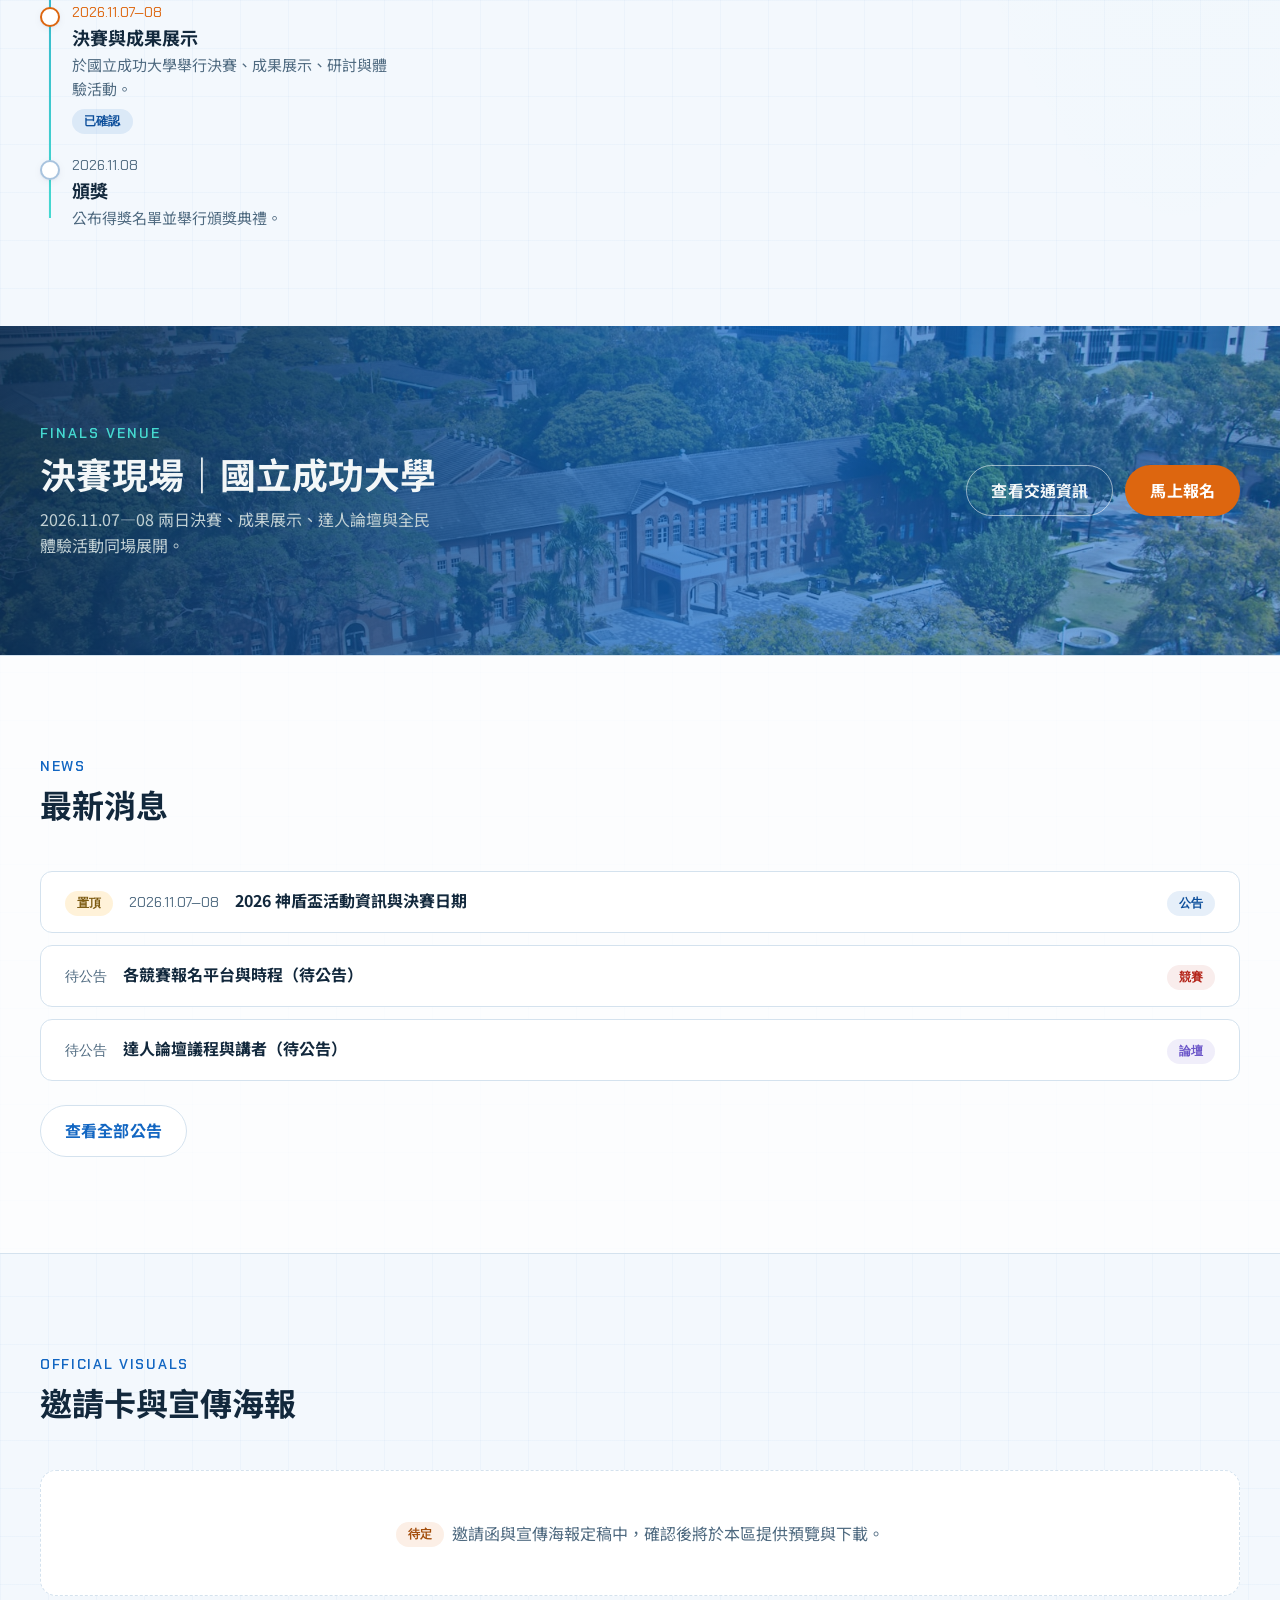
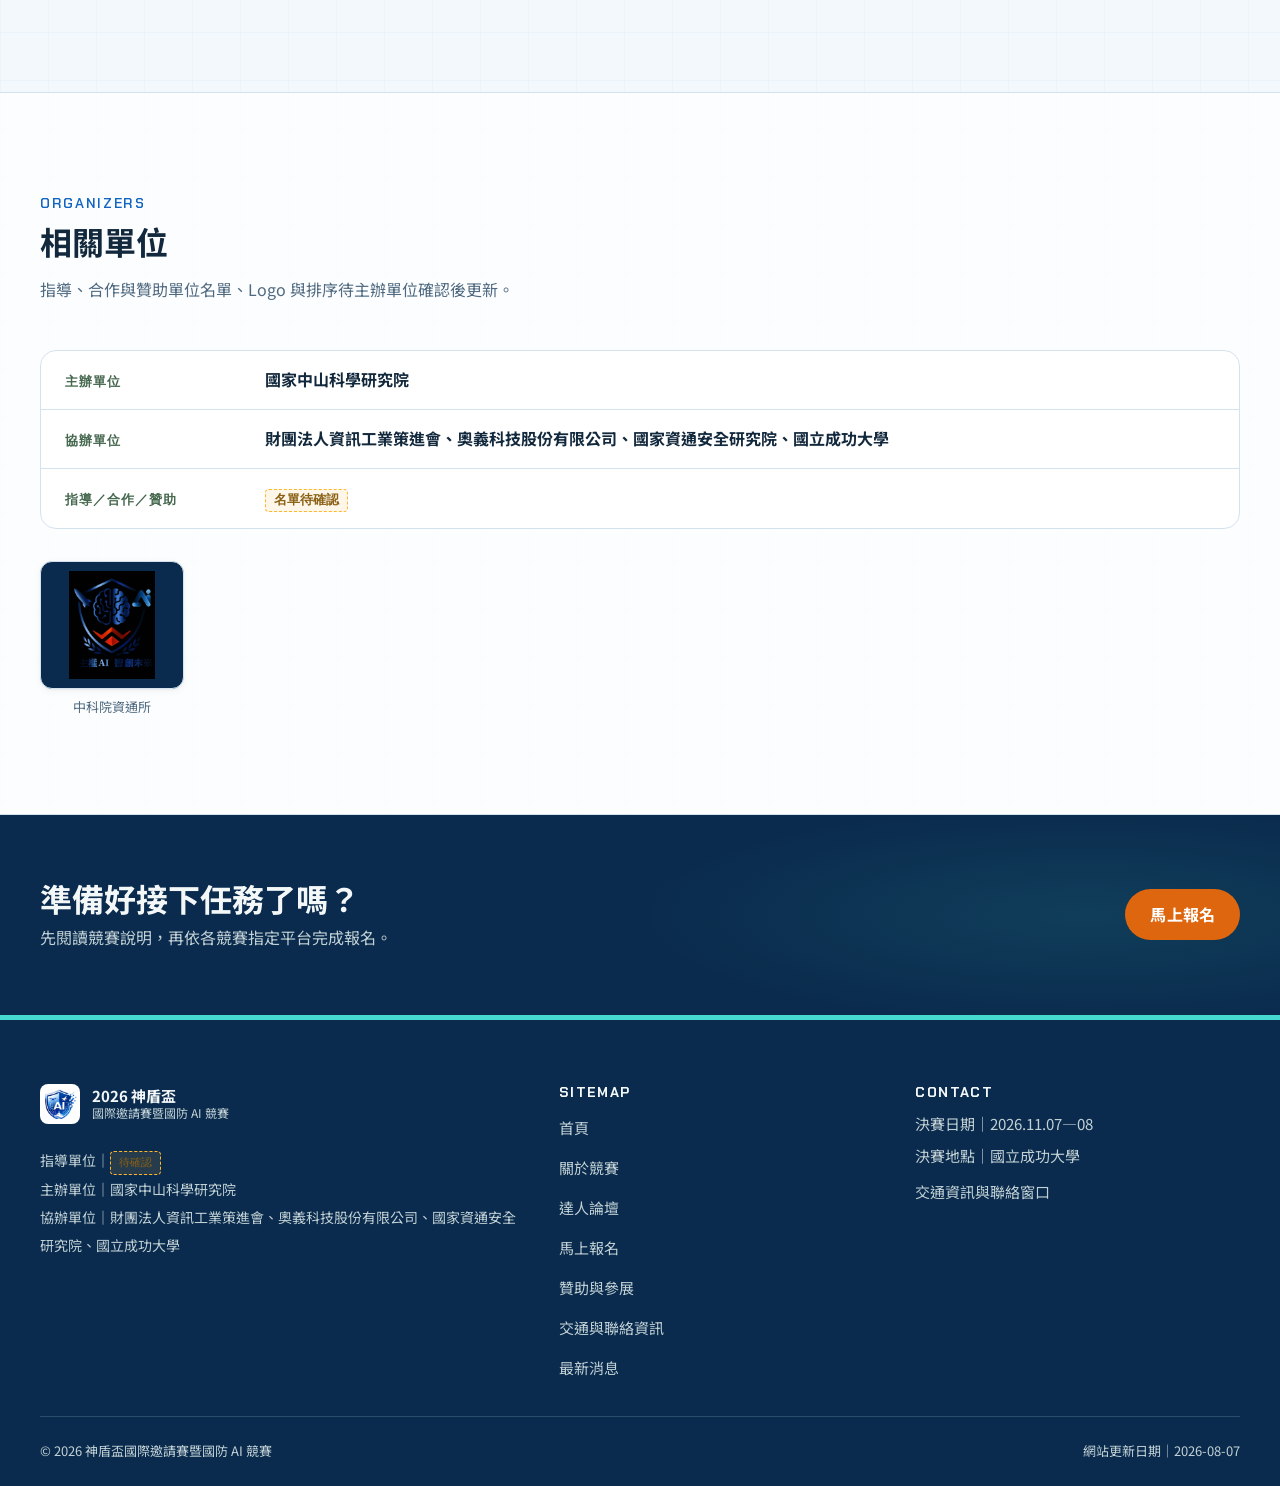
==== commit cede8fbe: "Correct prizes per organizer's saved V3: total 220萬 (65/33/32/90) The earlier V3 docx was an unsaved" ====
--- a/html/index.html
+++ b/html/index.html
@@ -178,7 +178,7 @@
       <div class="container prize-banner__inner">
         <p class="prize-banner__text">
           <span class="prize-banner__label">總獎金高達</span>
-          <span class="prize-banner__value" data-config="prizes.totalText">182 萬元</span>
+          <span class="prize-banner__value" data-config="prizes.totalText">220 萬元</span>
         </p>
         <div class="prize-banner__side">
           <a class="btn btn--primary-light" href="competition.html">查看獎項與獎金</a>
@@ -193,7 +193,7 @@
         <header class="section-header reveal">
           <p class="section-eyebrow">PRIZES</p>
           <h2 class="section-title" id="prize-title">獎勵摘要</h2>
-          <p class="section-lede">總獎金 182 萬元，分項獎金依競賽辦法 V3 列示；名次獎勵詳見各競賽說明。</p>
+          <p class="section-lede">總獎金 220 萬元，分項獎金依競賽辦法 V3 列示；名次獎勵詳見各競賽說明。</p>
         </header>
 
         <div class="card-grid card-grid--4">
@@ -204,7 +204,7 @@
           </article>
           <article class="card reveal">
             <h3 class="card__title" data-config="prizes.items.defenseAi.name">國防 AI 競賽及陳展</h3>
-            <p class="prize-card__value" data-config="prizes.items.defenseAi.totalText">65 萬元</p>
+            <p class="prize-card__value" data-config="prizes.items.defenseAi.totalText">90 萬元</p>
             <p class="card__body">開放所有 AI 應用於國防領域的創新提案，決賽現場展示。</p>
           </article>
           <article class="card reveal">
@@ -214,7 +214,7 @@
           </article>
           <article class="card reveal">
             <h3 class="card__title" data-config="prizes.items.aiPilot.name">AI 飛行員擂台賽</h3>
-            <p class="prize-card__value" data-config="prizes.items.aiPilot.totalText">20 萬元</p>
+            <p class="prize-card__value" data-config="prizes.items.aiPilot.totalText">33 萬元</p>
             <p class="card__body">模擬空戰環境中的 AI 即時對抗與智慧決策。</p>
           </article>
         </div>
